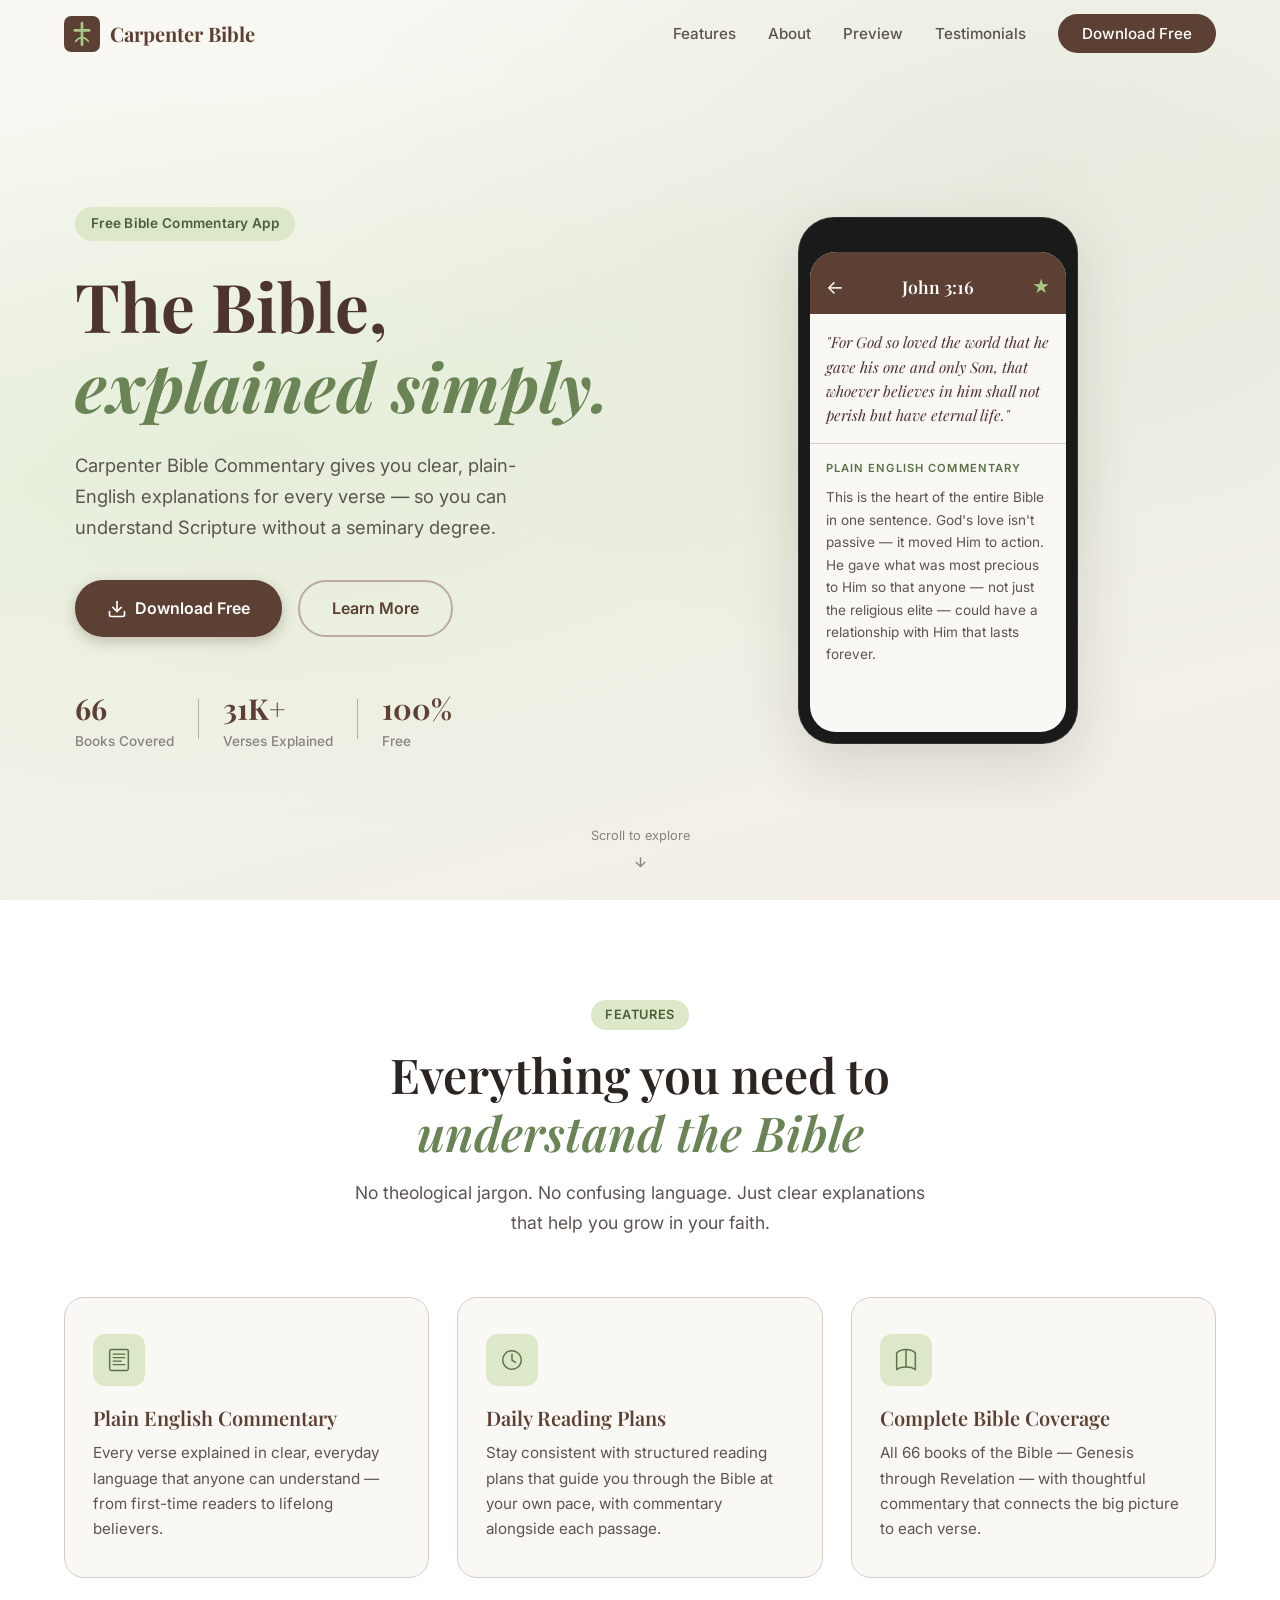
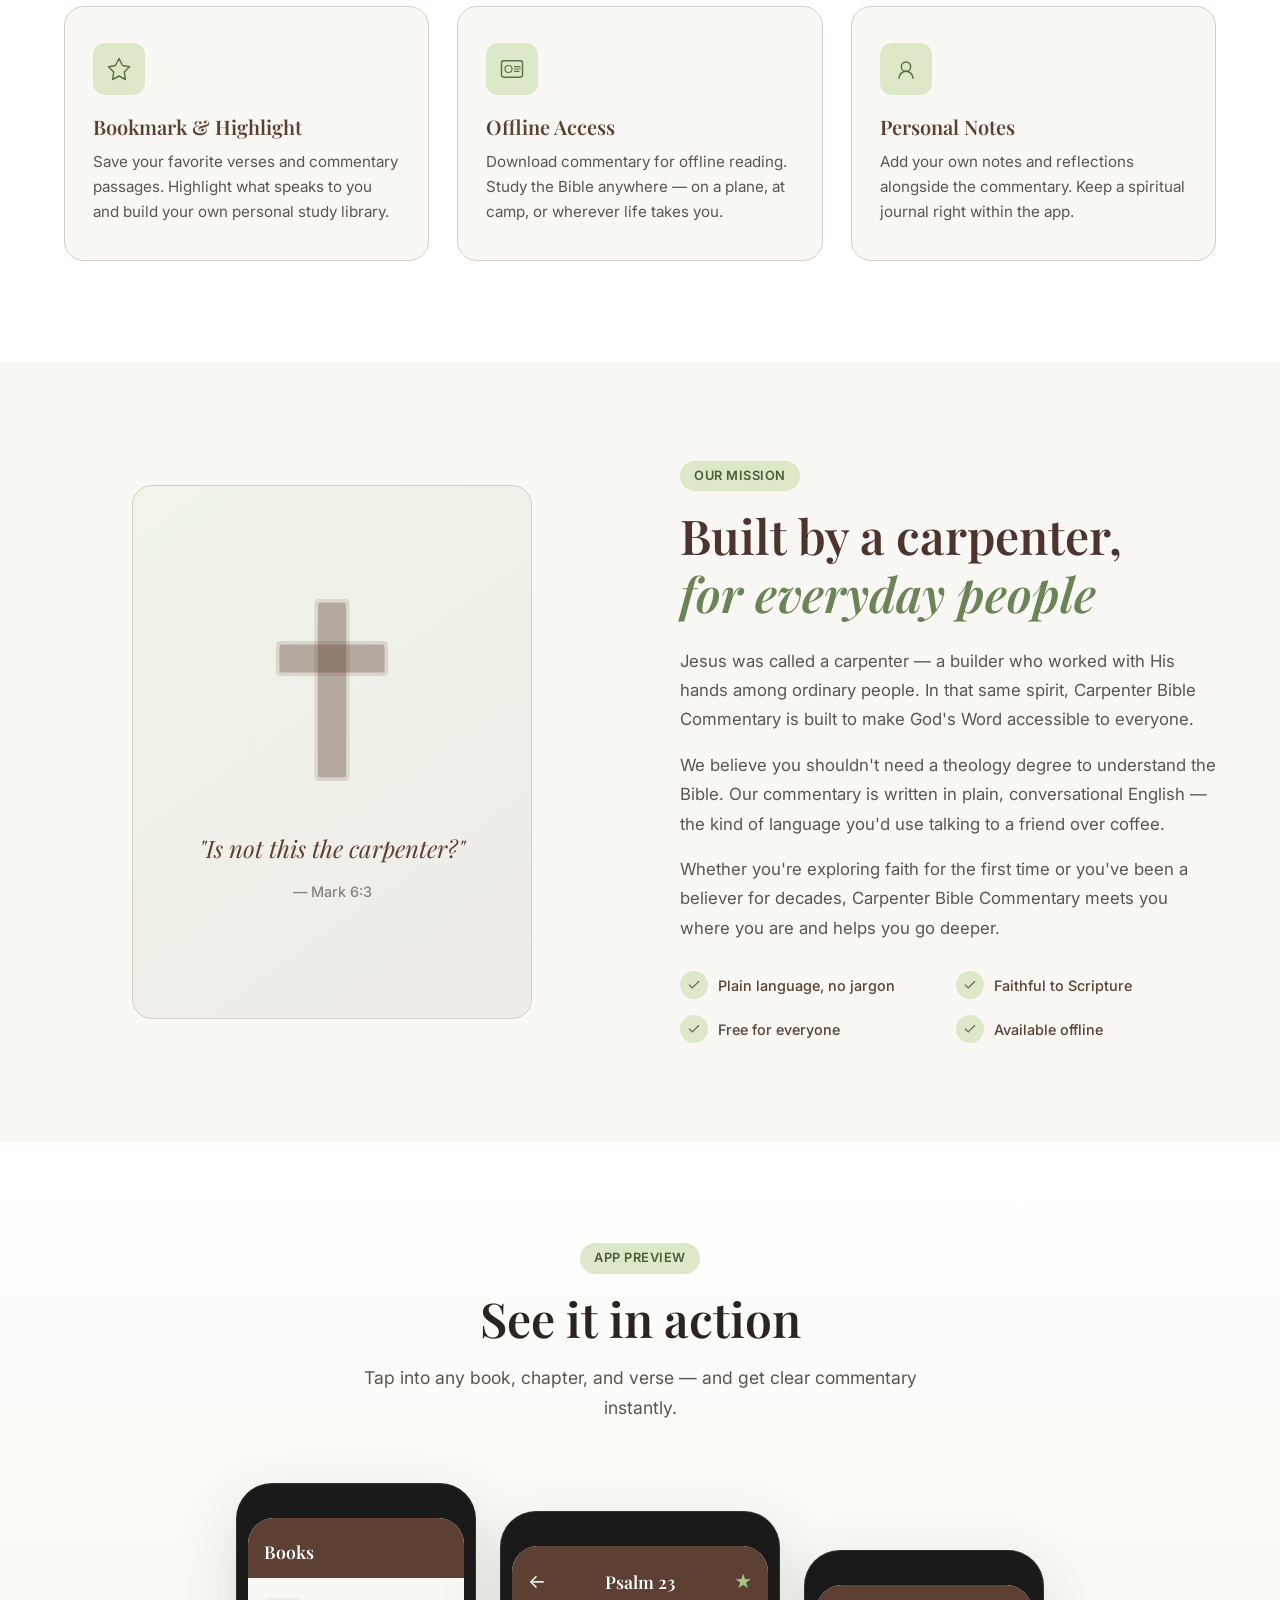
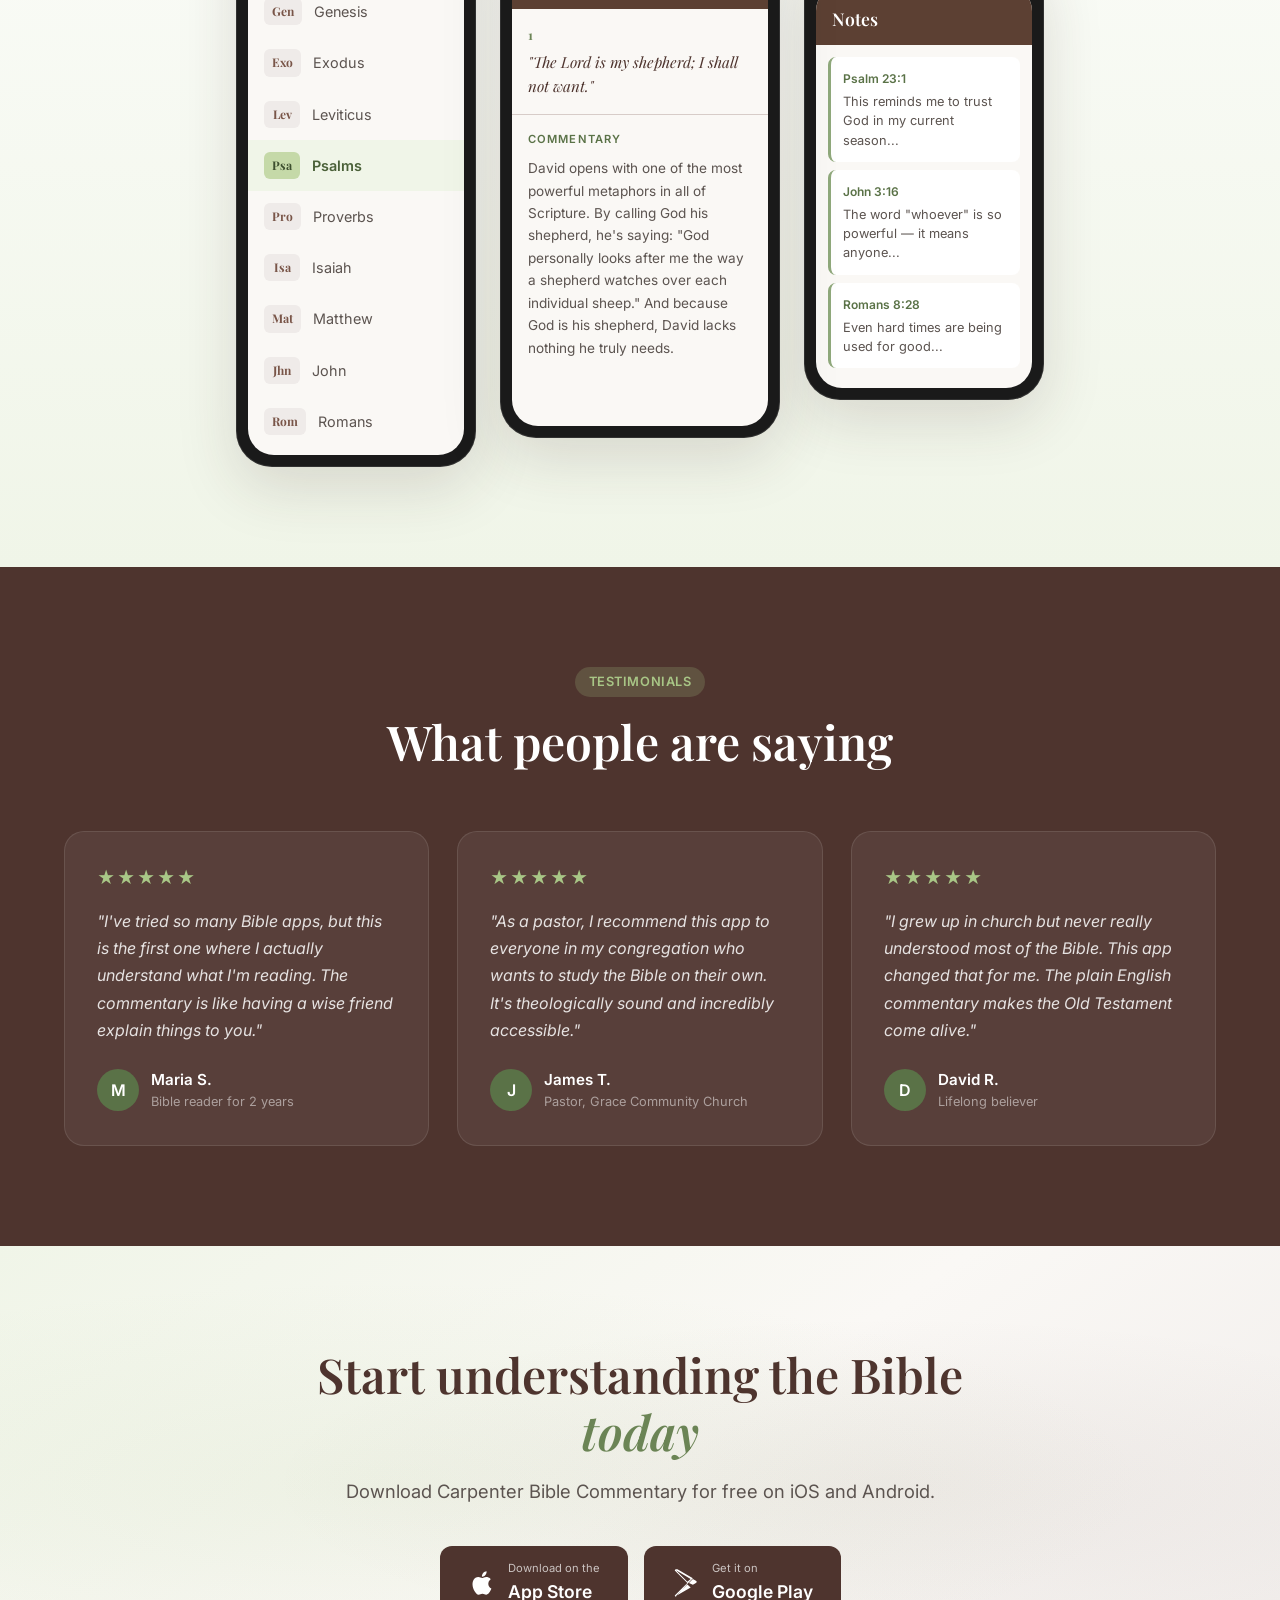
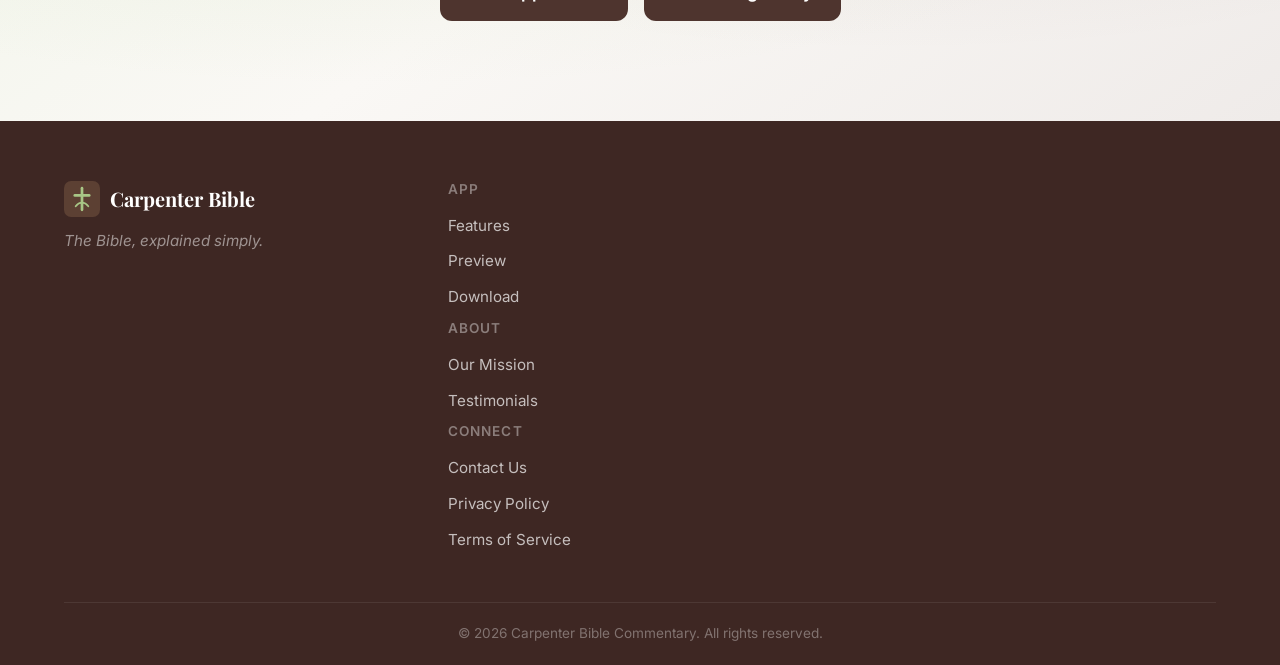
==== index.html @ ff3e16c1 "Add animated drifting clouds to the hero background Six SVG cloud shapes at varying sizes, speeds, a" ====
<!DOCTYPE html>
<html lang="en">
<head>
    <meta charset="UTF-8">
    <meta name="viewport" content="width=device-width, initial-scale=1.0">
    <title>Carpenter Bible Commentary — The Bible in Plain English</title>
    <meta name="description" content="Carpenter Bible Commentary makes the Bible accessible to everyone with verse-by-verse commentary written in plain, everyday English. Available on iOS and Android.">
    <link rel="preconnect" href="https://fonts.googleapis.com">
    <link rel="preconnect" href="https://fonts.gstatic.com" crossorigin>
    <link href="https://fonts.googleapis.com/css2?family=Playfair+Display:ital,wght@0,400;0,600;0,700;1,400&family=Inter:wght@300;400;500;600&display=swap" rel="stylesheet">
    <link rel="stylesheet" href="styles.css">
    <link rel="icon" type="image/svg+xml" href="favicon.svg">
</head>
<body>

    <!-- Navigation -->
    <nav class="navbar" id="navbar">
        <div class="container nav-container">
            <a href="#" class="nav-logo">
                <svg class="logo-icon" viewBox="0 0 40 40" fill="none" xmlns="http://www.w3.org/2000/svg">
                    <rect width="40" height="40" rx="8" fill="#5C4033"/>
                    <path d="M20 8L20 32" stroke="#A8C686" stroke-width="3" stroke-linecap="round"/>
                    <path d="M12 16L28 16" stroke="#A8C686" stroke-width="3" stroke-linecap="round"/>
                    <path d="M13 28C13 28 16 24 20 24C24 24 27 28 27 28" stroke="#A8C686" stroke-width="2" stroke-linecap="round"/>
                </svg>
                <span>Carpenter Bible</span>
            </a>
            <button class="nav-toggle" id="navToggle" aria-label="Toggle navigation">
                <span></span>
                <span></span>
                <span></span>
            </button>
            <ul class="nav-links" id="navLinks">
                <li><a href="#features">Features</a></li>
                <li><a href="#about">About</a></li>
                <li><a href="#preview">Preview</a></li>
                <li><a href="#testimonials">Testimonials</a></li>
                <li><a href="#download" class="nav-cta">Download Free</a></li>
            </ul>
        </div>
    </nav>

    <!-- Hero Section -->
    <header class="hero">
        <div class="hero-bg-pattern"></div>
        <!-- Animated Clouds -->
        <div class="clouds-container" aria-hidden="true">
            <div class="cloud cloud-1">
                <svg viewBox="0 0 300 120" fill="none" xmlns="http://www.w3.org/2000/svg">
                    <ellipse cx="180" cy="75" rx="100" ry="40" fill="currentColor"/>
                    <ellipse cx="120" cy="60" rx="80" ry="50" fill="currentColor"/>
                    <ellipse cx="200" cy="55" rx="70" ry="45" fill="currentColor"/>
                    <ellipse cx="80" cy="80" rx="60" ry="30" fill="currentColor"/>
                    <ellipse cx="150" cy="45" rx="55" ry="35" fill="currentColor"/>
                    <ellipse cx="240" cy="70" rx="50" ry="30" fill="currentColor"/>
                </svg>
            </div>
            <div class="cloud cloud-2">
                <svg viewBox="0 0 250 100" fill="none" xmlns="http://www.w3.org/2000/svg">
                    <ellipse cx="140" cy="60" rx="90" ry="35" fill="currentColor"/>
                    <ellipse cx="90" cy="50" rx="65" ry="40" fill="currentColor"/>
                    <ellipse cx="180" cy="48" rx="55" ry="38" fill="currentColor"/>
                    <ellipse cx="60" cy="65" rx="50" ry="25" fill="currentColor"/>
                    <ellipse cx="130" cy="38" rx="45" ry="30" fill="currentColor"/>
                </svg>
            </div>
            <div class="cloud cloud-3">
                <svg viewBox="0 0 350 130" fill="none" xmlns="http://www.w3.org/2000/svg">
                    <ellipse cx="200" cy="80" rx="120" ry="45" fill="currentColor"/>
                    <ellipse cx="140" cy="65" rx="90" ry="55" fill="currentColor"/>
                    <ellipse cx="250" cy="60" rx="80" ry="50" fill="currentColor"/>
                    <ellipse cx="90" cy="85" rx="70" ry="35" fill="currentColor"/>
                    <ellipse cx="180" cy="50" rx="60" ry="40" fill="currentColor"/>
                    <ellipse cx="290" cy="75" rx="55" ry="35" fill="currentColor"/>
                </svg>
            </div>
            <div class="cloud cloud-4">
                <svg viewBox="0 0 220 90" fill="none" xmlns="http://www.w3.org/2000/svg">
                    <ellipse cx="120" cy="55" rx="80" ry="30" fill="currentColor"/>
                    <ellipse cx="80" cy="45" rx="55" ry="35" fill="currentColor"/>
                    <ellipse cx="155" cy="42" rx="50" ry="32" fill="currentColor"/>
                    <ellipse cx="50" cy="58" rx="40" ry="22" fill="currentColor"/>
                </svg>
            </div>
            <div class="cloud cloud-5">
                <svg viewBox="0 0 280 110" fill="none" xmlns="http://www.w3.org/2000/svg">
                    <ellipse cx="160" cy="68" rx="95" ry="38" fill="currentColor"/>
                    <ellipse cx="100" cy="55" rx="75" ry="45" fill="currentColor"/>
                    <ellipse cx="210" cy="52" rx="60" ry="40" fill="currentColor"/>
                    <ellipse cx="70" cy="72" rx="55" ry="28" fill="currentColor"/>
                    <ellipse cx="150" cy="42" rx="50" ry="32" fill="currentColor"/>
                </svg>
            </div>
            <div class="cloud cloud-6">
                <svg viewBox="0 0 200 80" fill="none" xmlns="http://www.w3.org/2000/svg">
                    <ellipse cx="110" cy="48" rx="70" ry="28" fill="currentColor"/>
                    <ellipse cx="70" cy="40" rx="50" ry="32" fill="currentColor"/>
                    <ellipse cx="145" cy="38" rx="45" ry="30" fill="currentColor"/>
                    <ellipse cx="45" cy="52" rx="38" ry="20" fill="currentColor"/>
                </svg>
            </div>
        </div>
        <div class="container hero-container">
            <div class="hero-content">
                <div class="hero-badge">Free Bible Commentary App</div>
                <h1>The Bible,<br><em>explained simply.</em></h1>
                <p class="hero-subtitle">Carpenter Bible Commentary gives you clear, plain-English explanations for every verse — so you can understand Scripture without a seminary degree.</p>
                <div class="hero-actions">
                    <a href="#download" class="btn btn-primary">
                        <svg width="20" height="20" viewBox="0 0 24 24" fill="none" stroke="currentColor" stroke-width="2" stroke-linecap="round" stroke-linejoin="round"><path d="M21 15v4a2 2 0 0 1-2 2H5a2 2 0 0 1-2-2v-4"/><polyline points="7 10 12 15 17 10"/><line x1="12" y1="15" x2="12" y2="3"/></svg>
                        Download Free
                    </a>
                    <a href="#features" class="btn btn-secondary">Learn More</a>
                </div>
                <div class="hero-stats">
                    <div class="stat">
                        <span class="stat-number">66</span>
                        <span class="stat-label">Books Covered</span>
                    </div>
                    <div class="stat-divider"></div>
                    <div class="stat">
                        <span class="stat-number">31K+</span>
                        <span class="stat-label">Verses Explained</span>
                    </div>
                    <div class="stat-divider"></div>
                    <div class="stat">
                        <span class="stat-number">100%</span>
                        <span class="stat-label">Free</span>
                    </div>
                </div>
            </div>
            <div class="hero-visual">
                <div class="phone-mockup">
                    <div class="phone-frame">
                        <div class="phone-notch"></div>
                        <div class="phone-screen">
                            <div class="screen-header">
                                <span class="screen-back">&larr;</span>
                                <span class="screen-title">John 3:16</span>
                                <span class="screen-icon">&#9733;</span>
                            </div>
                            <div class="screen-verse">
                                <p class="verse-text">"For God so loved the world that he gave his one and only Son, that whoever believes in him shall not perish but have eternal life."</p>
                            </div>
                            <div class="screen-commentary">
                                <div class="commentary-label">Plain English Commentary</div>
                                <p class="commentary-text">This is the heart of the entire Bible in one sentence. God's love isn't passive — it moved Him to action. He gave what was most precious to Him so that anyone — not just the religious elite — could have a relationship with Him that lasts forever.</p>
                            </div>
                        </div>
                    </div>
                </div>
                <div class="hero-glow"></div>
            </div>
        </div>
        <div class="hero-scroll-indicator">
            <span>Scroll to explore</span>
            <svg width="16" height="16" viewBox="0 0 24 24" fill="none" stroke="currentColor" stroke-width="2"><path d="M12 5v14M5 12l7 7 7-7"/></svg>
        </div>
    </header>

    <!-- Features Section -->
    <section class="features" id="features">
        <div class="container">
            <div class="section-header">
                <span class="section-tag">Features</span>
                <h2>Everything you need to<br><em>understand the Bible</em></h2>
                <p>No theological jargon. No confusing language. Just clear explanations that help you grow in your faith.</p>
            </div>
            <div class="features-grid">
                <div class="feature-card">
                    <div class="feature-icon">
                        <svg viewBox="0 0 48 48" fill="none" xmlns="http://www.w3.org/2000/svg">
                            <rect x="8" y="6" width="32" height="36" rx="3" stroke="currentColor" stroke-width="2.5"/>
                            <line x1="14" y1="14" x2="34" y2="14" stroke="currentColor" stroke-width="2" stroke-linecap="round"/>
                            <line x1="14" y1="20" x2="34" y2="20" stroke="currentColor" stroke-width="2" stroke-linecap="round"/>
                            <line x1="14" y1="26" x2="28" y2="26" stroke="currentColor" stroke-width="2" stroke-linecap="round"/>
                            <line x1="14" y1="32" x2="34" y2="32" stroke="currentColor" stroke-width="2" stroke-linecap="round"/>
                        </svg>
                    </div>
                    <h3>Plain English Commentary</h3>
                    <p>Every verse explained in clear, everyday language that anyone can understand — from first-time readers to lifelong believers.</p>
                </div>
                <div class="feature-card">
                    <div class="feature-icon">
                        <svg viewBox="0 0 48 48" fill="none" xmlns="http://www.w3.org/2000/svg">
                            <circle cx="24" cy="24" r="16" stroke="currentColor" stroke-width="2.5"/>
                            <path d="M24 14V24L30 28" stroke="currentColor" stroke-width="2.5" stroke-linecap="round"/>
                        </svg>
                    </div>
                    <h3>Daily Reading Plans</h3>
                    <p>Stay consistent with structured reading plans that guide you through the Bible at your own pace, with commentary alongside each passage.</p>
                </div>
                <div class="feature-card">
                    <div class="feature-icon">
                        <svg viewBox="0 0 48 48" fill="none" xmlns="http://www.w3.org/2000/svg">
                            <path d="M8 12C8 12 14 6 24 6C34 6 40 12 40 12V40C40 40 34 36 24 36C14 36 8 40 8 40V12Z" stroke="currentColor" stroke-width="2.5"/>
                            <line x1="24" y1="6" x2="24" y2="36" stroke="currentColor" stroke-width="2.5"/>
                        </svg>
                    </div>
                    <h3>Complete Bible Coverage</h3>
                    <p>All 66 books of the Bible — Genesis through Revelation — with thoughtful commentary that connects the big picture to each verse.</p>
                </div>
                <div class="feature-card">
                    <div class="feature-icon">
                        <svg viewBox="0 0 48 48" fill="none" xmlns="http://www.w3.org/2000/svg">
                            <path d="M24 6L30 18L42 20L33 29L35 42L24 36L13 42L15 29L6 20L18 18L24 6Z" stroke="currentColor" stroke-width="2.5" stroke-linejoin="round"/>
                        </svg>
                    </div>
                    <h3>Bookmark & Highlight</h3>
                    <p>Save your favorite verses and commentary passages. Highlight what speaks to you and build your own personal study library.</p>
                </div>
                <div class="feature-card">
                    <div class="feature-icon">
                        <svg viewBox="0 0 48 48" fill="none" xmlns="http://www.w3.org/2000/svg">
                            <rect x="6" y="10" width="36" height="28" rx="4" stroke="currentColor" stroke-width="2.5"/>
                            <circle cx="18" cy="24" r="6" stroke="currentColor" stroke-width="2"/>
                            <path d="M28 20h10M28 24h10M28 28h8" stroke="currentColor" stroke-width="2" stroke-linecap="round"/>
                        </svg>
                    </div>
                    <h3>Offline Access</h3>
                    <p>Download commentary for offline reading. Study the Bible anywhere — on a plane, at camp, or wherever life takes you.</p>
                </div>
                <div class="feature-card">
                    <div class="feature-icon">
                        <svg viewBox="0 0 48 48" fill="none" xmlns="http://www.w3.org/2000/svg">
                            <circle cx="24" cy="20" r="8" stroke="currentColor" stroke-width="2.5"/>
                            <path d="M12 40C12 33.4 17.4 28 24 28C30.6 28 36 33.4 36 40" stroke="currentColor" stroke-width="2.5" stroke-linecap="round"/>
                        </svg>
                    </div>
                    <h3>Personal Notes</h3>
                    <p>Add your own notes and reflections alongside the commentary. Keep a spiritual journal right within the app.</p>
                </div>
            </div>
        </div>
    </section>

    <!-- About Section -->
    <section class="about" id="about">
        <div class="container about-container">
            <div class="about-visual">
                <div class="about-image-frame">
                    <div class="about-cross">
                        <svg viewBox="0 0 200 260" fill="none" xmlns="http://www.w3.org/2000/svg">
                            <rect x="75" y="0" width="50" height="260" rx="6" fill="#5C4033" opacity="0.15"/>
                            <rect x="20" y="60" width="160" height="50" rx="6" fill="#5C4033" opacity="0.15"/>
                            <rect x="80" y="5" width="40" height="250" rx="4" fill="#5C4033" opacity="0.3"/>
                            <rect x="25" y="65" width="150" height="40" rx="4" fill="#5C4033" opacity="0.3"/>
                        </svg>
                    </div>
                    <blockquote class="about-quote">
                        <p>"Is not this the carpenter?"</p>
                        <cite>— Mark 6:3</cite>
                    </blockquote>
                </div>
            </div>
            <div class="about-content">
                <span class="section-tag">Our Mission</span>
                <h2>Built by a carpenter,<br><em>for everyday people</em></h2>
                <p>Jesus was called a carpenter — a builder who worked with His hands among ordinary people. In that same spirit, Carpenter Bible Commentary is built to make God's Word accessible to everyone.</p>
                <p>We believe you shouldn't need a theology degree to understand the Bible. Our commentary is written in plain, conversational English — the kind of language you'd use talking to a friend over coffee.</p>
                <p>Whether you're exploring faith for the first time or you've been a believer for decades, Carpenter Bible Commentary meets you where you are and helps you go deeper.</p>
                <div class="about-values">
                    <div class="value">
                        <div class="value-icon">
                            <svg width="24" height="24" viewBox="0 0 24 24" fill="none" stroke="currentColor" stroke-width="2" stroke-linecap="round"><polyline points="20 6 9 17 4 12"/></svg>
                        </div>
                        <span>Plain language, no jargon</span>
                    </div>
                    <div class="value">
                        <div class="value-icon">
                            <svg width="24" height="24" viewBox="0 0 24 24" fill="none" stroke="currentColor" stroke-width="2" stroke-linecap="round"><polyline points="20 6 9 17 4 12"/></svg>
                        </div>
                        <span>Faithful to Scripture</span>
                    </div>
                    <div class="value">
                        <div class="value-icon">
                            <svg width="24" height="24" viewBox="0 0 24 24" fill="none" stroke="currentColor" stroke-width="2" stroke-linecap="round"><polyline points="20 6 9 17 4 12"/></svg>
                        </div>
                        <span>Free for everyone</span>
                    </div>
                    <div class="value">
                        <div class="value-icon">
                            <svg width="24" height="24" viewBox="0 0 24 24" fill="none" stroke="currentColor" stroke-width="2" stroke-linecap="round"><polyline points="20 6 9 17 4 12"/></svg>
                        </div>
                        <span>Available offline</span>
                    </div>
                </div>
            </div>
        </div>
    </section>

    <!-- App Preview Section -->
    <section class="preview" id="preview">
        <div class="container">
            <div class="section-header">
                <span class="section-tag">App Preview</span>
                <h2>See it in action</h2>
                <p>Tap into any book, chapter, and verse — and get clear commentary instantly.</p>
            </div>
            <div class="preview-phones">
                <div class="preview-phone preview-phone-left">
                    <div class="phone-frame phone-frame-small">
                        <div class="phone-notch"></div>
                        <div class="phone-screen">
                            <div class="screen-header">
                                <span class="screen-title">Books</span>
                            </div>
                            <div class="screen-list">
                                <div class="list-item"><span class="list-abbr">Gen</span> Genesis</div>
                                <div class="list-item"><span class="list-abbr">Exo</span> Exodus</div>
                                <div class="list-item"><span class="list-abbr">Lev</span> Leviticus</div>
                                <div class="list-item active"><span class="list-abbr">Psa</span> Psalms</div>
                                <div class="list-item"><span class="list-abbr">Pro</span> Proverbs</div>
                                <div class="list-item"><span class="list-abbr">Isa</span> Isaiah</div>
                                <div class="list-item"><span class="list-abbr">Mat</span> Matthew</div>
                                <div class="list-item"><span class="list-abbr">Jhn</span> John</div>
                                <div class="list-item"><span class="list-abbr">Rom</span> Romans</div>
                            </div>
                        </div>
                    </div>
                </div>
                <div class="preview-phone preview-phone-center">
                    <div class="phone-frame">
                        <div class="phone-notch"></div>
                        <div class="phone-screen">
                            <div class="screen-header">
                                <span class="screen-back">&larr;</span>
                                <span class="screen-title">Psalm 23</span>
                                <span class="screen-icon">&#9733;</span>
                            </div>
                            <div class="screen-verse">
                                <p class="verse-number">1</p>
                                <p class="verse-text">"The Lord is my shepherd; I shall not want."</p>
                            </div>
                            <div class="screen-commentary">
                                <div class="commentary-label">Commentary</div>
                                <p class="commentary-text">David opens with one of the most powerful metaphors in all of Scripture. By calling God his shepherd, he's saying: "God personally looks after me the way a shepherd watches over each individual sheep." And because God is his shepherd, David lacks nothing he truly needs.</p>
                            </div>
                        </div>
                    </div>
                </div>
                <div class="preview-phone preview-phone-right">
                    <div class="phone-frame phone-frame-small">
                        <div class="phone-notch"></div>
                        <div class="phone-screen">
                            <div class="screen-header">
                                <span class="screen-title">Notes</span>
                            </div>
                            <div class="screen-notes">
                                <div class="note-item">
                                    <span class="note-ref">Psalm 23:1</span>
                                    <p class="note-text">This reminds me to trust God in my current season...</p>
                                </div>
                                <div class="note-item">
                                    <span class="note-ref">John 3:16</span>
                                    <p class="note-text">The word "whoever" is so powerful — it means anyone...</p>
                                </div>
                                <div class="note-item">
                                    <span class="note-ref">Romans 8:28</span>
                                    <p class="note-text">Even hard times are being used for good...</p>
                                </div>
                            </div>
                        </div>
                    </div>
                </div>
            </div>
        </div>
    </section>

    <!-- Testimonials Section -->
    <section class="testimonials" id="testimonials">
        <div class="container">
            <div class="section-header">
                <span class="section-tag">Testimonials</span>
                <h2>What people are saying</h2>
            </div>
            <div class="testimonials-grid">
                <div class="testimonial-card">
                    <div class="testimonial-stars">&#9733;&#9733;&#9733;&#9733;&#9733;</div>
                    <p class="testimonial-text">"I've tried so many Bible apps, but this is the first one where I actually understand what I'm reading. The commentary is like having a wise friend explain things to you."</p>
                    <div class="testimonial-author">
                        <div class="author-avatar">M</div>
                        <div>
                            <div class="author-name">Maria S.</div>
                            <div class="author-detail">Bible reader for 2 years</div>
                        </div>
                    </div>
                </div>
                <div class="testimonial-card">
                    <div class="testimonial-stars">&#9733;&#9733;&#9733;&#9733;&#9733;</div>
                    <p class="testimonial-text">"As a pastor, I recommend this app to everyone in my congregation who wants to study the Bible on their own. It's theologically sound and incredibly accessible."</p>
                    <div class="testimonial-author">
                        <div class="author-avatar">J</div>
                        <div>
                            <div class="author-name">James T.</div>
                            <div class="author-detail">Pastor, Grace Community Church</div>
                        </div>
                    </div>
                </div>
                <div class="testimonial-card">
                    <div class="testimonial-stars">&#9733;&#9733;&#9733;&#9733;&#9733;</div>
                    <p class="testimonial-text">"I grew up in church but never really understood most of the Bible. This app changed that for me. The plain English commentary makes the Old Testament come alive."</p>
                    <div class="testimonial-author">
                        <div class="author-avatar">D</div>
                        <div>
                            <div class="author-name">David R.</div>
                            <div class="author-detail">Lifelong believer</div>
                        </div>
                    </div>
                </div>
            </div>
        </div>
    </section>

    <!-- Download / CTA Section -->
    <section class="download" id="download">
        <div class="download-bg-pattern"></div>
        <div class="container download-container">
            <h2>Start understanding the Bible<br><em>today</em></h2>
            <p>Download Carpenter Bible Commentary for free on iOS and Android.</p>
            <div class="download-buttons">
                <a href="#" class="store-badge" aria-label="Download on the App Store">
                    <svg width="28" height="28" viewBox="0 0 24 24" fill="currentColor">
                        <path d="M18.71 19.5c-.83 1.24-1.71 2.45-3.05 2.47-1.34.03-1.77-.79-3.29-.79-1.53 0-2 .77-3.27.82-1.31.05-2.3-1.32-3.14-2.53C4.25 17 2.94 12.45 4.7 9.39c.87-1.52 2.43-2.48 4.12-2.51 1.28-.02 2.5.87 3.29.87.78 0 2.26-1.07 3.8-.91.65.03 2.47.26 3.64 1.98-.09.06-2.17 1.28-2.15 3.81.03 3.02 2.65 4.03 2.68 4.04-.03.07-.42 1.44-1.38 2.83M13 3.5c.73-.83 1.94-1.46 2.94-1.5.13 1.17-.34 2.35-1.04 3.19-.69.85-1.83 1.51-2.95 1.42-.15-1.15.41-2.35 1.05-3.11z"/>
                    </svg>
                    <div>
                        <span class="store-badge-sub">Download on the</span>
                        <span class="store-badge-main">App Store</span>
                    </div>
                </a>
                <a href="#" class="store-badge" aria-label="Get it on Google Play">
                    <svg width="28" height="28" viewBox="0 0 24 24" fill="currentColor">
                        <path d="M3.18 23.73c-.37-.2-.68-.57-.82-1.04L13.2 12 2.36 1.31C2.52.87 2.82.5 3.18.3l.04-.02c.42-.23.96-.23 1.44.02l13.24 7.65-3.4 3.4L3.22 23.73h-.04zM14.5 12l3.4-3.4 2.57 1.49c.97.56.97 1.29 0 1.85l-2.57 1.49L14.5 12zm-1.3 1.35l-9.84 9.84 12.65-7.31-2.81-2.53zM3.36 1.16l9.84 9.84 2.81-2.53L3.36 1.16z"/>
                    </svg>
                    <div>
                        <span class="store-badge-sub">Get it on</span>
                        <span class="store-badge-main">Google Play</span>
                    </div>
                </a>
            </div>
        </div>
    </section>

    <!-- Footer -->
    <footer class="footer">
        <div class="container footer-container">
            <div class="footer-brand">
                <a href="#" class="nav-logo">
                    <svg class="logo-icon" viewBox="0 0 40 40" fill="none" xmlns="http://www.w3.org/2000/svg">
                        <rect width="40" height="40" rx="8" fill="#5C4033"/>
                        <path d="M20 8L20 32" stroke="#A8C686" stroke-width="3" stroke-linecap="round"/>
                        <path d="M12 16L28 16" stroke="#A8C686" stroke-width="3" stroke-linecap="round"/>
                        <path d="M13 28C13 28 16 24 20 24C24 24 27 28 27 28" stroke="#A8C686" stroke-width="2" stroke-linecap="round"/>
                    </svg>
                    <span>Carpenter Bible</span>
                </a>
                <p class="footer-tagline">The Bible, explained simply.</p>
            </div>
            <div class="footer-links">
                <div class="footer-col">
                    <h4>App</h4>
                    <ul>
                        <li><a href="#features">Features</a></li>
                        <li><a href="#preview">Preview</a></li>
                        <li><a href="#download">Download</a></li>
                    </ul>
                </div>
                <div class="footer-col">
                    <h4>About</h4>
                    <ul>
                        <li><a href="#about">Our Mission</a></li>
                        <li><a href="#testimonials">Testimonials</a></li>
                    </ul>
                </div>
                <div class="footer-col">
                    <h4>Connect</h4>
                    <ul>
                        <li><a href="#">Contact Us</a></li>
                        <li><a href="#">Privacy Policy</a></li>
                        <li><a href="#">Terms of Service</a></li>
                    </ul>
                </div>
            </div>
        </div>
        <div class="container">
            <div class="footer-bottom">
                <p>&copy; 2026 Carpenter Bible Commentary. All rights reserved.</p>
            </div>
        </div>
    </footer>

    <script src="script.js"></script>
</body>
</html>
---- styles.css ----
/* ============================================
   Carpenter Bible Commentary — Website Styles
   Color Palette: Brown & Sage Green
   ============================================ */

/* --- CSS Custom Properties --- */
:root {
    /* Browns */
    --brown-900: #3E2723;
    --brown-800: #4E342E;
    --brown-700: #5C4033;
    --brown-600: #6D4C41;
    --brown-500: #795548;
    --brown-400: #8D6E63;
    --brown-300: #A1887F;
    --brown-200: #BCAAA4;
    --brown-100: #D7CCC8;
    --brown-50:  #EFEBE9;

    /* Sage Greens */
    --sage-900: #3D4F2F;
    --sage-800: #4A6038;
    --sage-700: #5A7247;
    --sage-600: #6B8455;
    --sage-500: #7D9668;
    --sage-400: #8FA87B;
    --sage-300: #A8C686;
    --sage-200: #C5D9A8;
    --sage-100: #DCE8C8;
    --sage-50:  #F0F5E8;

    /* Neutrals */
    --cream:    #FAF8F5;
    --cream-dark: #F2EDE7;
    --text:     #2C2420;
    --text-secondary: #5C5450;
    --text-light: #8A8280;

    /* Functional */
    --radius-sm: 8px;
    --radius-md: 12px;
    --radius-lg: 20px;
    --radius-xl: 28px;
    --shadow-sm: 0 1px 3px rgba(62, 39, 35, 0.08);
    --shadow-md: 0 4px 12px rgba(62, 39, 35, 0.1);
    --shadow-lg: 0 8px 30px rgba(62, 39, 35, 0.12);
    --shadow-xl: 0 20px 60px rgba(62, 39, 35, 0.15);
    --transition: 0.3s cubic-bezier(0.4, 0, 0.2, 1);
}

/* --- Reset & Base --- */
*, *::before, *::after {
    margin: 0;
    padding: 0;
    box-sizing: border-box;
}

html {
    scroll-behavior: smooth;
    scroll-padding-top: 80px;
}

body {
    font-family: 'Inter', -apple-system, BlinkMacSystemFont, sans-serif;
    color: var(--text);
    background-color: var(--cream);
    line-height: 1.6;
    -webkit-font-smoothing: antialiased;
    overflow-x: hidden;
}

h1, h2, h3, h4 {
    font-family: 'Playfair Display', Georgia, serif;
    line-height: 1.2;
}

h1 { font-size: clamp(2.5rem, 6vw, 4.2rem); font-weight: 700; }
h2 { font-size: clamp(2rem, 4vw, 3rem); font-weight: 600; }
h3 { font-size: 1.25rem; font-weight: 600; }

em {
    font-style: italic;
    color: var(--sage-600);
}

a {
    text-decoration: none;
    color: inherit;
}

img {
    max-width: 100%;
    display: block;
}

.container {
    max-width: 1200px;
    margin: 0 auto;
    padding: 0 24px;
}


/* --- Navigation --- */
.navbar {
    position: fixed;
    top: 0;
    left: 0;
    right: 0;
    z-index: 1000;
    padding: 16px 0;
    transition: var(--transition);
    background: transparent;
}

.navbar.scrolled {
    background: rgba(250, 248, 245, 0.92);
    backdrop-filter: blur(20px);
    -webkit-backdrop-filter: blur(20px);
    box-shadow: var(--shadow-sm);
    padding: 12px 0;
}

.nav-container {
    display: flex;
    align-items: center;
    justify-content: space-between;
}

.nav-logo {
    display: flex;
    align-items: center;
    gap: 10px;
    font-family: 'Playfair Display', serif;
    font-size: 1.25rem;
    font-weight: 700;
    color: var(--brown-700);
}

.logo-icon {
    width: 36px;
    height: 36px;
}

.nav-links {
    display: flex;
    align-items: center;
    gap: 32px;
    list-style: none;
}

.nav-links a {
    font-size: 0.95rem;
    font-weight: 500;
    color: var(--text-secondary);
    transition: color var(--transition);
    position: relative;
}

.nav-links a:hover {
    color: var(--brown-700);
}

.nav-links a::after {
    content: '';
    position: absolute;
    bottom: -4px;
    left: 0;
    width: 0;
    height: 2px;
    background: var(--sage-500);
    transition: width var(--transition);
    border-radius: 1px;
}

.nav-links a:hover::after {
    width: 100%;
}

.nav-cta {
    background: var(--brown-700) !important;
    color: white !important;
    padding: 10px 24px;
    border-radius: var(--radius-xl);
    font-weight: 500 !important;
    transition: background var(--transition), transform var(--transition) !important;
}

.nav-cta::after {
    display: none !important;
}

.nav-cta:hover {
    background: var(--brown-800) !important;
    transform: translateY(-1px);
}

.nav-toggle {
    display: none;
    flex-direction: column;
    gap: 5px;
    background: none;
    border: none;
    cursor: pointer;
    padding: 4px;
}

.nav-toggle span {
    width: 24px;
    height: 2px;
    background: var(--brown-700);
    border-radius: 2px;
    transition: var(--transition);
}


/* --- Buttons --- */
.btn {
    display: inline-flex;
    align-items: center;
    gap: 8px;
    padding: 14px 32px;
    border-radius: var(--radius-xl);
    font-size: 1rem;
    font-weight: 600;
    transition: all var(--transition);
    cursor: pointer;
    border: none;
}

.btn-primary {
    background: var(--brown-700);
    color: white;
    box-shadow: 0 4px 14px rgba(92, 64, 51, 0.3);
}

.btn-primary:hover {
    background: var(--brown-800);
    transform: translateY(-2px);
    box-shadow: 0 6px 20px rgba(92, 64, 51, 0.4);
}

.btn-secondary {
    background: transparent;
    color: var(--brown-700);
    border: 2px solid var(--brown-200);
}

.btn-secondary:hover {
    border-color: var(--brown-700);
    background: var(--brown-50);
    transform: translateY(-2px);
}


/* --- Hero Section --- */
.hero {
    position: relative;
    min-height: 100vh;
    display: flex;
    flex-direction: column;
    justify-content: center;
    padding: 120px 0 60px;
    overflow: hidden;
    background: linear-gradient(165deg, var(--cream) 0%, var(--sage-50) 40%, var(--cream-dark) 100%);
}

.hero-bg-pattern {
    position: absolute;
    inset: 0;
    background-image:
        radial-gradient(ellipse at 20% 50%, rgba(168, 198, 134, 0.15) 0%, transparent 60%),
        radial-gradient(ellipse at 80% 20%, rgba(92, 64, 51, 0.06) 0%, transparent 50%);
    pointer-events: none;
}

/* Animated Clouds */
.clouds-container {
    position: absolute;
    inset: 0;
    overflow: hidden;
    pointer-events: none;
    z-index: 0;
}

.cloud {
    position: absolute;
    color: rgba(255, 255, 255, 0.45);
    will-change: transform;
    filter: blur(1px);
}

.cloud svg {
    width: 100%;
    height: 100%;
}

/* Cloud 1 — large, slow, top area */
.cloud-1 {
    width: 320px;
    top: 5%;
    left: -320px;
    color: rgba(255, 255, 255, 0.35);
    animation: drift-1 55s linear infinite;
}

/* Cloud 2 — medium, mid-speed, lower */
.cloud-2 {
    width: 240px;
    top: 25%;
    left: -240px;
    color: rgba(255, 255, 255, 0.3);
    animation: drift-2 40s linear infinite;
    animation-delay: -15s;
}

/* Cloud 3 — largest, slowest, background feel */
.cloud-3 {
    width: 400px;
    top: 12%;
    left: -400px;
    color: rgba(255, 255, 255, 0.2);
    filter: blur(2px);
    animation: drift-3 70s linear infinite;
    animation-delay: -30s;
}

/* Cloud 4 — small, quick, lower third */
.cloud-4 {
    width: 180px;
    top: 55%;
    left: -180px;
    color: rgba(255, 255, 255, 0.35);
    animation: drift-4 35s linear infinite;
    animation-delay: -8s;
}

/* Cloud 5 — medium-large, top third */
.cloud-5 {
    width: 280px;
    top: 38%;
    left: -280px;
    color: rgba(255, 255, 255, 0.25);
    filter: blur(1.5px);
    animation: drift-5 50s linear infinite;
    animation-delay: -22s;
}

/* Cloud 6 — small accent cloud, high */
.cloud-6 {
    width: 160px;
    top: 68%;
    left: -160px;
    color: rgba(255, 255, 255, 0.3);
    animation: drift-6 45s linear infinite;
    animation-delay: -5s;
}

/* Each cloud drifts from left to right across the full viewport */
@keyframes drift-1 {
    0%   { transform: translateX(0); }
    100% { transform: translateX(calc(100vw + 640px)); }
}

@keyframes drift-2 {
    0%   { transform: translateX(0) translateY(0); }
    50%  { transform: translateX(calc(50vw + 120px)) translateY(-15px); }
    100% { transform: translateX(calc(100vw + 480px)) translateY(0); }
}

@keyframes drift-3 {
    0%   { transform: translateX(0) translateY(0); }
    50%  { transform: translateX(calc(50vw + 200px)) translateY(10px); }
    100% { transform: translateX(calc(100vw + 800px)) translateY(0); }
}

@keyframes drift-4 {
    0%   { transform: translateX(0) translateY(0); }
    50%  { transform: translateX(calc(50vw + 90px)) translateY(-10px); }
    100% { transform: translateX(calc(100vw + 360px)) translateY(0); }
}

@keyframes drift-5 {
    0%   { transform: translateX(0) translateY(0); }
    50%  { transform: translateX(calc(50vw + 140px)) translateY(12px); }
    100% { transform: translateX(calc(100vw + 560px)) translateY(0); }
}

@keyframes drift-6 {
    0%   { transform: translateX(0) translateY(0); }
    50%  { transform: translateX(calc(50vw + 80px)) translateY(-8px); }
    100% { transform: translateX(calc(100vw + 320px)) translateY(0); }
}

/* Reduce motion for accessibility */
@media (prefers-reduced-motion: reduce) {
    .cloud {
        animation: none !important;
        opacity: 0.15;
    }
    .cloud-1 { left: 10%; }
    .cloud-2 { left: 50%; }
    .cloud-3 { left: 25%; }
    .cloud-4 { left: 65%; }
    .cloud-5 { left: 40%; }
    .cloud-6 { left: 75%; }
}

.hero-container {
    display: grid;
    grid-template-columns: 1fr 1fr;
    gap: 60px;
    align-items: center;
    position: relative;
    z-index: 2;
}

.hero-badge {
    display: inline-block;
    background: var(--sage-100);
    color: var(--sage-800);
    padding: 6px 16px;
    border-radius: var(--radius-xl);
    font-size: 0.85rem;
    font-weight: 600;
    margin-bottom: 24px;
    letter-spacing: 0.02em;
}

.hero-content h1 {
    margin-bottom: 24px;
    color: var(--brown-800);
}

.hero-subtitle {
    font-size: 1.15rem;
    color: var(--text-secondary);
    max-width: 500px;
    margin-bottom: 36px;
    line-height: 1.7;
}

.hero-actions {
    display: flex;
    gap: 16px;
    flex-wrap: wrap;
    margin-bottom: 48px;
}

.hero-stats {
    display: flex;
    align-items: center;
    gap: 24px;
}

.stat {
    display: flex;
    flex-direction: column;
}

.stat-number {
    font-family: 'Playfair Display', serif;
    font-size: 1.8rem;
    font-weight: 700;
    color: var(--brown-700);
}

.stat-label {
    font-size: 0.85rem;
    color: var(--text-light);
    font-weight: 500;
}

.stat-divider {
    width: 1px;
    height: 40px;
    background: var(--brown-200);
}

/* Hero Phone Mockup */
.hero-visual {
    position: relative;
    display: flex;
    justify-content: center;
}

.phone-mockup {
    position: relative;
    z-index: 2;
}

.phone-frame {
    width: 280px;
    background: #1a1a1a;
    border-radius: 36px;
    padding: 12px;
    box-shadow: var(--shadow-xl), 0 0 0 1px rgba(255,255,255,0.1) inset;
    position: relative;
}

.phone-frame-small {
    width: 240px;
}

.phone-notch {
    width: 100px;
    height: 24px;
    background: #1a1a1a;
    border-radius: 0 0 16px 16px;
    margin: 0 auto;
    position: relative;
    z-index: 2;
    margin-top: -1px;
}

.phone-screen {
    background: var(--cream);
    border-radius: 26px;
    overflow: hidden;
    min-height: 480px;
}

.phone-frame-small .phone-screen {
    min-height: 400px;
}

.screen-header {
    display: flex;
    align-items: center;
    justify-content: space-between;
    padding: 20px 16px 12px;
    background: var(--brown-700);
    color: white;
}

.screen-back {
    font-size: 1.2rem;
    cursor: default;
}

.screen-title {
    font-family: 'Playfair Display', serif;
    font-size: 1.1rem;
    font-weight: 600;
}

.screen-icon {
    color: var(--sage-300);
    font-size: 1.1rem;
}

.screen-verse {
    padding: 16px;
    border-bottom: 1px solid var(--brown-100);
}

.verse-number {
    font-family: 'Playfair Display', serif;
    font-size: 0.8rem;
    font-weight: 700;
    color: var(--sage-600);
    margin-bottom: 4px;
}

.verse-text {
    font-family: 'Playfair Display', serif;
    font-size: 0.95rem;
    color: var(--brown-800);
    line-height: 1.6;
    font-style: italic;
}

.screen-commentary {
    padding: 16px;
}

.commentary-label {
    font-size: 0.7rem;
    font-weight: 600;
    text-transform: uppercase;
    letter-spacing: 0.1em;
    color: var(--sage-700);
    margin-bottom: 8px;
}

.commentary-text {
    font-size: 0.85rem;
    color: var(--text-secondary);
    line-height: 1.65;
}

.screen-list {
    padding: 8px 0;
}

.list-item {
    padding: 12px 16px;
    font-size: 0.9rem;
    color: var(--text-secondary);
    display: flex;
    align-items: center;
    gap: 12px;
    transition: background var(--transition);
}

.list-item.active {
    background: var(--sage-50);
    color: var(--sage-800);
    font-weight: 600;
}

.list-abbr {
    font-family: 'Playfair Display', serif;
    font-size: 0.75rem;
    font-weight: 700;
    color: var(--brown-500);
    background: var(--brown-50);
    padding: 4px 8px;
    border-radius: 6px;
    min-width: 36px;
    text-align: center;
}

.list-item.active .list-abbr {
    background: var(--sage-200);
    color: var(--sage-900);
}

.screen-notes {
    padding: 12px;
}

.note-item {
    padding: 12px;
    background: white;
    border-radius: var(--radius-sm);
    margin-bottom: 8px;
    border-left: 3px solid var(--sage-400);
}

.note-ref {
    font-size: 0.75rem;
    font-weight: 600;
    color: var(--sage-700);
    display: block;
    margin-bottom: 4px;
}

.note-text {
    font-size: 0.8rem;
    color: var(--text-secondary);
    line-height: 1.5;
}

.hero-glow {
    position: absolute;
    width: 350px;
    height: 350px;
    background: radial-gradient(circle, rgba(168, 198, 134, 0.25) 0%, transparent 70%);
    border-radius: 50%;
    top: 50%;
    left: 50%;
    transform: translate(-50%, -50%);
    z-index: 1;
    pointer-events: none;
}

.hero-scroll-indicator {
    position: absolute;
    bottom: 30px;
    left: 50%;
    transform: translateX(-50%);
    display: flex;
    flex-direction: column;
    align-items: center;
    gap: 8px;
    color: var(--text-light);
    font-size: 0.8rem;
    animation: bounce 2s ease-in-out infinite;
    z-index: 3;
}

@keyframes bounce {
    0%, 100% { transform: translateX(-50%) translateY(0); }
    50% { transform: translateX(-50%) translateY(8px); }
}


/* --- Section Shared Styles --- */
.section-header {
    text-align: center;
    max-width: 600px;
    margin: 0 auto 60px;
}

.section-tag {
    display: inline-block;
    background: var(--sage-100);
    color: var(--sage-800);
    padding: 5px 14px;
    border-radius: var(--radius-xl);
    font-size: 0.8rem;
    font-weight: 600;
    letter-spacing: 0.04em;
    text-transform: uppercase;
    margin-bottom: 16px;
}

.section-header p {
    font-size: 1.1rem;
    color: var(--text-secondary);
    margin-top: 16px;
    line-height: 1.7;
}


/* --- Features Section --- */
.features {
    padding: 100px 0;
    background: white;
}

.features-grid {
    display: grid;
    grid-template-columns: repeat(3, 1fr);
    gap: 28px;
}

.feature-card {
    padding: 36px 28px;
    border-radius: var(--radius-lg);
    background: var(--cream);
    border: 1px solid var(--brown-100);
    transition: all var(--transition);
}

.feature-card:hover {
    transform: translateY(-4px);
    box-shadow: var(--shadow-lg);
    border-color: var(--sage-200);
}

.feature-icon {
    width: 52px;
    height: 52px;
    background: var(--sage-100);
    border-radius: var(--radius-md);
    display: flex;
    align-items: center;
    justify-content: center;
    margin-bottom: 20px;
    color: var(--sage-700);
}

.feature-icon svg {
    width: 28px;
    height: 28px;
}

.feature-card h3 {
    color: var(--brown-700);
    margin-bottom: 10px;
}

.feature-card p {
    font-size: 0.95rem;
    color: var(--text-secondary);
    line-height: 1.65;
}


/* --- About Section --- */
.about {
    padding: 100px 0;
    background: var(--cream);
}

.about-container {
    display: grid;
    grid-template-columns: 1fr 1fr;
    gap: 80px;
    align-items: center;
}

.about-visual {
    display: flex;
    justify-content: center;
}

.about-image-frame {
    position: relative;
    width: 100%;
    max-width: 400px;
    aspect-ratio: 3/4;
    background: linear-gradient(145deg, var(--sage-50), var(--brown-50));
    border-radius: var(--radius-lg);
    display: flex;
    flex-direction: column;
    align-items: center;
    justify-content: center;
    overflow: hidden;
    border: 1px solid var(--brown-100);
}

.about-cross {
    margin-bottom: 40px;
}

.about-cross svg {
    width: 140px;
    height: auto;
}

.about-quote {
    text-align: center;
    padding: 0 32px;
}

.about-quote p {
    font-family: 'Playfair Display', serif;
    font-size: 1.5rem;
    font-style: italic;
    color: var(--brown-700);
    margin-bottom: 12px;
}

.about-quote cite {
    font-style: normal;
    font-size: 0.9rem;
    color: var(--text-light);
    font-weight: 500;
}

.about-content .section-tag {
    margin-bottom: 16px;
}

.about-content h2 {
    margin-bottom: 24px;
    color: var(--brown-800);
}

.about-content p {
    font-size: 1.05rem;
    color: var(--text-secondary);
    line-height: 1.75;
    margin-bottom: 16px;
}

.about-values {
    display: grid;
    grid-template-columns: 1fr 1fr;
    gap: 16px;
    margin-top: 28px;
}

.value {
    display: flex;
    align-items: center;
    gap: 10px;
}

.value-icon {
    width: 28px;
    height: 28px;
    background: var(--sage-100);
    border-radius: 50%;
    display: flex;
    align-items: center;
    justify-content: center;
    flex-shrink: 0;
    color: var(--sage-700);
}

.value-icon svg {
    width: 14px;
    height: 14px;
}

.value span {
    font-size: 0.9rem;
    font-weight: 500;
    color: var(--brown-700);
}


/* --- Preview Section --- */
.preview {
    padding: 100px 0;
    background: linear-gradient(180deg, white 0%, var(--sage-50) 100%);
}

.preview-phones {
    display: flex;
    align-items: center;
    justify-content: center;
    gap: 24px;
    perspective: 1000px;
}

.preview-phone {
    transition: transform var(--transition);
}

.preview-phone-left {
    transform: rotateY(8deg) scale(0.9);
    opacity: 0.85;
}

.preview-phone-right {
    transform: rotateY(-8deg) scale(0.9);
    opacity: 0.85;
}

.preview-phone-center {
    transform: scale(1.05);
    z-index: 2;
}

.preview-phone:hover {
    transform: scale(1.02);
    opacity: 1;
}

.preview-phone-center:hover {
    transform: scale(1.08);
}


/* --- Testimonials Section --- */
.testimonials {
    padding: 100px 0;
    background: var(--brown-800);
    color: white;
}

.testimonials .section-tag {
    background: rgba(168, 198, 134, 0.2);
    color: var(--sage-300);
}

.testimonials h2 {
    color: white;
}

.testimonials-grid {
    display: grid;
    grid-template-columns: repeat(3, 1fr);
    gap: 28px;
}

.testimonial-card {
    background: rgba(255, 255, 255, 0.06);
    border: 1px solid rgba(255, 255, 255, 0.1);
    border-radius: var(--radius-lg);
    padding: 32px;
    transition: all var(--transition);
}

.testimonial-card:hover {
    background: rgba(255, 255, 255, 0.1);
    transform: translateY(-4px);
}

.testimonial-stars {
    color: var(--sage-300);
    font-size: 1.1rem;
    margin-bottom: 16px;
    letter-spacing: 2px;
}

.testimonial-text {
    font-size: 1rem;
    line-height: 1.7;
    color: rgba(255, 255, 255, 0.85);
    margin-bottom: 24px;
    font-style: italic;
}

.testimonial-author {
    display: flex;
    align-items: center;
    gap: 12px;
}

.author-avatar {
    width: 42px;
    height: 42px;
    border-radius: 50%;
    background: var(--sage-700);
    color: white;
    display: flex;
    align-items: center;
    justify-content: center;
    font-weight: 600;
    font-size: 1rem;
}

.author-name {
    font-weight: 600;
    font-size: 0.95rem;
}

.author-detail {
    font-size: 0.8rem;
    color: rgba(255, 255, 255, 0.5);
}


/* --- Download / CTA Section --- */
.download {
    position: relative;
    padding: 100px 0;
    background: linear-gradient(145deg, var(--sage-50) 0%, var(--cream) 50%, var(--brown-50) 100%);
    text-align: center;
    overflow: hidden;
}

.download-bg-pattern {
    position: absolute;
    inset: 0;
    background-image:
        radial-gradient(ellipse at 30% 50%, rgba(168, 198, 134, 0.12) 0%, transparent 60%),
        radial-gradient(ellipse at 70% 50%, rgba(92, 64, 51, 0.06) 0%, transparent 50%);
    pointer-events: none;
}

.download-container {
    position: relative;
    z-index: 1;
}

.download h2 {
    color: var(--brown-800);
    margin-bottom: 16px;
}

.download p {
    font-size: 1.15rem;
    color: var(--text-secondary);
    margin-bottom: 40px;
}

.download-buttons {
    display: flex;
    gap: 16px;
    justify-content: center;
    flex-wrap: wrap;
}

.store-badge {
    display: inline-flex;
    align-items: center;
    gap: 12px;
    background: var(--brown-800);
    color: white;
    padding: 14px 28px;
    border-radius: var(--radius-md);
    transition: all var(--transition);
}

.store-badge:hover {
    background: var(--brown-900);
    transform: translateY(-2px);
    box-shadow: var(--shadow-lg);
}

.store-badge-sub {
    display: block;
    font-size: 0.7rem;
    opacity: 0.7;
    text-align: left;
}

.store-badge-main {
    display: block;
    font-size: 1.1rem;
    font-weight: 600;
    text-align: left;
}


/* --- Footer --- */
.footer {
    background: var(--brown-900);
    color: rgba(255, 255, 255, 0.7);
    padding: 60px 0 0;
}

.footer-container {
    display: grid;
    grid-template-columns: 1.5fr 1fr 1fr 1fr;
    gap: 40px;
    padding-bottom: 40px;
}

.footer .nav-logo {
    color: white;
    margin-bottom: 12px;
}

.footer-tagline {
    font-size: 0.95rem;
    color: rgba(255, 255, 255, 0.5);
    font-style: italic;
}

.footer-col h4 {
    font-family: 'Inter', sans-serif;
    font-size: 0.85rem;
    font-weight: 600;
    text-transform: uppercase;
    letter-spacing: 0.08em;
    color: rgba(255, 255, 255, 0.4);
    margin-bottom: 16px;
}

.footer-col ul {
    list-style: none;
}

.footer-col li {
    margin-bottom: 10px;
}

.footer-col a {
    font-size: 0.95rem;
    color: rgba(255, 255, 255, 0.7);
    transition: color var(--transition);
}

.footer-col a:hover {
    color: var(--sage-300);
}

.footer-bottom {
    border-top: 1px solid rgba(255, 255, 255, 0.08);
    padding: 20px 0;
    text-align: center;
    font-size: 0.85rem;
    color: rgba(255, 255, 255, 0.35);
}


/* --- Animations (scroll reveal) --- */
.fade-in {
    opacity: 0;
    transform: translateY(30px);
    transition: opacity 0.6s ease, transform 0.6s ease;
}

.fade-in.visible {
    opacity: 1;
    transform: translateY(0);
}


/* --- Responsive --- */
@media (max-width: 1024px) {
    .hero-container {
        grid-template-columns: 1fr;
        text-align: center;
        gap: 48px;
    }

    .hero-subtitle {
        margin: 0 auto 36px;
    }

    .hero-actions {
        justify-content: center;
    }

    .hero-stats {
        justify-content: center;
    }

    .features-grid {
        grid-template-columns: repeat(2, 1fr);
    }

    .about-container {
        grid-template-columns: 1fr;
        gap: 48px;
    }

    .about-visual {
        order: -1;
    }

    .about-image-frame {
        max-width: 300px;
        margin: 0 auto;
    }

    .testimonials-grid {
        grid-template-columns: 1fr;
        max-width: 500px;
        margin: 0 auto;
    }

    .footer-container {
        grid-template-columns: 1fr 1fr;
        gap: 32px;
    }

    .preview-phone-left,
    .preview-phone-right {
        display: none;
    }

    .preview-phone-center {
        transform: scale(1);
    }
}

@media (max-width: 768px) {
    .nav-links {
        display: none;
        position: absolute;
        top: 100%;
        left: 0;
        right: 0;
        background: rgba(250, 248, 245, 0.98);
        backdrop-filter: blur(20px);
        flex-direction: column;
        padding: 20px 24px;
        gap: 16px;
        box-shadow: var(--shadow-md);
        border-top: 1px solid var(--brown-100);
    }

    .nav-links.active {
        display: flex;
    }

    .nav-toggle {
        display: flex;
    }

    .nav-toggle.active span:nth-child(1) {
        transform: rotate(45deg) translate(5px, 5px);
    }

    .nav-toggle.active span:nth-child(2) {
        opacity: 0;
    }

    .nav-toggle.active span:nth-child(3) {
        transform: rotate(-45deg) translate(5px, -5px);
    }

    .hero {
        padding: 100px 0 60px;
        min-height: auto;
    }

    .hero-scroll-indicator {
        display: none;
    }

    .phone-frame {
        width: 260px;
    }

    .features-grid {
        grid-template-columns: 1fr;
    }

    .about-values {
        grid-template-columns: 1fr;
    }

    .footer-container {
        grid-template-columns: 1fr;
    }

    .footer-brand {
        text-align: center;
    }

    .footer .nav-logo {
        justify-content: center;
    }

    .download-buttons {
        flex-direction: column;
        align-items: center;
    }
}

@media (max-width: 480px) {
    .hero-stats {
        flex-direction: column;
        gap: 16px;
    }

    .stat-divider {
        width: 40px;
        height: 1px;
    }

    .hero-actions {
        flex-direction: column;
        align-items: center;
    }

    .btn {
        width: 100%;
        justify-content: center;
    }
}
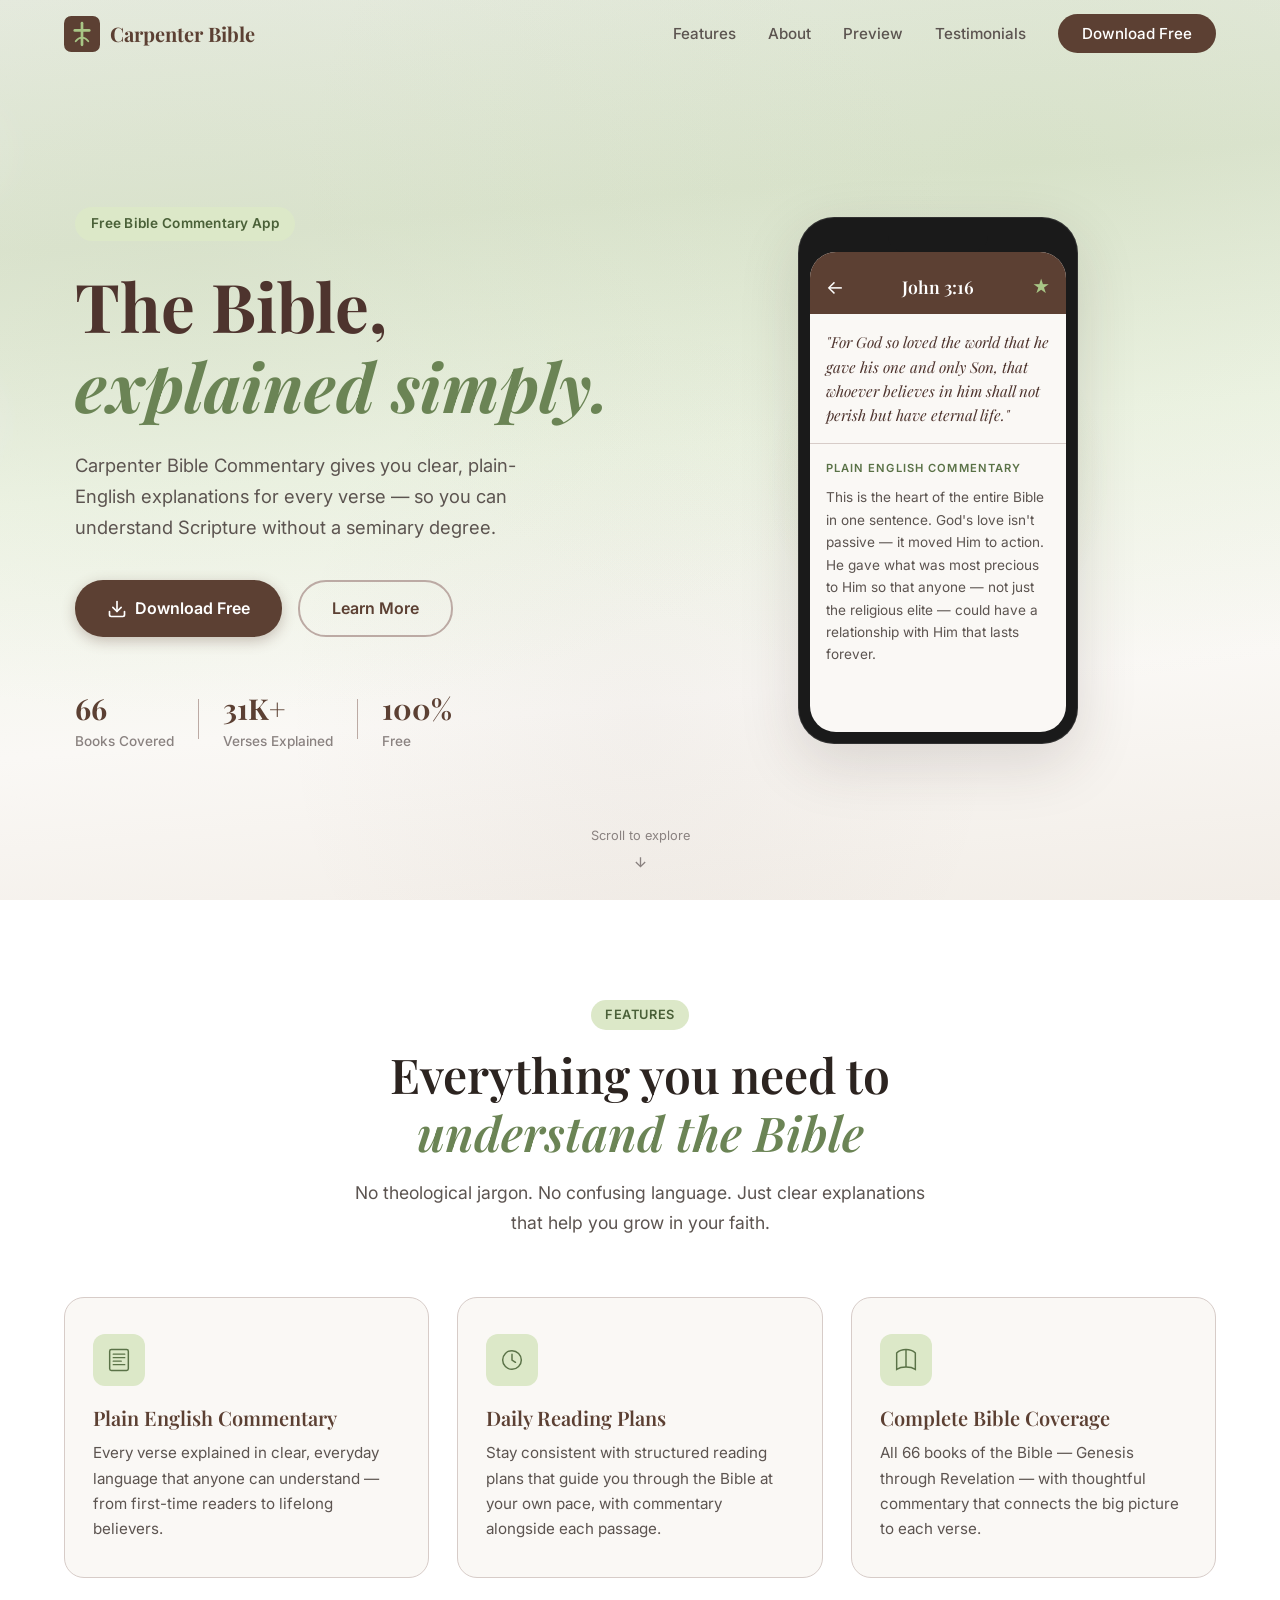
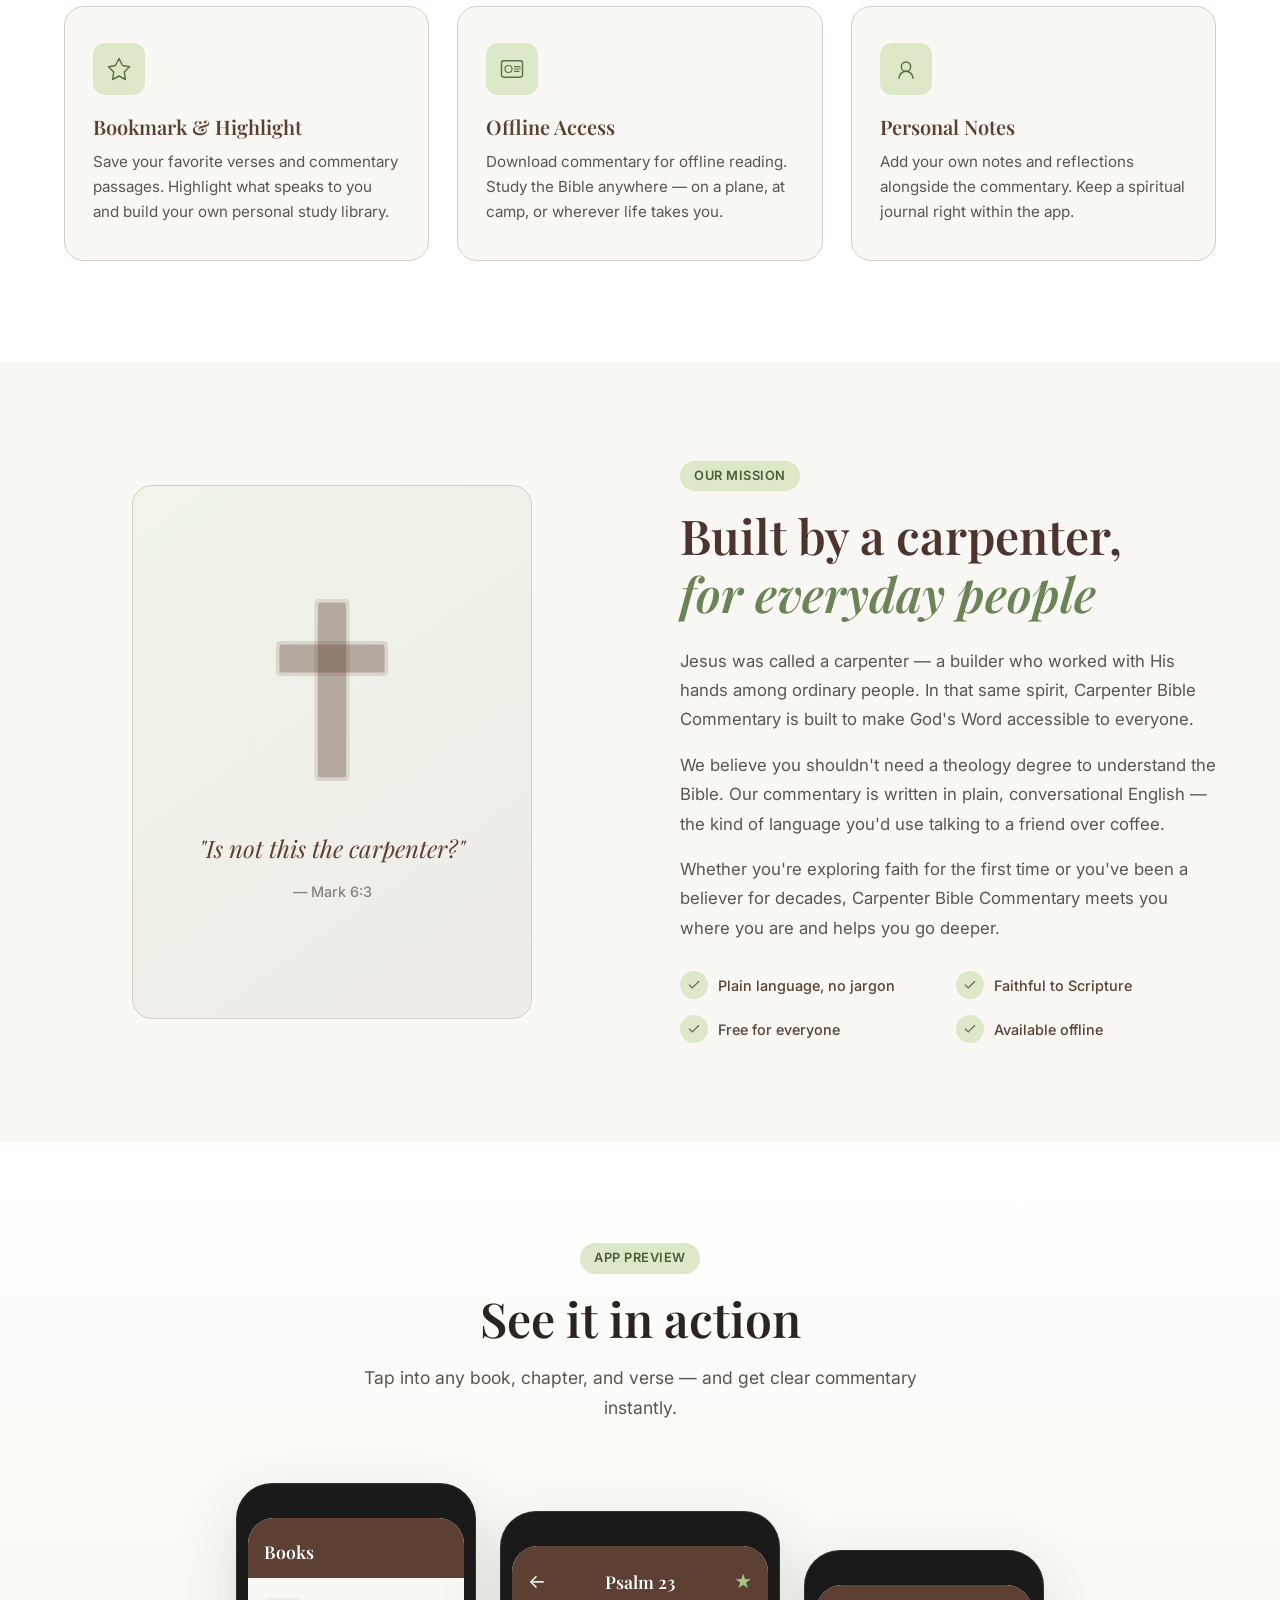
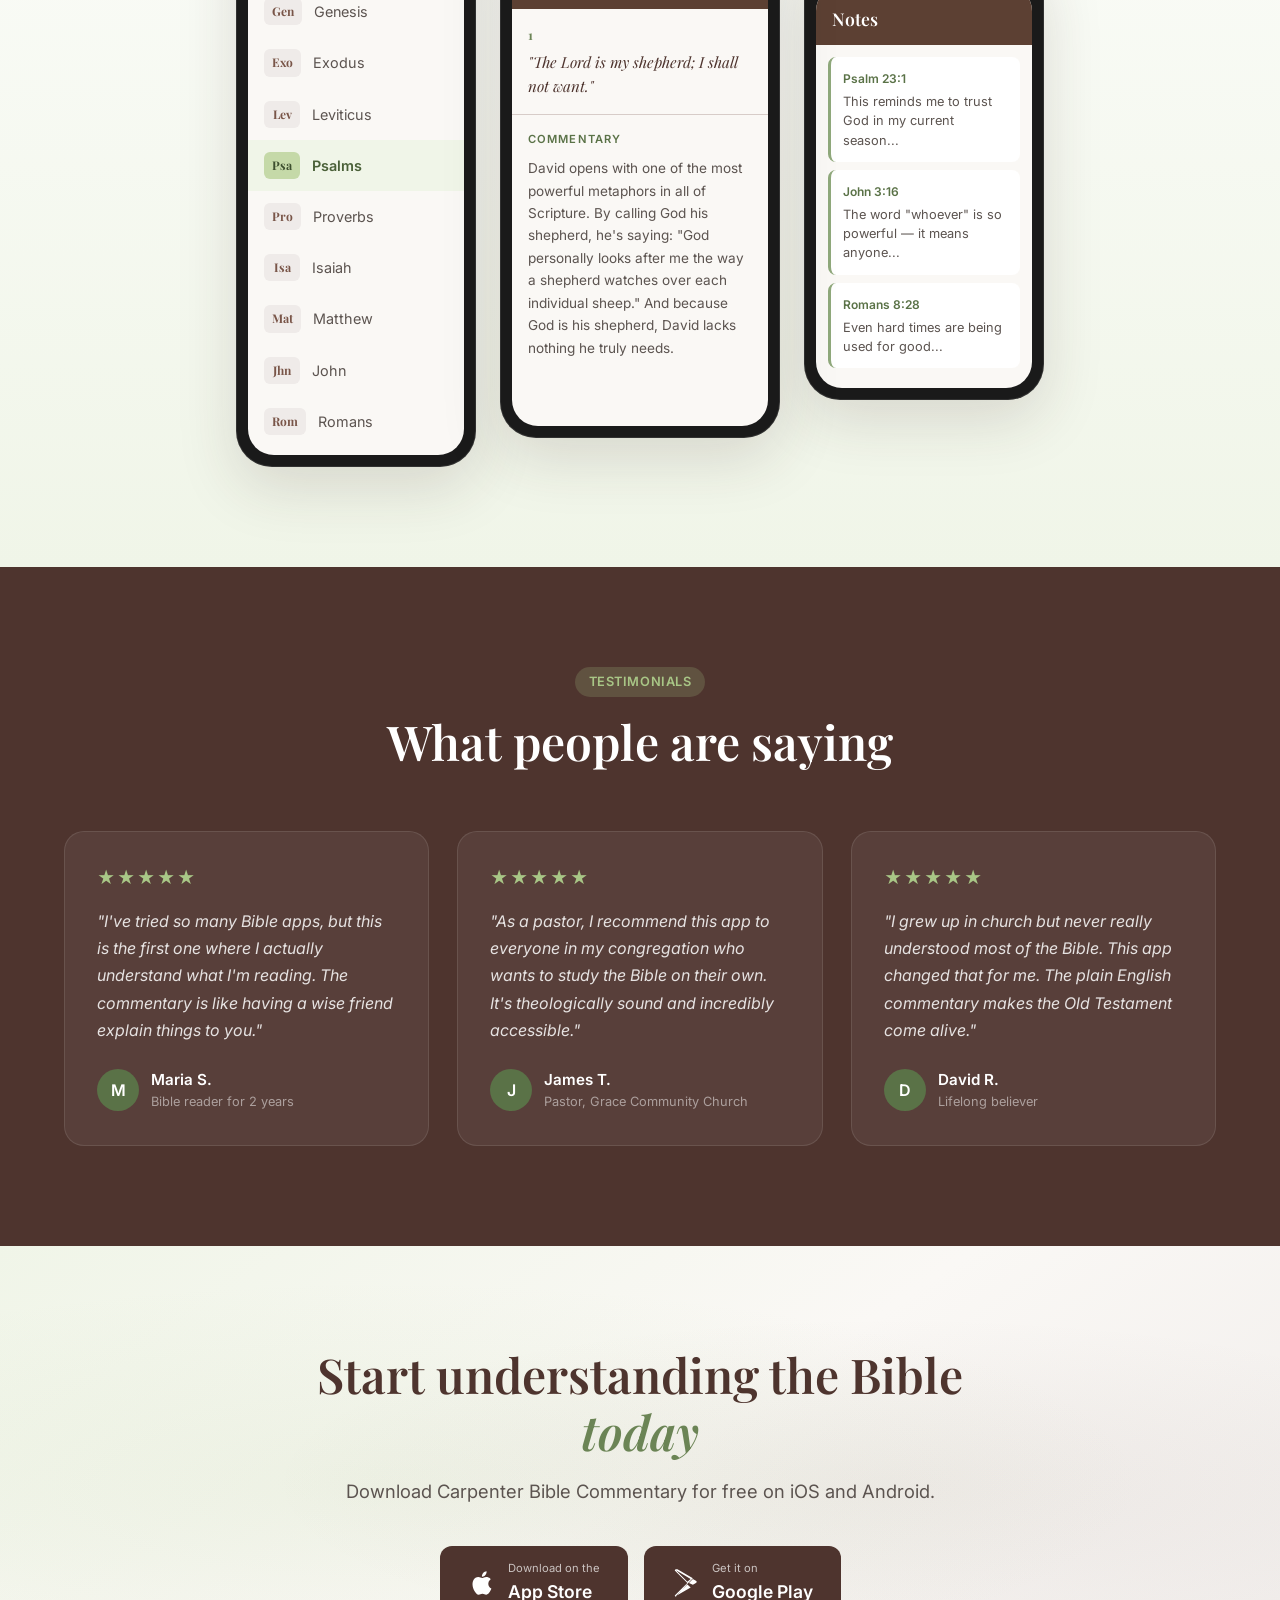
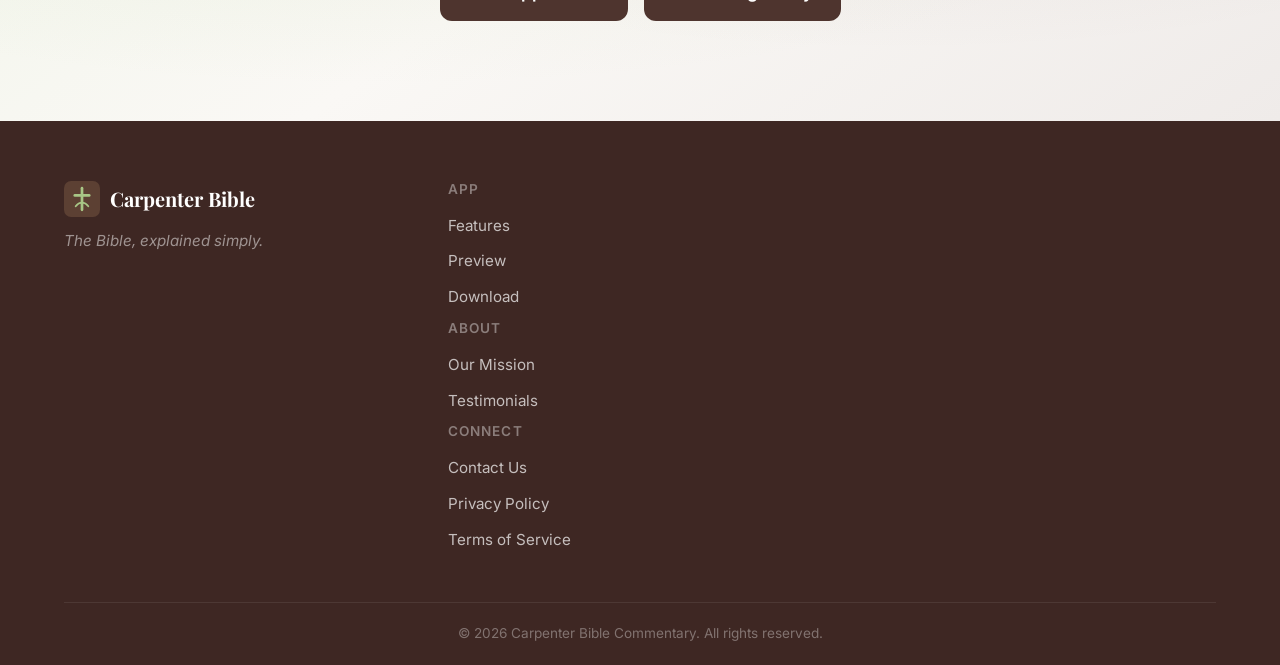
==== commit 0f363ec9: "Replace cartoon SVG clouds with realistic atmospheric cloud system Complete rewrite using 4 parallax" ====
--- a/index.html
+++ b/index.html
@@ -43,61 +43,33 @@
     <!-- Hero Section -->
     <header class="hero">
         <div class="hero-bg-pattern"></div>
-        <!-- Animated Clouds -->
-        <div class="clouds-container" aria-hidden="true">
-            <div class="cloud cloud-1">
-                <svg viewBox="0 0 300 120" fill="none" xmlns="http://www.w3.org/2000/svg">
-                    <ellipse cx="180" cy="75" rx="100" ry="40" fill="currentColor"/>
-                    <ellipse cx="120" cy="60" rx="80" ry="50" fill="currentColor"/>
-                    <ellipse cx="200" cy="55" rx="70" ry="45" fill="currentColor"/>
-                    <ellipse cx="80" cy="80" rx="60" ry="30" fill="currentColor"/>
-                    <ellipse cx="150" cy="45" rx="55" ry="35" fill="currentColor"/>
-                    <ellipse cx="240" cy="70" rx="50" ry="30" fill="currentColor"/>
-                </svg>
-            </div>
-            <div class="cloud cloud-2">
-                <svg viewBox="0 0 250 100" fill="none" xmlns="http://www.w3.org/2000/svg">
-                    <ellipse cx="140" cy="60" rx="90" ry="35" fill="currentColor"/>
-                    <ellipse cx="90" cy="50" rx="65" ry="40" fill="currentColor"/>
-                    <ellipse cx="180" cy="48" rx="55" ry="38" fill="currentColor"/>
-                    <ellipse cx="60" cy="65" rx="50" ry="25" fill="currentColor"/>
-                    <ellipse cx="130" cy="38" rx="45" ry="30" fill="currentColor"/>
-                </svg>
-            </div>
-            <div class="cloud cloud-3">
-                <svg viewBox="0 0 350 130" fill="none" xmlns="http://www.w3.org/2000/svg">
-                    <ellipse cx="200" cy="80" rx="120" ry="45" fill="currentColor"/>
-                    <ellipse cx="140" cy="65" rx="90" ry="55" fill="currentColor"/>
-                    <ellipse cx="250" cy="60" rx="80" ry="50" fill="currentColor"/>
-                    <ellipse cx="90" cy="85" rx="70" ry="35" fill="currentColor"/>
-                    <ellipse cx="180" cy="50" rx="60" ry="40" fill="currentColor"/>
-                    <ellipse cx="290" cy="75" rx="55" ry="35" fill="currentColor"/>
-                </svg>
-            </div>
-            <div class="cloud cloud-4">
-                <svg viewBox="0 0 220 90" fill="none" xmlns="http://www.w3.org/2000/svg">
-                    <ellipse cx="120" cy="55" rx="80" ry="30" fill="currentColor"/>
-                    <ellipse cx="80" cy="45" rx="55" ry="35" fill="currentColor"/>
-                    <ellipse cx="155" cy="42" rx="50" ry="32" fill="currentColor"/>
-                    <ellipse cx="50" cy="58" rx="40" ry="22" fill="currentColor"/>
-                </svg>
-            </div>
-            <div class="cloud cloud-5">
-                <svg viewBox="0 0 280 110" fill="none" xmlns="http://www.w3.org/2000/svg">
-                    <ellipse cx="160" cy="68" rx="95" ry="38" fill="currentColor"/>
-                    <ellipse cx="100" cy="55" rx="75" ry="45" fill="currentColor"/>
-                    <ellipse cx="210" cy="52" rx="60" ry="40" fill="currentColor"/>
-                    <ellipse cx="70" cy="72" rx="55" ry="28" fill="currentColor"/>
-                    <ellipse cx="150" cy="42" rx="50" ry="32" fill="currentColor"/>
-                </svg>
-            </div>
-            <div class="cloud cloud-6">
-                <svg viewBox="0 0 200 80" fill="none" xmlns="http://www.w3.org/2000/svg">
-                    <ellipse cx="110" cy="48" rx="70" ry="28" fill="currentColor"/>
-                    <ellipse cx="70" cy="40" rx="50" ry="32" fill="currentColor"/>
-                    <ellipse cx="145" cy="38" rx="45" ry="30" fill="currentColor"/>
-                    <ellipse cx="45" cy="52" rx="38" ry="20" fill="currentColor"/>
-                </svg>
+        <!-- Atmospheric Cloud Layers -->
+        <div class="sky-layer" aria-hidden="true">
+            <!-- Far background layer — huge, very blurred, slow -->
+            <div class="cloud-layer cloud-layer-far">
+                <div class="cloud cloud-far-1"></div>
+                <div class="cloud cloud-far-2"></div>
+                <div class="cloud cloud-far-3"></div>
+            </div>
+            <!-- Mid layer — medium blur, medium speed -->
+            <div class="cloud-layer cloud-layer-mid">
+                <div class="cloud cloud-mid-1"></div>
+                <div class="cloud cloud-mid-2"></div>
+                <div class="cloud cloud-mid-3"></div>
+                <div class="cloud cloud-mid-4"></div>
+            </div>
+            <!-- Near foreground layer — lighter blur, faster -->
+            <div class="cloud-layer cloud-layer-near">
+                <div class="cloud cloud-near-1"></div>
+                <div class="cloud cloud-near-2"></div>
+                <div class="cloud cloud-near-3"></div>
+            </div>
+            <!-- Wispy highlights — thin streaks for realism -->
+            <div class="cloud-layer cloud-layer-wisps">
+                <div class="cloud cloud-wisp-1"></div>
+                <div class="cloud cloud-wisp-2"></div>
+                <div class="cloud cloud-wisp-3"></div>
+                <div class="cloud cloud-wisp-4"></div>
             </div>
         </div>
         <div class="container hero-container">
--- a/styles.css
+++ b/styles.css
@@ -261,20 +261,25 @@
     justify-content: center;
     padding: 120px 0 60px;
     overflow: hidden;
-    background: linear-gradient(165deg, var(--cream) 0%, var(--sage-50) 40%, var(--cream-dark) 100%);
+    background: linear-gradient(175deg, #e8ece2 0%, #dfe6d4 25%, var(--sage-50) 50%, var(--cream) 75%, var(--cream-dark) 100%);
 }
 
 .hero-bg-pattern {
     position: absolute;
     inset: 0;
     background-image:
-        radial-gradient(ellipse at 20% 50%, rgba(168, 198, 134, 0.15) 0%, transparent 60%),
-        radial-gradient(ellipse at 80% 20%, rgba(92, 64, 51, 0.06) 0%, transparent 50%);
+        radial-gradient(ellipse at 15% 30%, rgba(200, 215, 180, 0.3) 0%, transparent 50%),
+        radial-gradient(ellipse at 80% 20%, rgba(168, 198, 134, 0.15) 0%, transparent 50%),
+        radial-gradient(ellipse at 50% 80%, rgba(92, 64, 51, 0.04) 0%, transparent 40%);
     pointer-events: none;
 }
 
-/* Animated Clouds */
-.clouds-container {
+/* ===========================================
+   Realistic Atmospheric Cloud System
+   4 parallax layers: far, mid, near, wisps
+   =========================================== */
+
+.sky-layer {
     position: absolute;
     inset: 0;
     overflow: hidden;
@@ -282,127 +287,329 @@
     z-index: 0;
 }
 
+.cloud-layer {
+    position: absolute;
+    inset: 0;
+}
+
 .cloud {
     position: absolute;
-    color: rgba(255, 255, 255, 0.45);
+    border-radius: 50%;
     will-change: transform;
-    filter: blur(1px);
-}
-
-.cloud svg {
-    width: 100%;
-    height: 100%;
-}
-
-/* Cloud 1 — large, slow, top area */
-.cloud-1 {
-    width: 320px;
+}
+
+/* --- FAR LAYER: huge, very blurred, slow — atmosphere depth --- */
+.cloud-layer-far .cloud {
+    filter: blur(50px);
+    opacity: 0.35;
+}
+
+.cloud-far-1 {
+    width: 900px;
+    height: 280px;
+    top: -5%;
+    left: -900px;
+    background: radial-gradient(ellipse at 30% 50%, rgba(255,255,255,0.8) 0%, rgba(255,255,255,0.3) 40%, transparent 70%);
+    border-radius: 60% 40% 50% 45% / 50% 60% 40% 50%;
+    animation: drift-far-1 90s linear infinite;
+}
+
+.cloud-far-2 {
+    width: 1100px;
+    height: 350px;
+    top: 30%;
+    left: -1100px;
+    background: radial-gradient(ellipse at 60% 40%, rgba(255,255,255,0.7) 0%, rgba(255,255,255,0.25) 45%, transparent 70%);
+    border-radius: 45% 55% 60% 40% / 55% 45% 50% 50%;
+    animation: drift-far-2 110s linear infinite;
+    animation-delay: -40s;
+}
+
+.cloud-far-3 {
+    width: 800px;
+    height: 250px;
+    top: 60%;
+    left: -800px;
+    background: radial-gradient(ellipse at 50% 50%, rgba(255,255,255,0.6) 0%, rgba(255,255,255,0.2) 40%, transparent 65%);
+    border-radius: 50% 50% 45% 55% / 45% 55% 50% 50%;
+    animation: drift-far-3 100s linear infinite;
+    animation-delay: -70s;
+}
+
+/* --- MID LAYER: medium blur, medium speed — the main clouds --- */
+.cloud-layer-mid .cloud {
+    filter: blur(30px);
+    opacity: 0.4;
+}
+
+.cloud-mid-1 {
+    width: 600px;
+    height: 200px;
     top: 5%;
-    left: -320px;
-    color: rgba(255, 255, 255, 0.35);
-    animation: drift-1 55s linear infinite;
-}
-
-/* Cloud 2 — medium, mid-speed, lower */
-.cloud-2 {
-    width: 240px;
-    top: 25%;
-    left: -240px;
-    color: rgba(255, 255, 255, 0.3);
-    animation: drift-2 40s linear infinite;
-    animation-delay: -15s;
-}
-
-/* Cloud 3 — largest, slowest, background feel */
-.cloud-3 {
+    left: -600px;
+    background:
+        radial-gradient(ellipse at 25% 60%, rgba(255,255,255,0.9) 0%, transparent 55%),
+        radial-gradient(ellipse at 55% 40%, rgba(255,255,255,0.85) 0%, transparent 50%),
+        radial-gradient(ellipse at 80% 55%, rgba(255,255,255,0.7) 0%, transparent 50%);
+    border-radius: 55% 45% 50% 50% / 50% 55% 45% 50%;
+    animation: drift-mid-1 60s linear infinite;
+    animation-delay: -10s;
+}
+
+.cloud-mid-2 {
+    width: 700px;
+    height: 220px;
+    top: 35%;
+    left: -700px;
+    background:
+        radial-gradient(ellipse at 30% 55%, rgba(255,255,255,0.85) 0%, transparent 50%),
+        radial-gradient(ellipse at 65% 45%, rgba(255,255,255,0.9) 0%, transparent 55%),
+        radial-gradient(ellipse at 50% 60%, rgba(255,255,255,0.6) 0%, transparent 45%);
+    border-radius: 50% 55% 45% 50% / 55% 45% 55% 45%;
+    animation: drift-mid-2 75s linear infinite;
+    animation-delay: -35s;
+}
+
+.cloud-mid-3 {
+    width: 500px;
+    height: 170px;
+    top: 55%;
+    left: -500px;
+    background:
+        radial-gradient(ellipse at 35% 50%, rgba(255,255,255,0.85) 0%, transparent 50%),
+        radial-gradient(ellipse at 70% 50%, rgba(255,255,255,0.7) 0%, transparent 50%);
+    border-radius: 45% 55% 55% 45% / 50% 50% 50% 50%;
+    animation: drift-mid-3 55s linear infinite;
+    animation-delay: -20s;
+}
+
+.cloud-mid-4 {
+    width: 550px;
+    height: 180px;
+    top: 75%;
+    left: -550px;
+    background:
+        radial-gradient(ellipse at 40% 45%, rgba(255,255,255,0.8) 0%, transparent 50%),
+        radial-gradient(ellipse at 70% 55%, rgba(255,255,255,0.75) 0%, transparent 50%);
+    border-radius: 50% 50% 40% 60% / 55% 45% 55% 45%;
+    animation: drift-mid-4 65s linear infinite;
+    animation-delay: -50s;
+}
+
+/* --- NEAR LAYER: lighter blur, faster — passing close by --- */
+.cloud-layer-near .cloud {
+    filter: blur(18px);
+    opacity: 0.3;
+}
+
+.cloud-near-1 {
+    width: 450px;
+    height: 150px;
+    top: 0%;
+    left: -450px;
+    background:
+        radial-gradient(ellipse at 30% 50%, rgba(255,255,255,0.95) 0%, transparent 45%),
+        radial-gradient(ellipse at 65% 50%, rgba(255,255,255,0.8) 0%, transparent 45%);
+    border-radius: 50% 50% 45% 55% / 50% 55% 45% 50%;
+    animation: drift-near-1 40s linear infinite;
+    animation-delay: -5s;
+}
+
+.cloud-near-2 {
+    width: 380px;
+    height: 130px;
+    top: 40%;
+    left: -380px;
+    background:
+        radial-gradient(ellipse at 40% 50%, rgba(255,255,255,0.9) 0%, transparent 45%),
+        radial-gradient(ellipse at 75% 50%, rgba(255,255,255,0.7) 0%, transparent 40%);
+    border-radius: 45% 55% 50% 50% / 55% 45% 50% 50%;
+    animation: drift-near-2 35s linear infinite;
+    animation-delay: -18s;
+}
+
+.cloud-near-3 {
+    width: 520px;
+    height: 160px;
+    top: 70%;
+    left: -520px;
+    background:
+        radial-gradient(ellipse at 25% 55%, rgba(255,255,255,0.9) 0%, transparent 45%),
+        radial-gradient(ellipse at 55% 45%, rgba(255,255,255,0.85) 0%, transparent 50%),
+        radial-gradient(ellipse at 80% 50%, rgba(255,255,255,0.65) 0%, transparent 40%);
+    border-radius: 55% 45% 50% 50% / 45% 55% 50% 50%;
+    animation: drift-near-3 45s linear infinite;
+    animation-delay: -28s;
+}
+
+/* --- WISPS: thin streaky clouds for realism --- */
+.cloud-layer-wisps .cloud {
+    filter: blur(12px);
+    opacity: 0.2;
+}
+
+.cloud-wisp-1 {
+    width: 700px;
+    height: 30px;
+    top: 15%;
+    left: -700px;
+    background: linear-gradient(90deg, transparent 0%, rgba(255,255,255,0.7) 20%, rgba(255,255,255,0.9) 50%, rgba(255,255,255,0.7) 80%, transparent 100%);
+    border-radius: 50%;
+    animation: drift-wisp-1 50s linear infinite;
+    animation-delay: -12s;
+}
+
+.cloud-wisp-2 {
+    width: 500px;
+    height: 20px;
+    top: 28%;
+    left: -500px;
+    background: linear-gradient(90deg, transparent 0%, rgba(255,255,255,0.6) 25%, rgba(255,255,255,0.85) 50%, rgba(255,255,255,0.6) 75%, transparent 100%);
+    border-radius: 50%;
+    animation: drift-wisp-2 42s linear infinite;
+    animation-delay: -30s;
+}
+
+.cloud-wisp-3 {
+    width: 600px;
+    height: 25px;
+    top: 50%;
+    left: -600px;
+    background: linear-gradient(90deg, transparent 0%, rgba(255,255,255,0.5) 15%, rgba(255,255,255,0.8) 45%, rgba(255,255,255,0.5) 75%, transparent 100%);
+    border-radius: 50%;
+    transform: rotate(-2deg);
+    animation: drift-wisp-3 55s linear infinite;
+    animation-delay: -8s;
+}
+
+.cloud-wisp-4 {
     width: 400px;
-    top: 12%;
+    height: 18px;
+    top: 82%;
     left: -400px;
-    color: rgba(255, 255, 255, 0.2);
-    filter: blur(2px);
-    animation: drift-3 70s linear infinite;
-    animation-delay: -30s;
-}
-
-/* Cloud 4 — small, quick, lower third */
-.cloud-4 {
-    width: 180px;
-    top: 55%;
-    left: -180px;
-    color: rgba(255, 255, 255, 0.35);
-    animation: drift-4 35s linear infinite;
-    animation-delay: -8s;
-}
-
-/* Cloud 5 — medium-large, top third */
-.cloud-5 {
-    width: 280px;
-    top: 38%;
-    left: -280px;
-    color: rgba(255, 255, 255, 0.25);
-    filter: blur(1.5px);
-    animation: drift-5 50s linear infinite;
+    background: linear-gradient(90deg, transparent 0%, rgba(255,255,255,0.6) 20%, rgba(255,255,255,0.8) 50%, rgba(255,255,255,0.6) 80%, transparent 100%);
+    border-radius: 50%;
+    transform: rotate(1deg);
+    animation: drift-wisp-4 38s linear infinite;
     animation-delay: -22s;
 }
 
-/* Cloud 6 — small accent cloud, high */
-.cloud-6 {
-    width: 160px;
-    top: 68%;
-    left: -160px;
-    color: rgba(255, 255, 255, 0.3);
-    animation: drift-6 45s linear infinite;
-    animation-delay: -5s;
-}
-
-/* Each cloud drifts from left to right across the full viewport */
-@keyframes drift-1 {
-    0%   { transform: translateX(0); }
-    100% { transform: translateX(calc(100vw + 640px)); }
-}
-
-@keyframes drift-2 {
+/* --- Drift Keyframes: Far layer (slowest) --- */
+@keyframes drift-far-1 {
     0%   { transform: translateX(0) translateY(0); }
-    50%  { transform: translateX(calc(50vw + 120px)) translateY(-15px); }
-    100% { transform: translateX(calc(100vw + 480px)) translateY(0); }
-}
-
-@keyframes drift-3 {
+    25%  { transform: translateX(calc(25vw + 225px)) translateY(8px); }
+    50%  { transform: translateX(calc(50vw + 450px)) translateY(-5px); }
+    75%  { transform: translateX(calc(75vw + 675px)) translateY(10px); }
+    100% { transform: translateX(calc(100vw + 900px)) translateY(0); }
+}
+
+@keyframes drift-far-2 {
     0%   { transform: translateX(0) translateY(0); }
-    50%  { transform: translateX(calc(50vw + 200px)) translateY(10px); }
+    33%  { transform: translateX(calc(33vw + 367px)) translateY(-12px); }
+    66%  { transform: translateX(calc(66vw + 733px)) translateY(8px); }
+    100% { transform: translateX(calc(100vw + 1100px)) translateY(0); }
+}
+
+@keyframes drift-far-3 {
+    0%   { transform: translateX(0) translateY(0); }
+    50%  { transform: translateX(calc(50vw + 400px)) translateY(15px); }
     100% { transform: translateX(calc(100vw + 800px)) translateY(0); }
 }
 
-@keyframes drift-4 {
+/* --- Drift Keyframes: Mid layer --- */
+@keyframes drift-mid-1 {
+    0%   { transform: translateX(0) translateY(0) scale(1); }
+    25%  { transform: translateX(calc(25vw + 150px)) translateY(-10px) scale(1.02); }
+    50%  { transform: translateX(calc(50vw + 300px)) translateY(5px) scale(0.98); }
+    75%  { transform: translateX(calc(75vw + 450px)) translateY(-8px) scale(1.01); }
+    100% { transform: translateX(calc(100vw + 600px)) translateY(0) scale(1); }
+}
+
+@keyframes drift-mid-2 {
     0%   { transform: translateX(0) translateY(0); }
-    50%  { transform: translateX(calc(50vw + 90px)) translateY(-10px); }
-    100% { transform: translateX(calc(100vw + 360px)) translateY(0); }
-}
-
-@keyframes drift-5 {
+    30%  { transform: translateX(calc(30vw + 210px)) translateY(12px); }
+    60%  { transform: translateX(calc(60vw + 420px)) translateY(-6px); }
+    100% { transform: translateX(calc(100vw + 700px)) translateY(0); }
+}
+
+@keyframes drift-mid-3 {
+    0%   { transform: translateX(0) translateY(0) scale(1); }
+    50%  { transform: translateX(calc(50vw + 250px)) translateY(-15px) scale(1.03); }
+    100% { transform: translateX(calc(100vw + 500px)) translateY(0) scale(1); }
+}
+
+@keyframes drift-mid-4 {
     0%   { transform: translateX(0) translateY(0); }
-    50%  { transform: translateX(calc(50vw + 140px)) translateY(12px); }
-    100% { transform: translateX(calc(100vw + 560px)) translateY(0); }
-}
-
-@keyframes drift-6 {
+    40%  { transform: translateX(calc(40vw + 220px)) translateY(8px); }
+    70%  { transform: translateX(calc(70vw + 385px)) translateY(-10px); }
+    100% { transform: translateX(calc(100vw + 550px)) translateY(0); }
+}
+
+/* --- Drift Keyframes: Near layer (fastest) --- */
+@keyframes drift-near-1 {
+    0%   { transform: translateX(0) translateY(0) scale(1); }
+    30%  { transform: translateX(calc(30vw + 135px)) translateY(-12px) scale(1.04); }
+    60%  { transform: translateX(calc(60vw + 270px)) translateY(6px) scale(0.97); }
+    100% { transform: translateX(calc(100vw + 450px)) translateY(0) scale(1); }
+}
+
+@keyframes drift-near-2 {
     0%   { transform: translateX(0) translateY(0); }
-    50%  { transform: translateX(calc(50vw + 80px)) translateY(-8px); }
-    100% { transform: translateX(calc(100vw + 320px)) translateY(0); }
+    50%  { transform: translateX(calc(50vw + 190px)) translateY(10px); }
+    100% { transform: translateX(calc(100vw + 380px)) translateY(0); }
+}
+
+@keyframes drift-near-3 {
+    0%   { transform: translateX(0) translateY(0) scale(1); }
+    40%  { transform: translateX(calc(40vw + 208px)) translateY(-8px) scale(1.02); }
+    80%  { transform: translateX(calc(80vw + 416px)) translateY(12px) scale(0.98); }
+    100% { transform: translateX(calc(100vw + 520px)) translateY(0) scale(1); }
+}
+
+/* --- Drift Keyframes: Wisps --- */
+@keyframes drift-wisp-1 {
+    0%   { transform: translateX(0) scaleX(1); }
+    50%  { transform: translateX(calc(50vw + 350px)) scaleX(1.1); }
+    100% { transform: translateX(calc(100vw + 700px)) scaleX(1); }
+}
+
+@keyframes drift-wisp-2 {
+    0%   { transform: translateX(0) scaleX(1) rotate(-1deg); }
+    50%  { transform: translateX(calc(50vw + 250px)) scaleX(1.15) rotate(0deg); }
+    100% { transform: translateX(calc(100vw + 500px)) scaleX(1) rotate(-1deg); }
+}
+
+@keyframes drift-wisp-3 {
+    0%   { transform: translateX(0) rotate(-2deg) scaleX(1); }
+    50%  { transform: translateX(calc(50vw + 300px)) rotate(-1deg) scaleX(1.08); }
+    100% { transform: translateX(calc(100vw + 600px)) rotate(-2deg) scaleX(1); }
+}
+
+@keyframes drift-wisp-4 {
+    0%   { transform: translateX(0) rotate(1deg); }
+    50%  { transform: translateX(calc(50vw + 200px)) rotate(0deg); }
+    100% { transform: translateX(calc(100vw + 400px)) rotate(1deg); }
 }
 
 /* Reduce motion for accessibility */
 @media (prefers-reduced-motion: reduce) {
     .cloud {
         animation: none !important;
-        opacity: 0.15;
-    }
-    .cloud-1 { left: 10%; }
-    .cloud-2 { left: 50%; }
-    .cloud-3 { left: 25%; }
-    .cloud-4 { left: 65%; }
-    .cloud-5 { left: 40%; }
-    .cloud-6 { left: 75%; }
+    }
+    .cloud-far-1  { left: -5%; }
+    .cloud-far-2  { left: 20%; }
+    .cloud-far-3  { left: 50%; }
+    .cloud-mid-1  { left: 5%; }
+    .cloud-mid-2  { left: 30%; }
+    .cloud-mid-3  { left: 55%; }
+    .cloud-mid-4  { left: 10%; }
+    .cloud-near-1 { left: 15%; }
+    .cloud-near-2 { left: 45%; }
+    .cloud-near-3 { left: 25%; }
+    .cloud-wisp-1 { left: 5%; }
+    .cloud-wisp-2 { left: 30%; }
+    .cloud-wisp-3 { left: 10%; }
+    .cloud-wisp-4 { left: 50%; }
 }
 
 .hero-container {
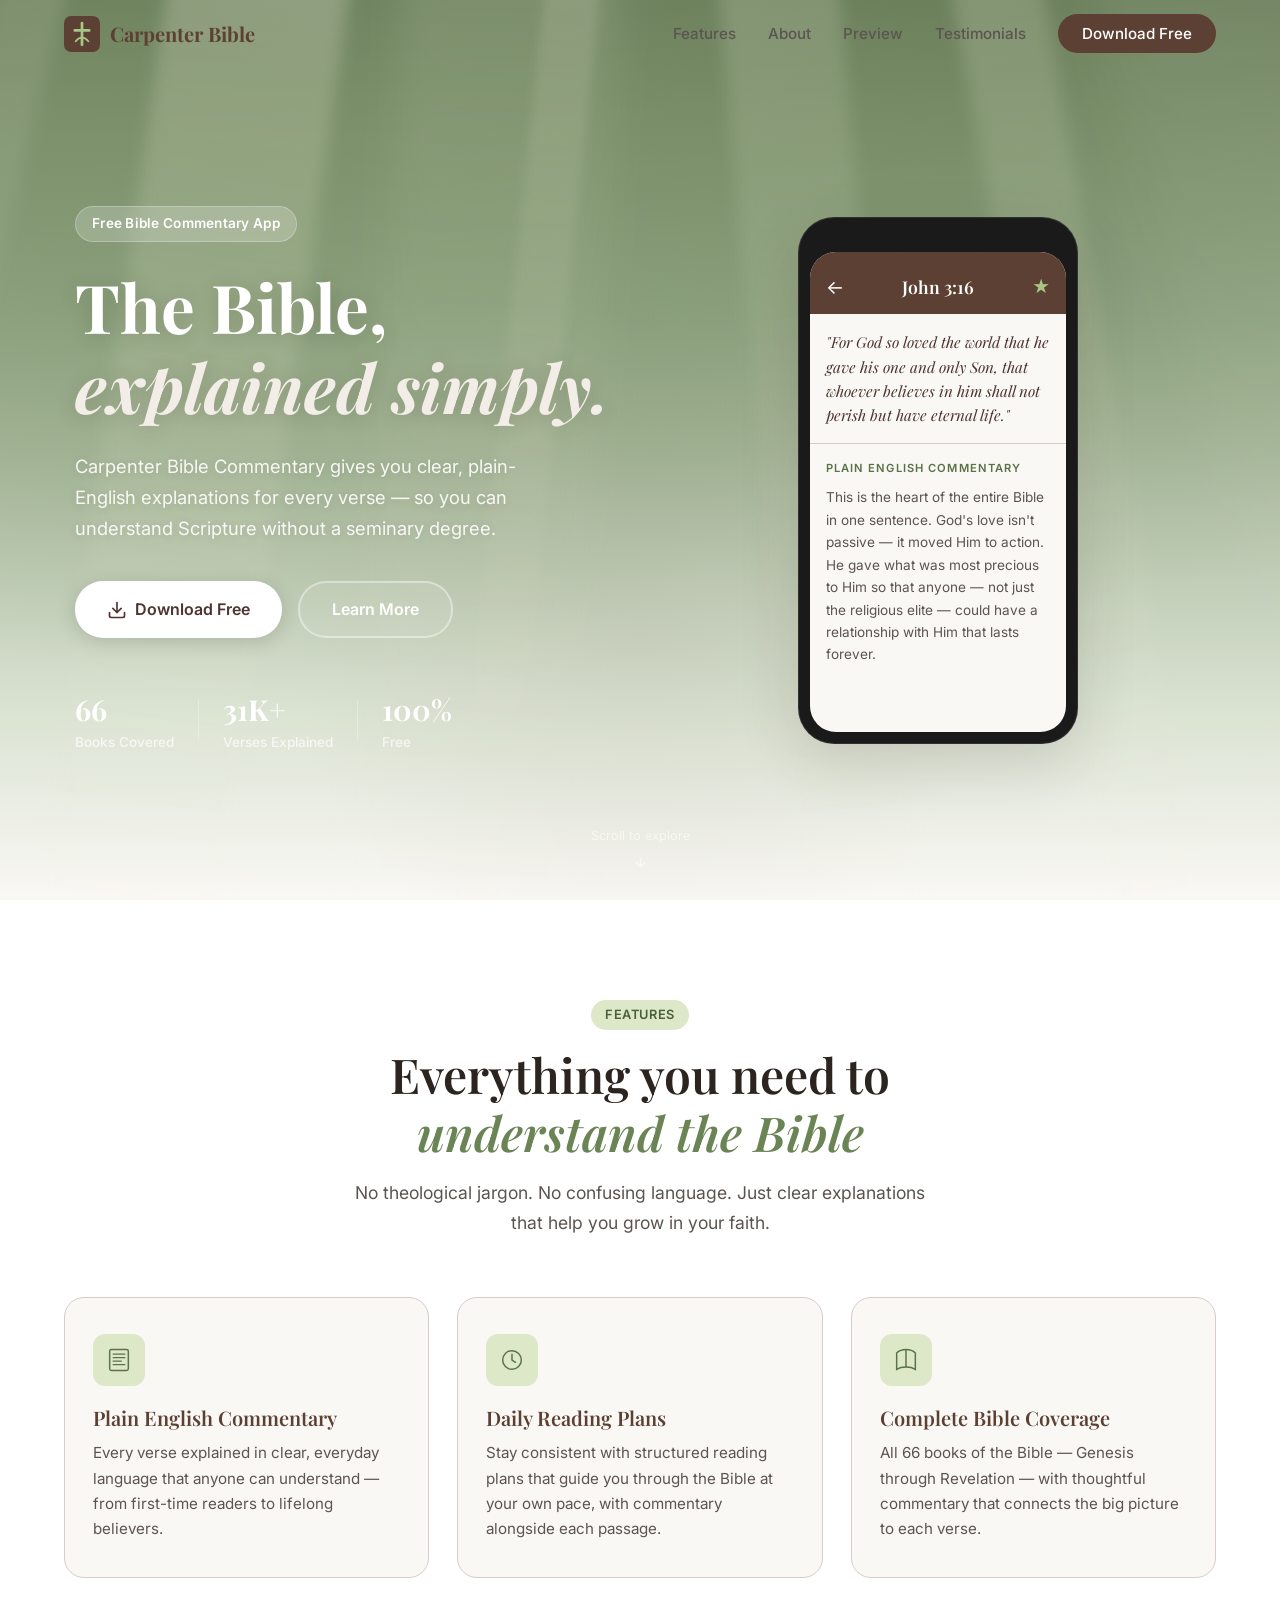
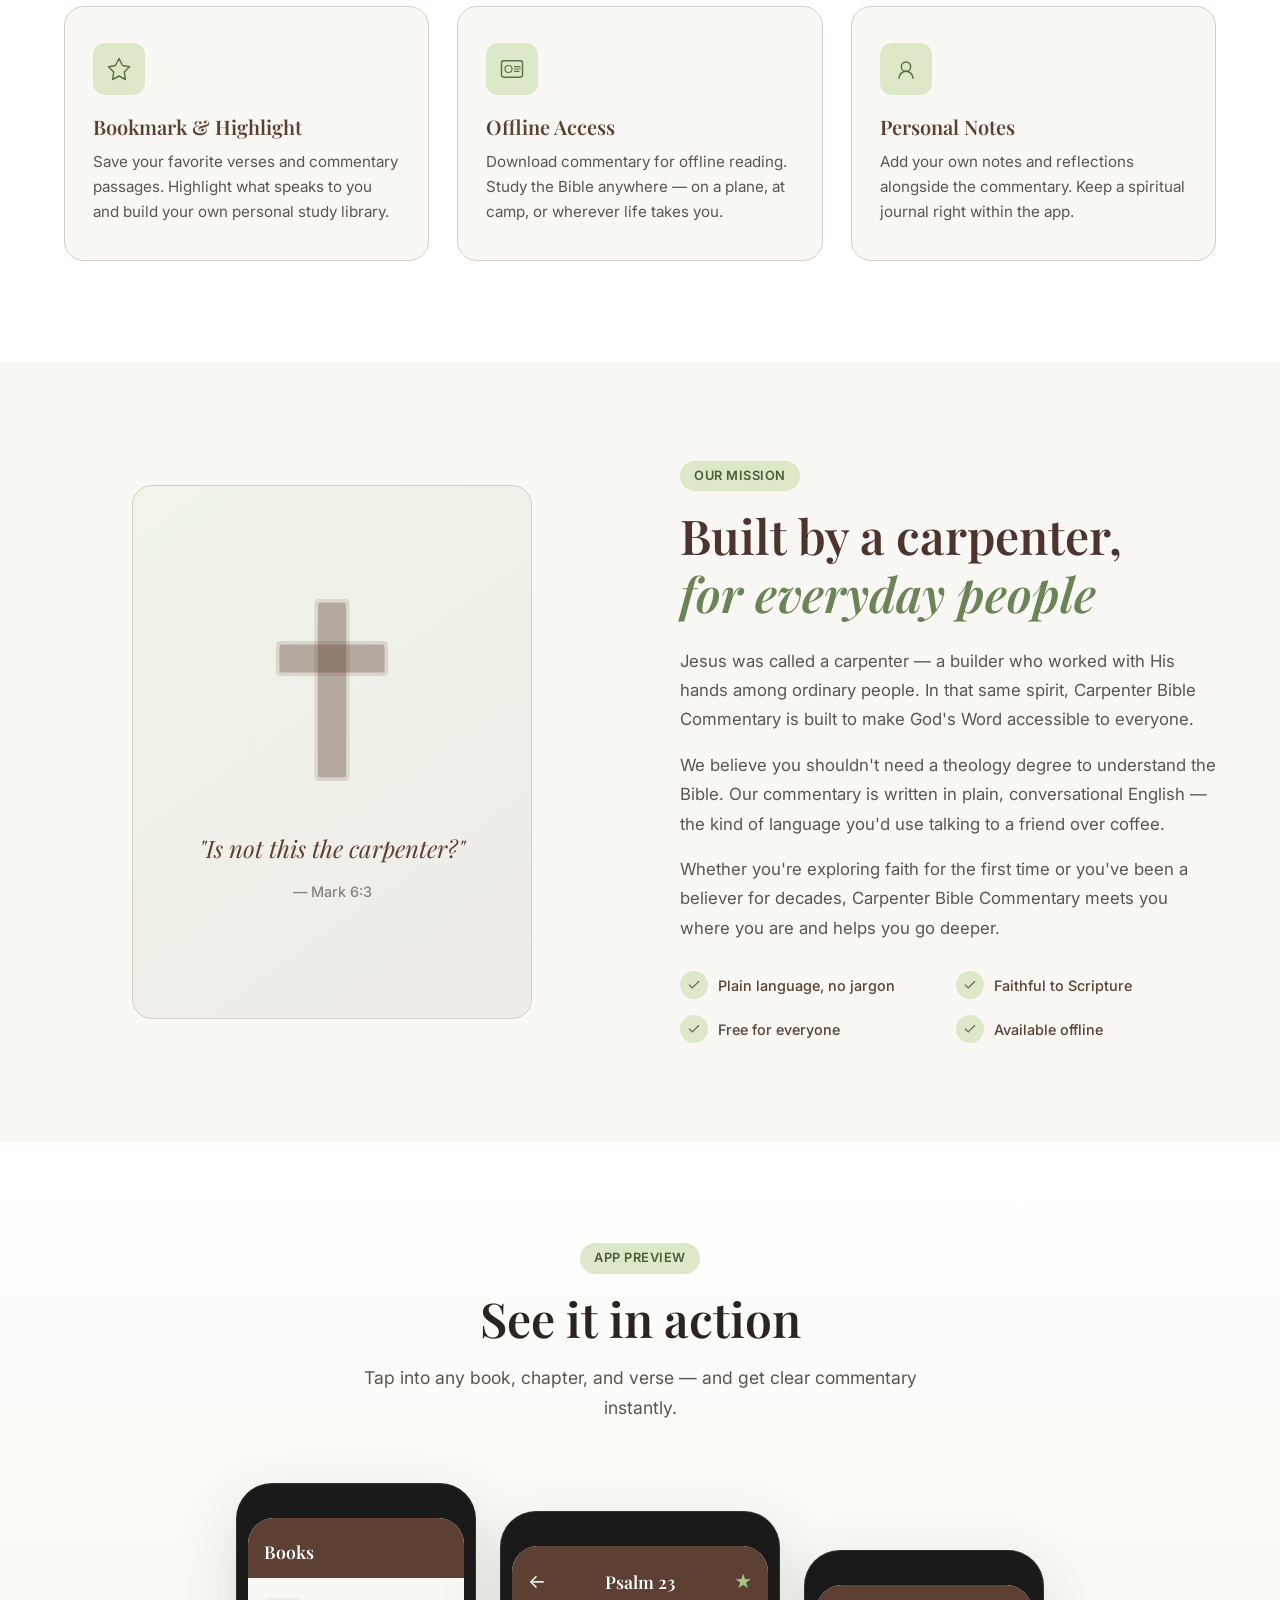
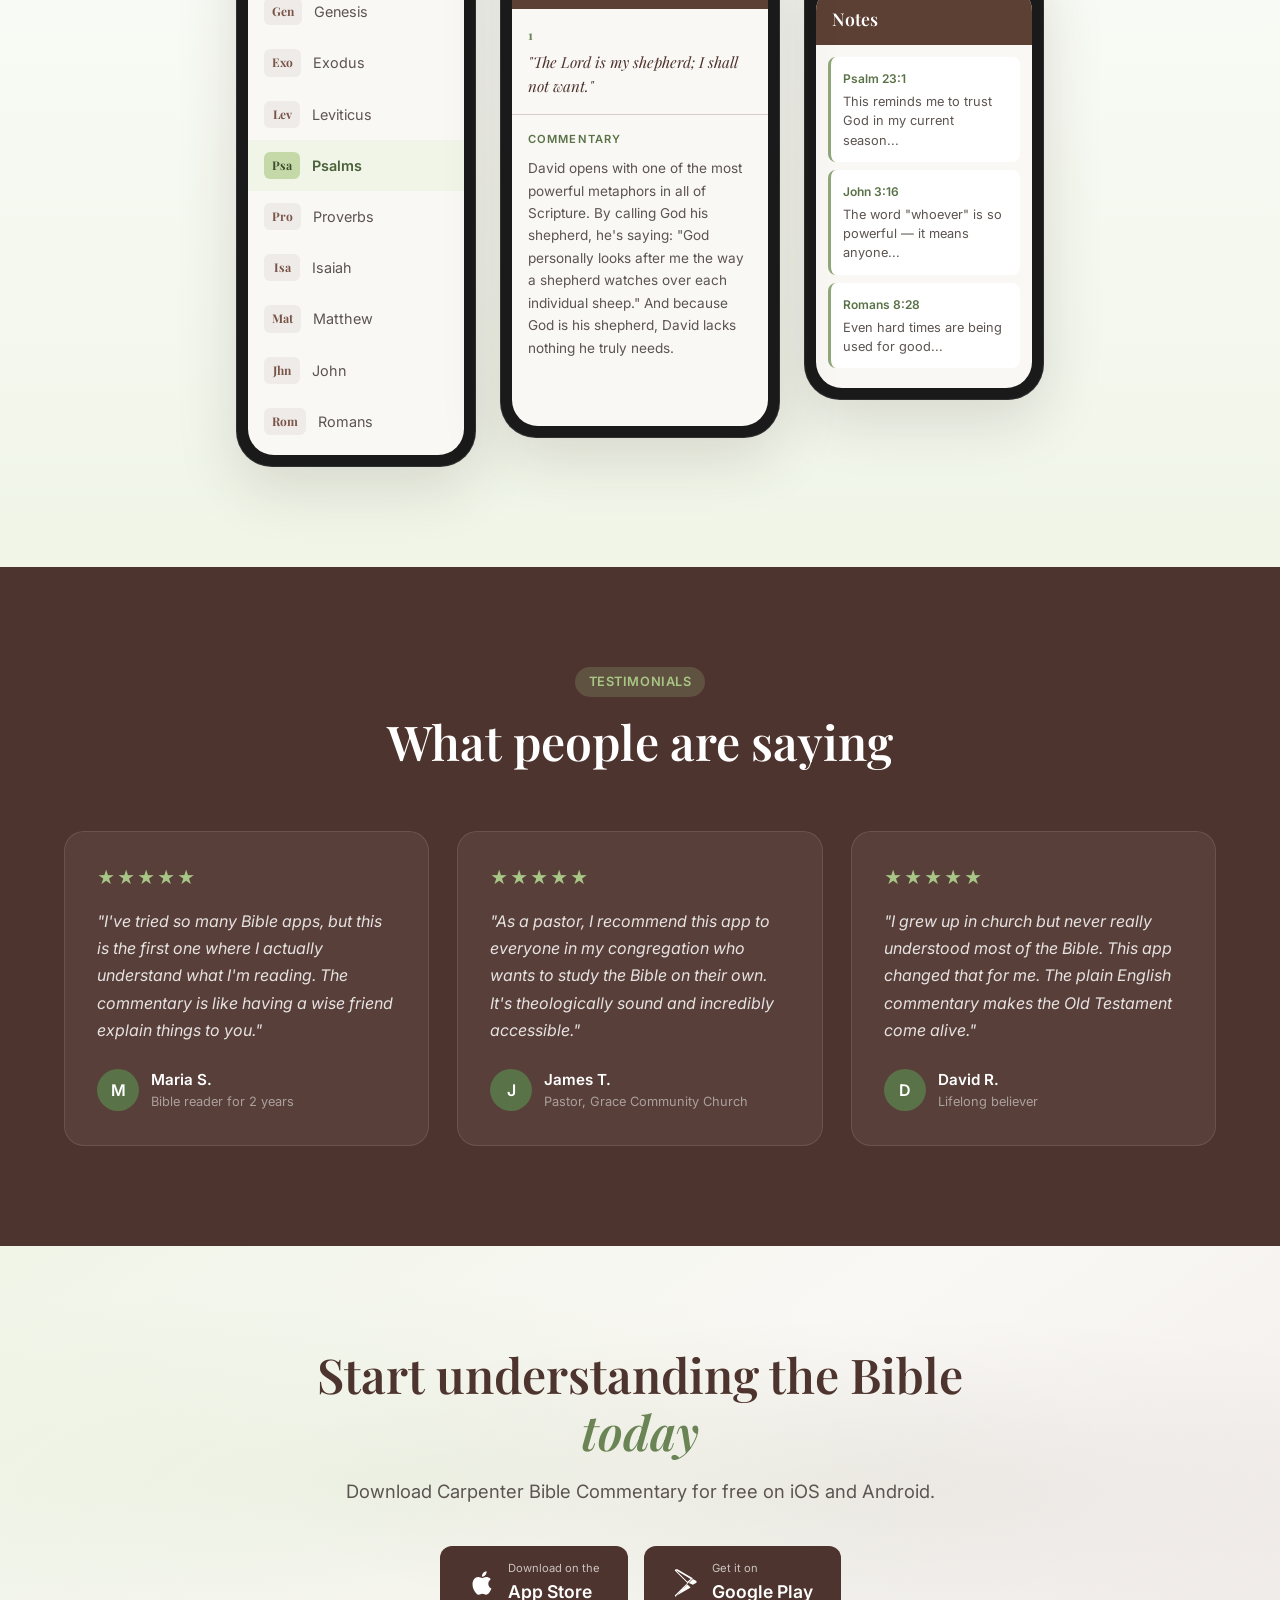
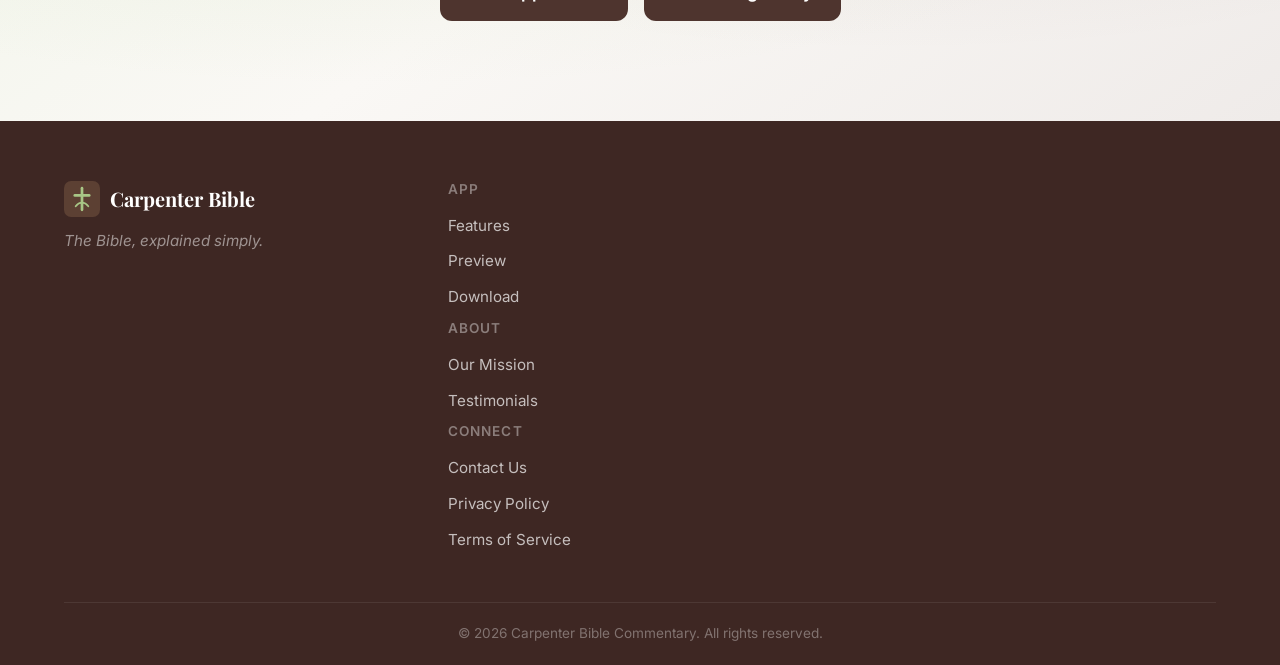
==== commit b6bc467a: "Replace clouds with heavenly light rays streaming from the sky Removed the entire 4-layer parallax c" ====
--- a/index.html
+++ b/index.html
@@ -43,34 +43,15 @@
     <!-- Hero Section -->
     <header class="hero">
         <div class="hero-bg-pattern"></div>
-        <!-- Atmospheric Cloud Layers -->
-        <div class="sky-layer" aria-hidden="true">
-            <!-- Far background layer — huge, very blurred, slow -->
-            <div class="cloud-layer cloud-layer-far">
-                <div class="cloud cloud-far-1"></div>
-                <div class="cloud cloud-far-2"></div>
-                <div class="cloud cloud-far-3"></div>
-            </div>
-            <!-- Mid layer — medium blur, medium speed -->
-            <div class="cloud-layer cloud-layer-mid">
-                <div class="cloud cloud-mid-1"></div>
-                <div class="cloud cloud-mid-2"></div>
-                <div class="cloud cloud-mid-3"></div>
-                <div class="cloud cloud-mid-4"></div>
-            </div>
-            <!-- Near foreground layer — lighter blur, faster -->
-            <div class="cloud-layer cloud-layer-near">
-                <div class="cloud cloud-near-1"></div>
-                <div class="cloud cloud-near-2"></div>
-                <div class="cloud cloud-near-3"></div>
-            </div>
-            <!-- Wispy highlights — thin streaks for realism -->
-            <div class="cloud-layer cloud-layer-wisps">
-                <div class="cloud cloud-wisp-1"></div>
-                <div class="cloud cloud-wisp-2"></div>
-                <div class="cloud cloud-wisp-3"></div>
-                <div class="cloud cloud-wisp-4"></div>
-            </div>
+        <!-- Heavenly Light Rays -->
+        <div class="light-rays" aria-hidden="true">
+            <div class="ray ray-1"></div>
+            <div class="ray ray-2"></div>
+            <div class="ray ray-3"></div>
+            <div class="ray ray-4"></div>
+            <div class="ray ray-5"></div>
+            <div class="ray ray-6"></div>
+            <div class="ray ray-7"></div>
         </div>
         <div class="container hero-container">
             <div class="hero-content">
--- a/styles.css
+++ b/styles.css
@@ -261,25 +261,34 @@
     justify-content: center;
     padding: 120px 0 60px;
     overflow: hidden;
-    background: linear-gradient(175deg, #e8ece2 0%, #dfe6d4 25%, var(--sage-50) 50%, var(--cream) 75%, var(--cream-dark) 100%);
+    background: linear-gradient(180deg,
+        #6d7f5e 0%,
+        #7f9170 15%,
+        #92a585 35%,
+        #a8b89c 50%,
+        #c2ceb8 65%,
+        #dce4d4 80%,
+        var(--cream) 100%
+    );
 }
 
 .hero-bg-pattern {
     position: absolute;
     inset: 0;
     background-image:
-        radial-gradient(ellipse at 15% 30%, rgba(200, 215, 180, 0.3) 0%, transparent 50%),
-        radial-gradient(ellipse at 80% 20%, rgba(168, 198, 134, 0.15) 0%, transparent 50%),
-        radial-gradient(ellipse at 50% 80%, rgba(92, 64, 51, 0.04) 0%, transparent 40%);
+        radial-gradient(ellipse at 20% 20%, rgba(120, 145, 100, 0.4) 0%, transparent 50%),
+        radial-gradient(ellipse at 75% 15%, rgba(100, 130, 80, 0.25) 0%, transparent 45%),
+        radial-gradient(ellipse at 50% 70%, rgba(92, 64, 51, 0.06) 0%, transparent 40%);
     pointer-events: none;
 }
 
 /* ===========================================
-   Realistic Atmospheric Cloud System
-   4 parallax layers: far, mid, near, wisps
+   Heavenly Light Rays
+   Realistic crepuscular rays streaming down
+   from the sky with gentle shimmer animation
    =========================================== */
 
-.sky-layer {
+.light-rays {
     position: absolute;
     inset: 0;
     overflow: hidden;
@@ -287,329 +296,146 @@
     z-index: 0;
 }
 
-.cloud-layer {
+.ray {
     position: absolute;
-    inset: 0;
-}
-
-.cloud {
-    position: absolute;
-    border-radius: 50%;
-    will-change: transform;
-}
-
-/* --- FAR LAYER: huge, very blurred, slow — atmosphere depth --- */
-.cloud-layer-far .cloud {
-    filter: blur(50px);
+    top: -20%;
+    height: 140%;
+    background: linear-gradient(
+        180deg,
+        rgba(255, 255, 240, 0.45) 0%,
+        rgba(255, 255, 230, 0.25) 20%,
+        rgba(255, 248, 220, 0.12) 50%,
+        rgba(255, 245, 210, 0.04) 75%,
+        transparent 100%
+    );
+    filter: blur(8px);
+    transform-origin: top center;
+    will-change: opacity;
+}
+
+/* --- Individual rays: varying widths, positions, angles, opacities --- */
+
+/* Primary ray — wide, bright, center-left */
+.ray-1 {
+    left: 15%;
+    width: 180px;
+    transform: rotate(8deg);
+    opacity: 0.7;
+    animation: ray-shimmer-1 8s ease-in-out infinite;
+}
+
+/* Secondary ray — narrower, right side */
+.ray-2 {
+    left: 55%;
+    width: 120px;
+    transform: rotate(-5deg);
+    opacity: 0.5;
+    animation: ray-shimmer-2 10s ease-in-out infinite;
+    animation-delay: -3s;
+}
+
+/* Accent ray — thin, far left */
+.ray-3 {
+    left: 3%;
+    width: 70px;
+    transform: rotate(14deg);
     opacity: 0.35;
-}
-
-.cloud-far-1 {
-    width: 900px;
-    height: 280px;
-    top: -5%;
-    left: -900px;
-    background: radial-gradient(ellipse at 30% 50%, rgba(255,255,255,0.8) 0%, rgba(255,255,255,0.3) 40%, transparent 70%);
-    border-radius: 60% 40% 50% 45% / 50% 60% 40% 50%;
-    animation: drift-far-1 90s linear infinite;
-}
-
-.cloud-far-2 {
-    width: 1100px;
-    height: 350px;
-    top: 30%;
-    left: -1100px;
-    background: radial-gradient(ellipse at 60% 40%, rgba(255,255,255,0.7) 0%, rgba(255,255,255,0.25) 45%, transparent 70%);
-    border-radius: 45% 55% 60% 40% / 55% 45% 50% 50%;
-    animation: drift-far-2 110s linear infinite;
-    animation-delay: -40s;
-}
-
-.cloud-far-3 {
-    width: 800px;
-    height: 250px;
-    top: 60%;
-    left: -800px;
-    background: radial-gradient(ellipse at 50% 50%, rgba(255,255,255,0.6) 0%, rgba(255,255,255,0.2) 40%, transparent 65%);
-    border-radius: 50% 50% 45% 55% / 45% 55% 50% 50%;
-    animation: drift-far-3 100s linear infinite;
-    animation-delay: -70s;
-}
-
-/* --- MID LAYER: medium blur, medium speed — the main clouds --- */
-.cloud-layer-mid .cloud {
-    filter: blur(30px);
+    animation: ray-shimmer-3 12s ease-in-out infinite;
+    animation-delay: -7s;
+}
+
+/* Wide diffuse ray — center */
+.ray-4 {
+    left: 32%;
+    width: 220px;
+    transform: rotate(3deg);
+    opacity: 0.3;
+    filter: blur(18px);
+    animation: ray-shimmer-4 14s ease-in-out infinite;
+    animation-delay: -2s;
+}
+
+/* Narrow bright ray — right-center */
+.ray-5 {
+    left: 72%;
+    width: 90px;
+    transform: rotate(-10deg);
+    opacity: 0.55;
+    animation: ray-shimmer-5 9s ease-in-out infinite;
+    animation-delay: -5s;
+}
+
+/* Very wide atmospheric glow — far right */
+.ray-6 {
+    left: 82%;
+    width: 250px;
+    transform: rotate(-15deg);
+    opacity: 0.2;
+    filter: blur(25px);
+    animation: ray-shimmer-6 16s ease-in-out infinite;
+    animation-delay: -9s;
+}
+
+/* Subtle thin ray — between primary rays */
+.ray-7 {
+    left: 44%;
+    width: 55px;
+    transform: rotate(6deg);
     opacity: 0.4;
-}
-
-.cloud-mid-1 {
-    width: 600px;
-    height: 200px;
-    top: 5%;
-    left: -600px;
-    background:
-        radial-gradient(ellipse at 25% 60%, rgba(255,255,255,0.9) 0%, transparent 55%),
-        radial-gradient(ellipse at 55% 40%, rgba(255,255,255,0.85) 0%, transparent 50%),
-        radial-gradient(ellipse at 80% 55%, rgba(255,255,255,0.7) 0%, transparent 50%);
-    border-radius: 55% 45% 50% 50% / 50% 55% 45% 50%;
-    animation: drift-mid-1 60s linear infinite;
-    animation-delay: -10s;
-}
-
-.cloud-mid-2 {
-    width: 700px;
-    height: 220px;
-    top: 35%;
-    left: -700px;
-    background:
-        radial-gradient(ellipse at 30% 55%, rgba(255,255,255,0.85) 0%, transparent 50%),
-        radial-gradient(ellipse at 65% 45%, rgba(255,255,255,0.9) 0%, transparent 55%),
-        radial-gradient(ellipse at 50% 60%, rgba(255,255,255,0.6) 0%, transparent 45%);
-    border-radius: 50% 55% 45% 50% / 55% 45% 55% 45%;
-    animation: drift-mid-2 75s linear infinite;
-    animation-delay: -35s;
-}
-
-.cloud-mid-3 {
-    width: 500px;
-    height: 170px;
-    top: 55%;
-    left: -500px;
-    background:
-        radial-gradient(ellipse at 35% 50%, rgba(255,255,255,0.85) 0%, transparent 50%),
-        radial-gradient(ellipse at 70% 50%, rgba(255,255,255,0.7) 0%, transparent 50%);
-    border-radius: 45% 55% 55% 45% / 50% 50% 50% 50%;
-    animation: drift-mid-3 55s linear infinite;
-    animation-delay: -20s;
-}
-
-.cloud-mid-4 {
-    width: 550px;
-    height: 180px;
-    top: 75%;
-    left: -550px;
-    background:
-        radial-gradient(ellipse at 40% 45%, rgba(255,255,255,0.8) 0%, transparent 50%),
-        radial-gradient(ellipse at 70% 55%, rgba(255,255,255,0.75) 0%, transparent 50%);
-    border-radius: 50% 50% 40% 60% / 55% 45% 55% 45%;
-    animation: drift-mid-4 65s linear infinite;
-    animation-delay: -50s;
-}
-
-/* --- NEAR LAYER: lighter blur, faster — passing close by --- */
-.cloud-layer-near .cloud {
-    filter: blur(18px);
-    opacity: 0.3;
-}
-
-.cloud-near-1 {
-    width: 450px;
-    height: 150px;
-    top: 0%;
-    left: -450px;
-    background:
-        radial-gradient(ellipse at 30% 50%, rgba(255,255,255,0.95) 0%, transparent 45%),
-        radial-gradient(ellipse at 65% 50%, rgba(255,255,255,0.8) 0%, transparent 45%);
-    border-radius: 50% 50% 45% 55% / 50% 55% 45% 50%;
-    animation: drift-near-1 40s linear infinite;
-    animation-delay: -5s;
-}
-
-.cloud-near-2 {
-    width: 380px;
-    height: 130px;
-    top: 40%;
-    left: -380px;
-    background:
-        radial-gradient(ellipse at 40% 50%, rgba(255,255,255,0.9) 0%, transparent 45%),
-        radial-gradient(ellipse at 75% 50%, rgba(255,255,255,0.7) 0%, transparent 40%);
-    border-radius: 45% 55% 50% 50% / 55% 45% 50% 50%;
-    animation: drift-near-2 35s linear infinite;
-    animation-delay: -18s;
-}
-
-.cloud-near-3 {
-    width: 520px;
-    height: 160px;
-    top: 70%;
-    left: -520px;
-    background:
-        radial-gradient(ellipse at 25% 55%, rgba(255,255,255,0.9) 0%, transparent 45%),
-        radial-gradient(ellipse at 55% 45%, rgba(255,255,255,0.85) 0%, transparent 50%),
-        radial-gradient(ellipse at 80% 50%, rgba(255,255,255,0.65) 0%, transparent 40%);
-    border-radius: 55% 45% 50% 50% / 45% 55% 50% 50%;
-    animation: drift-near-3 45s linear infinite;
-    animation-delay: -28s;
-}
-
-/* --- WISPS: thin streaky clouds for realism --- */
-.cloud-layer-wisps .cloud {
-    filter: blur(12px);
-    opacity: 0.2;
-}
-
-.cloud-wisp-1 {
-    width: 700px;
-    height: 30px;
-    top: 15%;
-    left: -700px;
-    background: linear-gradient(90deg, transparent 0%, rgba(255,255,255,0.7) 20%, rgba(255,255,255,0.9) 50%, rgba(255,255,255,0.7) 80%, transparent 100%);
-    border-radius: 50%;
-    animation: drift-wisp-1 50s linear infinite;
-    animation-delay: -12s;
-}
-
-.cloud-wisp-2 {
-    width: 500px;
-    height: 20px;
-    top: 28%;
-    left: -500px;
-    background: linear-gradient(90deg, transparent 0%, rgba(255,255,255,0.6) 25%, rgba(255,255,255,0.85) 50%, rgba(255,255,255,0.6) 75%, transparent 100%);
-    border-radius: 50%;
-    animation: drift-wisp-2 42s linear infinite;
-    animation-delay: -30s;
-}
-
-.cloud-wisp-3 {
-    width: 600px;
-    height: 25px;
-    top: 50%;
-    left: -600px;
-    background: linear-gradient(90deg, transparent 0%, rgba(255,255,255,0.5) 15%, rgba(255,255,255,0.8) 45%, rgba(255,255,255,0.5) 75%, transparent 100%);
-    border-radius: 50%;
-    transform: rotate(-2deg);
-    animation: drift-wisp-3 55s linear infinite;
-    animation-delay: -8s;
-}
-
-.cloud-wisp-4 {
-    width: 400px;
-    height: 18px;
-    top: 82%;
-    left: -400px;
-    background: linear-gradient(90deg, transparent 0%, rgba(255,255,255,0.6) 20%, rgba(255,255,255,0.8) 50%, rgba(255,255,255,0.6) 80%, transparent 100%);
-    border-radius: 50%;
-    transform: rotate(1deg);
-    animation: drift-wisp-4 38s linear infinite;
-    animation-delay: -22s;
-}
-
-/* --- Drift Keyframes: Far layer (slowest) --- */
-@keyframes drift-far-1 {
-    0%   { transform: translateX(0) translateY(0); }
-    25%  { transform: translateX(calc(25vw + 225px)) translateY(8px); }
-    50%  { transform: translateX(calc(50vw + 450px)) translateY(-5px); }
-    75%  { transform: translateX(calc(75vw + 675px)) translateY(10px); }
-    100% { transform: translateX(calc(100vw + 900px)) translateY(0); }
-}
-
-@keyframes drift-far-2 {
-    0%   { transform: translateX(0) translateY(0); }
-    33%  { transform: translateX(calc(33vw + 367px)) translateY(-12px); }
-    66%  { transform: translateX(calc(66vw + 733px)) translateY(8px); }
-    100% { transform: translateX(calc(100vw + 1100px)) translateY(0); }
-}
-
-@keyframes drift-far-3 {
-    0%   { transform: translateX(0) translateY(0); }
-    50%  { transform: translateX(calc(50vw + 400px)) translateY(15px); }
-    100% { transform: translateX(calc(100vw + 800px)) translateY(0); }
-}
-
-/* --- Drift Keyframes: Mid layer --- */
-@keyframes drift-mid-1 {
-    0%   { transform: translateX(0) translateY(0) scale(1); }
-    25%  { transform: translateX(calc(25vw + 150px)) translateY(-10px) scale(1.02); }
-    50%  { transform: translateX(calc(50vw + 300px)) translateY(5px) scale(0.98); }
-    75%  { transform: translateX(calc(75vw + 450px)) translateY(-8px) scale(1.01); }
-    100% { transform: translateX(calc(100vw + 600px)) translateY(0) scale(1); }
-}
-
-@keyframes drift-mid-2 {
-    0%   { transform: translateX(0) translateY(0); }
-    30%  { transform: translateX(calc(30vw + 210px)) translateY(12px); }
-    60%  { transform: translateX(calc(60vw + 420px)) translateY(-6px); }
-    100% { transform: translateX(calc(100vw + 700px)) translateY(0); }
-}
-
-@keyframes drift-mid-3 {
-    0%   { transform: translateX(0) translateY(0) scale(1); }
-    50%  { transform: translateX(calc(50vw + 250px)) translateY(-15px) scale(1.03); }
-    100% { transform: translateX(calc(100vw + 500px)) translateY(0) scale(1); }
-}
-
-@keyframes drift-mid-4 {
-    0%   { transform: translateX(0) translateY(0); }
-    40%  { transform: translateX(calc(40vw + 220px)) translateY(8px); }
-    70%  { transform: translateX(calc(70vw + 385px)) translateY(-10px); }
-    100% { transform: translateX(calc(100vw + 550px)) translateY(0); }
-}
-
-/* --- Drift Keyframes: Near layer (fastest) --- */
-@keyframes drift-near-1 {
-    0%   { transform: translateX(0) translateY(0) scale(1); }
-    30%  { transform: translateX(calc(30vw + 135px)) translateY(-12px) scale(1.04); }
-    60%  { transform: translateX(calc(60vw + 270px)) translateY(6px) scale(0.97); }
-    100% { transform: translateX(calc(100vw + 450px)) translateY(0) scale(1); }
-}
-
-@keyframes drift-near-2 {
-    0%   { transform: translateX(0) translateY(0); }
-    50%  { transform: translateX(calc(50vw + 190px)) translateY(10px); }
-    100% { transform: translateX(calc(100vw + 380px)) translateY(0); }
-}
-
-@keyframes drift-near-3 {
-    0%   { transform: translateX(0) translateY(0) scale(1); }
-    40%  { transform: translateX(calc(40vw + 208px)) translateY(-8px) scale(1.02); }
-    80%  { transform: translateX(calc(80vw + 416px)) translateY(12px) scale(0.98); }
-    100% { transform: translateX(calc(100vw + 520px)) translateY(0) scale(1); }
-}
-
-/* --- Drift Keyframes: Wisps --- */
-@keyframes drift-wisp-1 {
-    0%   { transform: translateX(0) scaleX(1); }
-    50%  { transform: translateX(calc(50vw + 350px)) scaleX(1.1); }
-    100% { transform: translateX(calc(100vw + 700px)) scaleX(1); }
-}
-
-@keyframes drift-wisp-2 {
-    0%   { transform: translateX(0) scaleX(1) rotate(-1deg); }
-    50%  { transform: translateX(calc(50vw + 250px)) scaleX(1.15) rotate(0deg); }
-    100% { transform: translateX(calc(100vw + 500px)) scaleX(1) rotate(-1deg); }
-}
-
-@keyframes drift-wisp-3 {
-    0%   { transform: translateX(0) rotate(-2deg) scaleX(1); }
-    50%  { transform: translateX(calc(50vw + 300px)) rotate(-1deg) scaleX(1.08); }
-    100% { transform: translateX(calc(100vw + 600px)) rotate(-2deg) scaleX(1); }
-}
-
-@keyframes drift-wisp-4 {
-    0%   { transform: translateX(0) rotate(1deg); }
-    50%  { transform: translateX(calc(50vw + 200px)) rotate(0deg); }
-    100% { transform: translateX(calc(100vw + 400px)) rotate(1deg); }
+    filter: blur(5px);
+    animation: ray-shimmer-7 11s ease-in-out infinite;
+    animation-delay: -4s;
+}
+
+/* --- Shimmer Keyframes: gentle opacity pulsing at different rates --- */
+
+@keyframes ray-shimmer-1 {
+    0%, 100% { opacity: 0.7; }
+    40%      { opacity: 0.45; }
+    70%      { opacity: 0.75; }
+}
+
+@keyframes ray-shimmer-2 {
+    0%, 100% { opacity: 0.5; }
+    35%      { opacity: 0.65; }
+    65%      { opacity: 0.35; }
+}
+
+@keyframes ray-shimmer-3 {
+    0%, 100% { opacity: 0.35; }
+    50%      { opacity: 0.2; }
+    80%      { opacity: 0.45; }
+}
+
+@keyframes ray-shimmer-4 {
+    0%, 100% { opacity: 0.3; }
+    30%      { opacity: 0.15; }
+    60%      { opacity: 0.38; }
+}
+
+@keyframes ray-shimmer-5 {
+    0%, 100% { opacity: 0.55; }
+    45%      { opacity: 0.35; }
+    75%      { opacity: 0.6; }
+}
+
+@keyframes ray-shimmer-6 {
+    0%, 100% { opacity: 0.2; }
+    50%      { opacity: 0.12; }
+    85%      { opacity: 0.28; }
+}
+
+@keyframes ray-shimmer-7 {
+    0%, 100% { opacity: 0.4; }
+    40%      { opacity: 0.25; }
+    70%      { opacity: 0.5; }
 }
 
 /* Reduce motion for accessibility */
 @media (prefers-reduced-motion: reduce) {
-    .cloud {
+    .ray {
         animation: none !important;
     }
-    .cloud-far-1  { left: -5%; }
-    .cloud-far-2  { left: 20%; }
-    .cloud-far-3  { left: 50%; }
-    .cloud-mid-1  { left: 5%; }
-    .cloud-mid-2  { left: 30%; }
-    .cloud-mid-3  { left: 55%; }
-    .cloud-mid-4  { left: 10%; }
-    .cloud-near-1 { left: 15%; }
-    .cloud-near-2 { left: 45%; }
-    .cloud-near-3 { left: 25%; }
-    .cloud-wisp-1 { left: 5%; }
-    .cloud-wisp-2 { left: 30%; }
-    .cloud-wisp-3 { left: 10%; }
-    .cloud-wisp-4 { left: 50%; }
 }
 
 .hero-container {
@@ -623,27 +449,36 @@
 
 .hero-badge {
     display: inline-block;
-    background: var(--sage-100);
-    color: var(--sage-800);
+    background: rgba(255, 255, 255, 0.2);
+    backdrop-filter: blur(8px);
+    -webkit-backdrop-filter: blur(8px);
+    color: white;
     padding: 6px 16px;
     border-radius: var(--radius-xl);
     font-size: 0.85rem;
     font-weight: 600;
     margin-bottom: 24px;
     letter-spacing: 0.02em;
+    border: 1px solid rgba(255, 255, 255, 0.25);
 }
 
 .hero-content h1 {
     margin-bottom: 24px;
-    color: var(--brown-800);
+    color: white;
+    text-shadow: 0 2px 20px rgba(60, 50, 30, 0.2);
+}
+
+.hero-content h1 em {
+    color: var(--cream-dark);
 }
 
 .hero-subtitle {
     font-size: 1.15rem;
-    color: var(--text-secondary);
+    color: rgba(255, 255, 255, 0.9);
     max-width: 500px;
     margin-bottom: 36px;
     line-height: 1.7;
+    text-shadow: 0 1px 8px rgba(60, 50, 30, 0.15);
 }
 
 .hero-actions {
@@ -651,6 +486,28 @@
     gap: 16px;
     flex-wrap: wrap;
     margin-bottom: 48px;
+}
+
+.hero-actions .btn-primary {
+    background: white;
+    color: var(--brown-800);
+    box-shadow: 0 4px 20px rgba(0, 0, 0, 0.15);
+}
+
+.hero-actions .btn-primary:hover {
+    background: var(--cream);
+    box-shadow: 0 6px 28px rgba(0, 0, 0, 0.2);
+}
+
+.hero-actions .btn-secondary {
+    color: white;
+    border-color: rgba(255, 255, 255, 0.4);
+    background: rgba(255, 255, 255, 0.08);
+}
+
+.hero-actions .btn-secondary:hover {
+    border-color: white;
+    background: rgba(255, 255, 255, 0.15);
 }
 
 .hero-stats {
@@ -668,19 +525,19 @@
     font-family: 'Playfair Display', serif;
     font-size: 1.8rem;
     font-weight: 700;
-    color: var(--brown-700);
+    color: white;
 }
 
 .stat-label {
     font-size: 0.85rem;
-    color: var(--text-light);
+    color: rgba(255, 255, 255, 0.7);
     font-weight: 500;
 }
 
 .stat-divider {
     width: 1px;
     height: 40px;
-    background: var(--brown-200);
+    background: rgba(255, 255, 255, 0.3);
 }
 
 /* Hero Phone Mockup */
@@ -862,7 +719,7 @@
     position: absolute;
     width: 350px;
     height: 350px;
-    background: radial-gradient(circle, rgba(168, 198, 134, 0.25) 0%, transparent 70%);
+    background: radial-gradient(circle, rgba(255, 255, 255, 0.2) 0%, transparent 70%);
     border-radius: 50%;
     top: 50%;
     left: 50%;
@@ -880,7 +737,7 @@
     flex-direction: column;
     align-items: center;
     gap: 8px;
-    color: var(--text-light);
+    color: rgba(255, 255, 255, 0.6);
     font-size: 0.8rem;
     animation: bounce 2s ease-in-out infinite;
     z-index: 3;
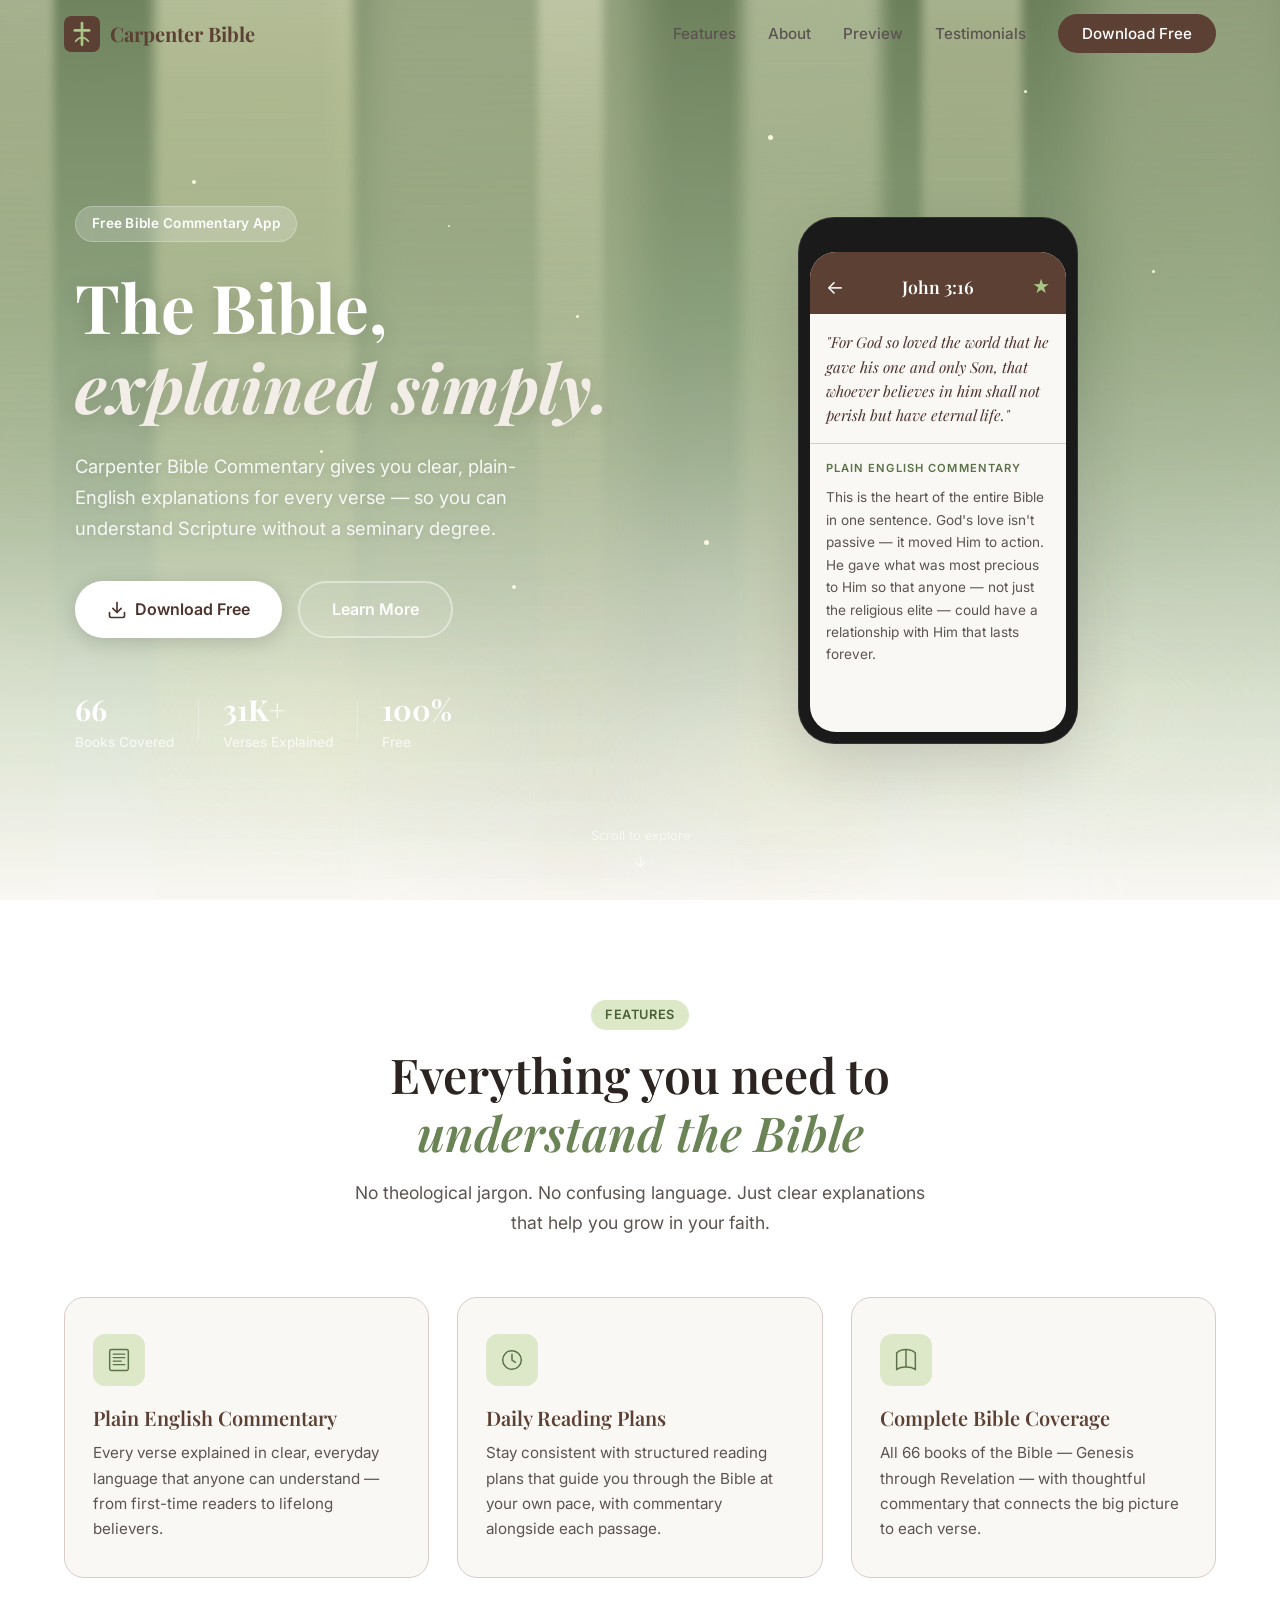
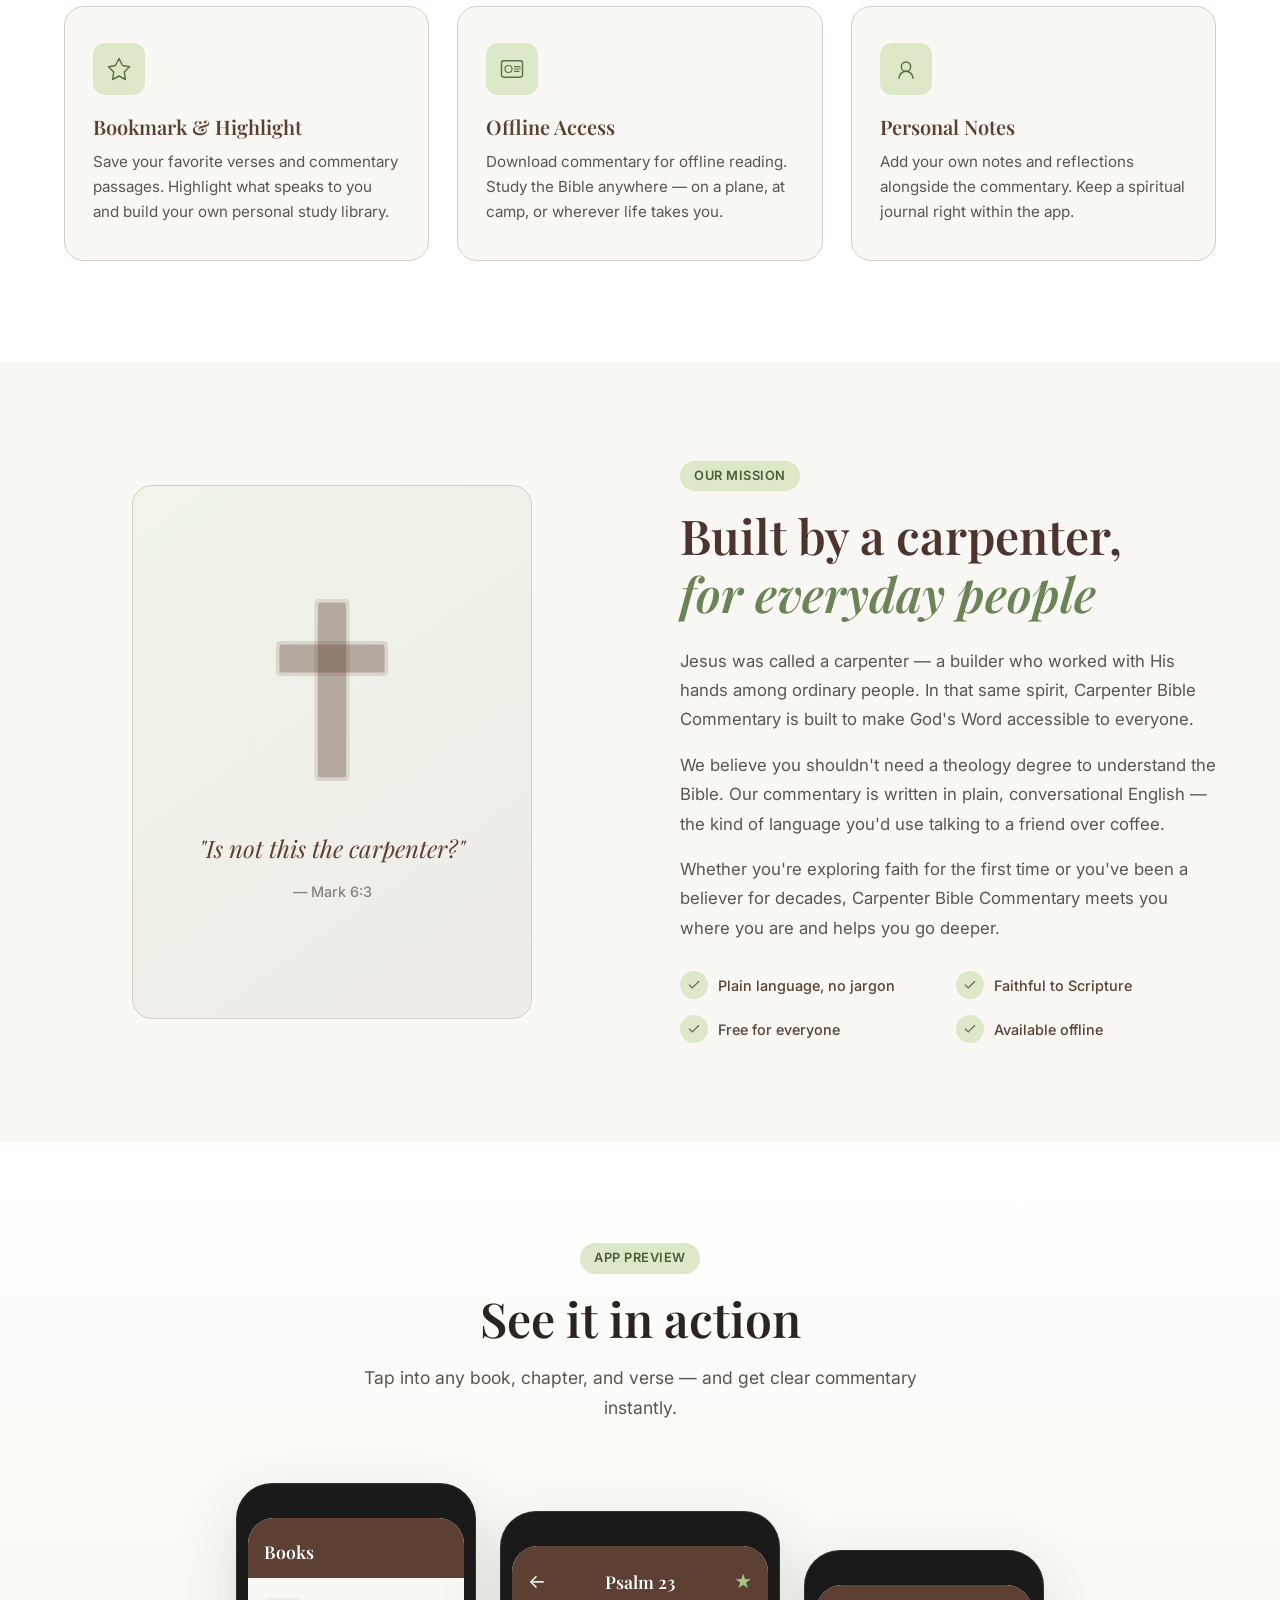
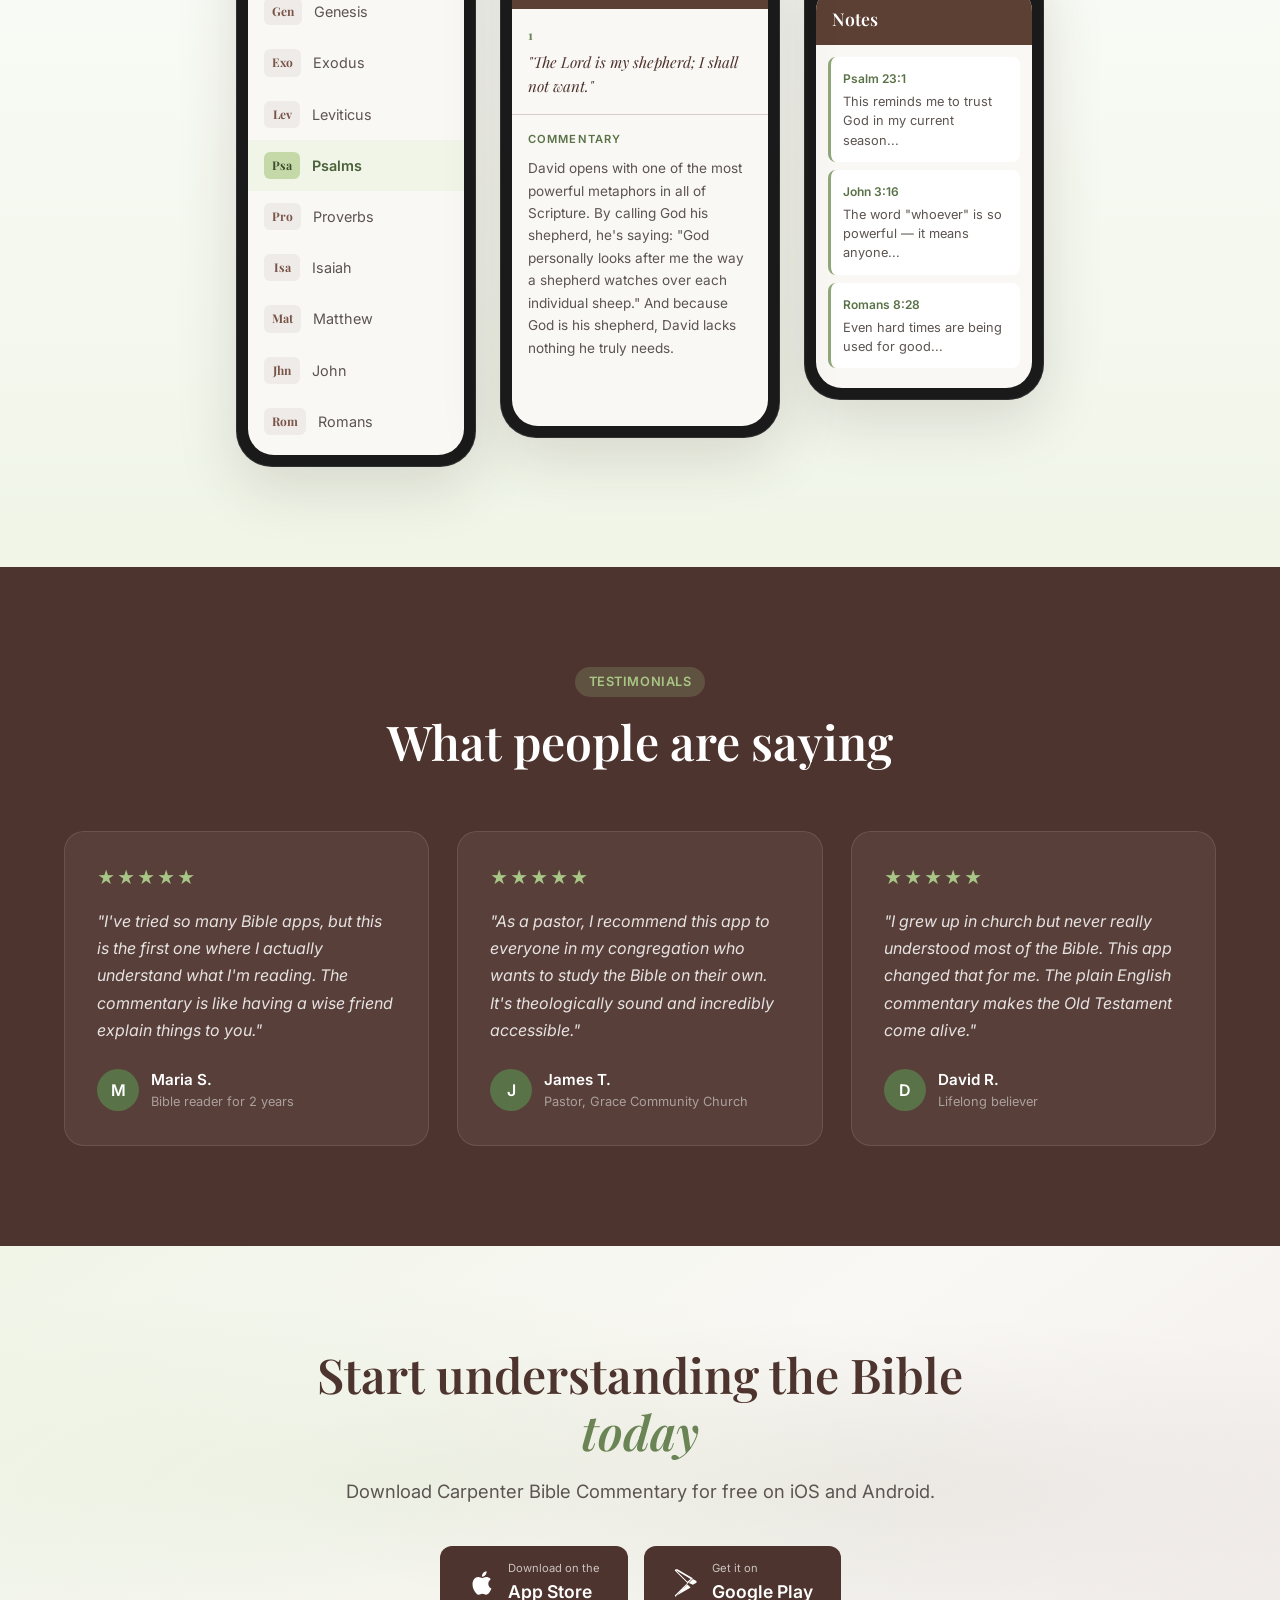
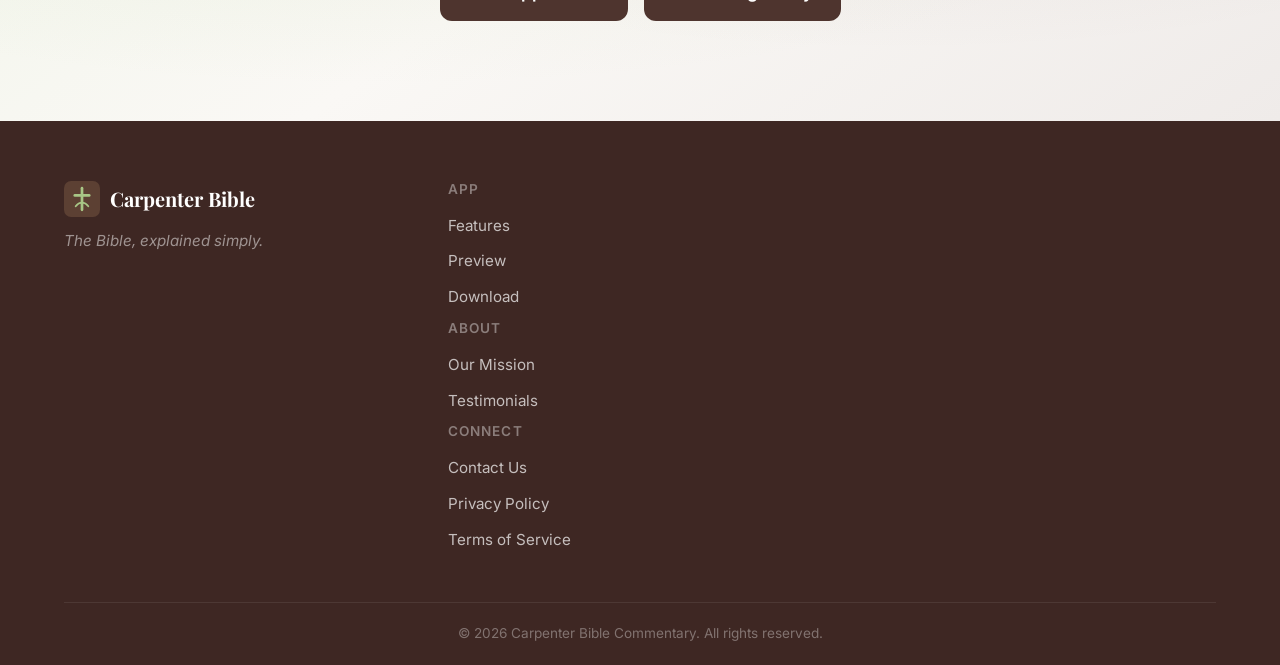
==== commit 6c779204: "Dramatically animate light rays with sweep, bloom, and dust motes The light rays were static with ba" ====
--- a/index.html
+++ b/index.html
@@ -45,6 +45,7 @@
         <div class="hero-bg-pattern"></div>
         <!-- Heavenly Light Rays -->
         <div class="light-rays" aria-hidden="true">
+            <!-- Main beams -->
             <div class="ray ray-1"></div>
             <div class="ray ray-2"></div>
             <div class="ray ray-3"></div>
@@ -52,6 +53,25 @@
             <div class="ray ray-5"></div>
             <div class="ray ray-6"></div>
             <div class="ray ray-7"></div>
+            <!-- Bloom / ground glow -->
+            <div class="ray-bloom bloom-1"></div>
+            <div class="ray-bloom bloom-2"></div>
+            <div class="ray-bloom bloom-3"></div>
+            <!-- Floating dust motes -->
+            <div class="dust-field">
+                <div class="dust dust-1"></div>
+                <div class="dust dust-2"></div>
+                <div class="dust dust-3"></div>
+                <div class="dust dust-4"></div>
+                <div class="dust dust-5"></div>
+                <div class="dust dust-6"></div>
+                <div class="dust dust-7"></div>
+                <div class="dust dust-8"></div>
+                <div class="dust dust-9"></div>
+                <div class="dust dust-10"></div>
+                <div class="dust dust-11"></div>
+                <div class="dust dust-12"></div>
+            </div>
         </div>
         <div class="container hero-container">
             <div class="hero-content">
--- a/styles.css
+++ b/styles.css
@@ -283,9 +283,8 @@
 }
 
 /* ===========================================
-   Heavenly Light Rays
-   Realistic crepuscular rays streaming down
-   from the sky with gentle shimmer animation
+   Heavenly Light Rays — Jaw-Dropping Edition
+   Sweeping beams, bloom glows, floating dust motes
    =========================================== */
 
 .light-rays {
@@ -296,146 +295,445 @@
     z-index: 0;
 }
 
+/* --- BASE RAY STYLE --- */
 .ray {
     position: absolute;
-    top: -20%;
-    height: 140%;
+    top: -30%;
+    height: 160%;
+    transform-origin: 50% 0%;
+    will-change: transform, opacity;
+}
+
+/* --- INDIVIDUAL RAYS with sweep + bloom + fade animations --- */
+
+/* Ray 1 — Hero beam, center-left, wide & bright */
+.ray-1 {
+    left: 12%;
+    width: 200px;
     background: linear-gradient(
         180deg,
-        rgba(255, 255, 240, 0.45) 0%,
-        rgba(255, 255, 230, 0.25) 20%,
-        rgba(255, 248, 220, 0.12) 50%,
-        rgba(255, 245, 210, 0.04) 75%,
+        rgba(255, 255, 230, 0.0) 0%,
+        rgba(255, 255, 220, 0.6) 8%,
+        rgba(255, 250, 205, 0.4) 25%,
+        rgba(255, 248, 200, 0.15) 55%,
+        rgba(255, 245, 195, 0.03) 80%,
+        transparent 100%
+    );
+    filter: blur(6px);
+    animation: sweep-1 18s ease-in-out infinite, bloom-1 8s ease-in-out infinite;
+}
+
+/* Ray 2 — Right side, medium width */
+.ray-2 {
+    left: 58%;
+    width: 140px;
+    background: linear-gradient(
+        180deg,
+        rgba(255, 255, 235, 0.0) 0%,
+        rgba(255, 255, 225, 0.5) 10%,
+        rgba(255, 252, 215, 0.3) 30%,
+        rgba(255, 248, 200, 0.1) 60%,
         transparent 100%
     );
     filter: blur(8px);
-    transform-origin: top center;
-    will-change: opacity;
-}
-
-/* --- Individual rays: varying widths, positions, angles, opacities --- */
-
-/* Primary ray — wide, bright, center-left */
-.ray-1 {
-    left: 15%;
-    width: 180px;
-    transform: rotate(8deg);
-    opacity: 0.7;
-    animation: ray-shimmer-1 8s ease-in-out infinite;
-}
-
-/* Secondary ray — narrower, right side */
-.ray-2 {
-    left: 55%;
-    width: 120px;
-    transform: rotate(-5deg);
-    opacity: 0.5;
-    animation: ray-shimmer-2 10s ease-in-out infinite;
-    animation-delay: -3s;
-}
-
-/* Accent ray — thin, far left */
+    animation: sweep-2 22s ease-in-out infinite, bloom-2 10s ease-in-out infinite;
+    animation-delay: -4s, -2s;
+}
+
+/* Ray 3 — Far left accent, thin & sharp */
 .ray-3 {
-    left: 3%;
-    width: 70px;
-    transform: rotate(14deg);
-    opacity: 0.35;
-    animation: ray-shimmer-3 12s ease-in-out infinite;
-    animation-delay: -7s;
-}
-
-/* Wide diffuse ray — center */
+    left: -2%;
+    width: 80px;
+    background: linear-gradient(
+        180deg,
+        rgba(255, 255, 240, 0.0) 0%,
+        rgba(255, 255, 230, 0.55) 6%,
+        rgba(255, 250, 210, 0.3) 25%,
+        rgba(255, 245, 190, 0.08) 55%,
+        transparent 100%
+    );
+    filter: blur(4px);
+    animation: sweep-3 25s ease-in-out infinite, bloom-3 12s ease-in-out infinite;
+    animation-delay: -8s, -6s;
+}
+
+/* Ray 4 — Wide atmospheric wash, center */
 .ray-4 {
-    left: 32%;
-    width: 220px;
-    transform: rotate(3deg);
-    opacity: 0.3;
-    filter: blur(18px);
-    animation: ray-shimmer-4 14s ease-in-out infinite;
-    animation-delay: -2s;
-}
-
-/* Narrow bright ray — right-center */
+    left: 28%;
+    width: 280px;
+    background: linear-gradient(
+        180deg,
+        rgba(255, 255, 230, 0.0) 0%,
+        rgba(255, 252, 220, 0.35) 10%,
+        rgba(255, 248, 205, 0.18) 35%,
+        rgba(255, 245, 195, 0.05) 65%,
+        transparent 100%
+    );
+    filter: blur(22px);
+    animation: sweep-4 28s ease-in-out infinite, bloom-4 14s ease-in-out infinite;
+    animation-delay: -3s, -7s;
+}
+
+/* Ray 5 — Bright narrow beam, right-center */
 .ray-5 {
     left: 72%;
-    width: 90px;
-    transform: rotate(-10deg);
-    opacity: 0.55;
-    animation: ray-shimmer-5 9s ease-in-out infinite;
-    animation-delay: -5s;
-}
-
-/* Very wide atmospheric glow — far right */
+    width: 100px;
+    background: linear-gradient(
+        180deg,
+        rgba(255, 255, 235, 0.0) 0%,
+        rgba(255, 255, 225, 0.6) 7%,
+        rgba(255, 250, 210, 0.35) 22%,
+        rgba(255, 245, 195, 0.1) 50%,
+        transparent 100%
+    );
+    filter: blur(5px);
+    animation: sweep-5 20s ease-in-out infinite, bloom-5 9s ease-in-out infinite;
+    animation-delay: -12s, -4s;
+}
+
+/* Ray 6 — Far right, wide & soft */
 .ray-6 {
-    left: 82%;
-    width: 250px;
-    transform: rotate(-15deg);
-    opacity: 0.2;
-    filter: blur(25px);
-    animation: ray-shimmer-6 16s ease-in-out infinite;
-    animation-delay: -9s;
-}
-
-/* Subtle thin ray — between primary rays */
+    left: 85%;
+    width: 220px;
+    background: linear-gradient(
+        180deg,
+        rgba(255, 255, 230, 0.0) 0%,
+        rgba(255, 252, 220, 0.3) 12%,
+        rgba(255, 248, 205, 0.15) 35%,
+        rgba(255, 245, 195, 0.04) 60%,
+        transparent 100%
+    );
+    filter: blur(28px);
+    animation: sweep-6 32s ease-in-out infinite, bloom-6 16s ease-in-out infinite;
+    animation-delay: -15s, -9s;
+}
+
+/* Ray 7 — Thin beam, left-center gap filler */
 .ray-7 {
-    left: 44%;
-    width: 55px;
-    transform: rotate(6deg);
-    opacity: 0.4;
-    filter: blur(5px);
-    animation: ray-shimmer-7 11s ease-in-out infinite;
-    animation-delay: -4s;
-}
-
-/* --- Shimmer Keyframes: gentle opacity pulsing at different rates --- */
-
-@keyframes ray-shimmer-1 {
-    0%, 100% { opacity: 0.7; }
-    40%      { opacity: 0.45; }
-    70%      { opacity: 0.75; }
-}
-
-@keyframes ray-shimmer-2 {
-    0%, 100% { opacity: 0.5; }
-    35%      { opacity: 0.65; }
-    65%      { opacity: 0.35; }
-}
-
-@keyframes ray-shimmer-3 {
+    left: 42%;
+    width: 65px;
+    background: linear-gradient(
+        180deg,
+        rgba(255, 255, 240, 0.0) 0%,
+        rgba(255, 255, 230, 0.5) 8%,
+        rgba(255, 250, 215, 0.25) 28%,
+        rgba(255, 245, 200, 0.06) 55%,
+        transparent 100%
+    );
+    filter: blur(4px);
+    animation: sweep-7 15s ease-in-out infinite, bloom-7 11s ease-in-out infinite;
+    animation-delay: -6s, -3s;
+}
+
+/* --- SWEEP KEYFRAMES: rays slowly sway left/right from their origin point --- */
+
+@keyframes sweep-1 {
+    0%, 100% { transform: rotate(6deg)  scaleX(1); }
+    30%      { transform: rotate(12deg) scaleX(1.15); }
+    60%      { transform: rotate(2deg)  scaleX(0.9); }
+    80%      { transform: rotate(9deg)  scaleX(1.05); }
+}
+
+@keyframes sweep-2 {
+    0%, 100% { transform: rotate(-4deg)  scaleX(1); }
+    25%      { transform: rotate(-10deg) scaleX(0.85); }
+    55%      { transform: rotate(2deg)   scaleX(1.2); }
+    75%      { transform: rotate(-7deg)  scaleX(1); }
+}
+
+@keyframes sweep-3 {
+    0%, 100% { transform: rotate(16deg) scaleX(1); }
+    35%      { transform: rotate(8deg)  scaleX(1.3); }
+    65%      { transform: rotate(20deg) scaleX(0.8); }
+    85%      { transform: rotate(12deg) scaleX(1.1); }
+}
+
+@keyframes sweep-4 {
+    0%, 100% { transform: rotate(2deg)  scaleX(1); }
+    40%      { transform: rotate(-3deg) scaleX(1.1); }
+    70%      { transform: rotate(5deg)  scaleX(0.95); }
+}
+
+@keyframes sweep-5 {
+    0%, 100% { transform: rotate(-8deg)  scaleX(1); }
+    20%      { transform: rotate(-3deg)  scaleX(1.2); }
+    50%      { transform: rotate(-14deg) scaleX(0.85); }
+    80%      { transform: rotate(-6deg)  scaleX(1.1); }
+}
+
+@keyframes sweep-6 {
+    0%, 100% { transform: rotate(-12deg) scaleX(1); }
+    30%      { transform: rotate(-18deg) scaleX(1.15); }
+    60%      { transform: rotate(-8deg)  scaleX(0.9); }
+}
+
+@keyframes sweep-7 {
+    0%, 100% { transform: rotate(5deg)  scaleX(1); }
+    25%      { transform: rotate(10deg) scaleX(1.25); }
+    55%      { transform: rotate(0deg)  scaleX(0.85); }
+    80%      { transform: rotate(8deg)  scaleX(1.1); }
+}
+
+/* --- BLOOM KEYFRAMES: dramatic opacity breathing --- */
+
+@keyframes bloom-1 {
+    0%, 100% { opacity: 0.75; }
+    30%      { opacity: 0.4; }
+    60%      { opacity: 0.85; }
+    80%      { opacity: 0.55; }
+}
+
+@keyframes bloom-2 {
+    0%, 100% { opacity: 0.55; }
+    40%      { opacity: 0.25; }
+    70%      { opacity: 0.7; }
+}
+
+@keyframes bloom-3 {
+    0%, 100% { opacity: 0.4; }
+    25%      { opacity: 0.65; }
+    50%      { opacity: 0.15; }
+    75%      { opacity: 0.5; }
+}
+
+@keyframes bloom-4 {
     0%, 100% { opacity: 0.35; }
+    35%      { opacity: 0.12; }
+    65%      { opacity: 0.45; }
+    85%      { opacity: 0.2; }
+}
+
+@keyframes bloom-5 {
+    0%, 100% { opacity: 0.6; }
+    30%      { opacity: 0.3; }
+    55%      { opacity: 0.75; }
+    80%      { opacity: 0.45; }
+}
+
+@keyframes bloom-6 {
+    0%, 100% { opacity: 0.25; }
+    50%      { opacity: 0.1; }
+    80%      { opacity: 0.35; }
+}
+
+@keyframes bloom-7 {
+    0%, 100% { opacity: 0.45; }
+    20%      { opacity: 0.7; }
     50%      { opacity: 0.2; }
-    80%      { opacity: 0.45; }
-}
-
-@keyframes ray-shimmer-4 {
-    0%, 100% { opacity: 0.3; }
-    30%      { opacity: 0.15; }
-    60%      { opacity: 0.38; }
-}
-
-@keyframes ray-shimmer-5 {
-    0%, 100% { opacity: 0.55; }
-    45%      { opacity: 0.35; }
-    75%      { opacity: 0.6; }
-}
-
-@keyframes ray-shimmer-6 {
-    0%, 100% { opacity: 0.2; }
-    50%      { opacity: 0.12; }
-    85%      { opacity: 0.28; }
-}
-
-@keyframes ray-shimmer-7 {
-    0%, 100% { opacity: 0.4; }
-    40%      { opacity: 0.25; }
-    70%      { opacity: 0.5; }
+    75%      { opacity: 0.55; }
+}
+
+/* --- GROUND BLOOM: warm glow pools where rays hit --- */
+
+.ray-bloom {
+    position: absolute;
+    border-radius: 50%;
+    pointer-events: none;
+    will-change: transform, opacity;
+}
+
+.bloom-1 {
+    bottom: 8%;
+    left: 10%;
+    width: 450px;
+    height: 200px;
+    background: radial-gradient(ellipse, rgba(255, 248, 200, 0.25) 0%, rgba(255, 245, 190, 0.08) 40%, transparent 70%);
+    filter: blur(40px);
+    animation: ground-bloom-1 18s ease-in-out infinite;
+}
+
+.bloom-2 {
+    bottom: 5%;
+    left: 45%;
+    width: 350px;
+    height: 160px;
+    background: radial-gradient(ellipse, rgba(255, 250, 210, 0.2) 0%, rgba(255, 245, 195, 0.06) 45%, transparent 70%);
+    filter: blur(35px);
+    animation: ground-bloom-2 22s ease-in-out infinite;
+    animation-delay: -8s;
+}
+
+.bloom-3 {
+    bottom: 10%;
+    left: 70%;
+    width: 380px;
+    height: 180px;
+    background: radial-gradient(ellipse, rgba(255, 252, 220, 0.18) 0%, rgba(255, 248, 200, 0.05) 40%, transparent 70%);
+    filter: blur(45px);
+    animation: ground-bloom-3 26s ease-in-out infinite;
+    animation-delay: -14s;
+}
+
+@keyframes ground-bloom-1 {
+    0%, 100% { opacity: 0.7; transform: scale(1) translateX(0); }
+    30%      { opacity: 0.35; transform: scale(1.15) translateX(30px); }
+    60%      { opacity: 0.8; transform: scale(0.9) translateX(-20px); }
+}
+
+@keyframes ground-bloom-2 {
+    0%, 100% { opacity: 0.5; transform: scale(1) translateX(0); }
+    40%      { opacity: 0.2; transform: scale(1.2) translateX(-25px); }
+    75%      { opacity: 0.6; transform: scale(0.95) translateX(15px); }
+}
+
+@keyframes ground-bloom-3 {
+    0%, 100% { opacity: 0.45; transform: scale(1); }
+    35%      { opacity: 0.65; transform: scale(1.1); }
+    65%      { opacity: 0.2; transform: scale(0.85); }
+}
+
+/* --- FLOATING DUST MOTES: tiny particles drifting in the light --- */
+
+.dust-field {
+    position: absolute;
+    inset: 0;
+    overflow: hidden;
+}
+
+.dust {
+    position: absolute;
+    border-radius: 50%;
+    background: rgba(255, 255, 230, 0.9);
+    will-change: transform, opacity;
+}
+
+.dust-1 {
+    width: 4px; height: 4px;
+    top: 20%; left: 15%;
+    animation: float-1 12s ease-in-out infinite, twinkle 4s ease-in-out infinite;
+}
+.dust-2 {
+    width: 3px; height: 3px;
+    top: 35%; left: 45%;
+    animation: float-2 16s ease-in-out infinite, twinkle 5s ease-in-out infinite;
+    animation-delay: -3s, -1s;
+}
+.dust-3 {
+    width: 5px; height: 5px;
+    top: 15%; left: 60%;
+    animation: float-3 14s ease-in-out infinite, twinkle 3.5s ease-in-out infinite;
+    animation-delay: -7s, -2s;
+}
+.dust-4 {
+    width: 3px; height: 3px;
+    top: 50%; left: 25%;
+    animation: float-4 18s ease-in-out infinite, twinkle 6s ease-in-out infinite;
+    animation-delay: -5s, -3s;
+}
+.dust-5 {
+    width: 4px; height: 4px;
+    top: 40%; left: 75%;
+    animation: float-5 13s ease-in-out infinite, twinkle 4.5s ease-in-out infinite;
+    animation-delay: -9s, -1.5s;
+}
+.dust-6 {
+    width: 2px; height: 2px;
+    top: 25%; left: 35%;
+    animation: float-6 20s ease-in-out infinite, twinkle 5.5s ease-in-out infinite;
+    animation-delay: -11s, -2.5s;
+}
+.dust-7 {
+    width: 5px; height: 5px;
+    top: 60%; left: 55%;
+    animation: float-1 15s ease-in-out infinite, twinkle 3s ease-in-out infinite;
+    animation-delay: -4s, -1s;
+}
+.dust-8 {
+    width: 3px; height: 3px;
+    top: 10%; left: 80%;
+    animation: float-3 17s ease-in-out infinite, twinkle 6.5s ease-in-out infinite;
+    animation-delay: -13s, -4s;
+}
+.dust-9 {
+    width: 4px; height: 4px;
+    top: 45%; left: 10%;
+    animation: float-5 11s ease-in-out infinite, twinkle 4s ease-in-out infinite;
+    animation-delay: -2s, -2s;
+}
+.dust-10 {
+    width: 2px; height: 2px;
+    top: 55%; left: 68%;
+    animation: float-2 19s ease-in-out infinite, twinkle 5s ease-in-out infinite;
+    animation-delay: -8s, -3s;
+}
+.dust-11 {
+    width: 3px; height: 3px;
+    top: 30%; left: 90%;
+    animation: float-4 14s ease-in-out infinite, twinkle 3.5s ease-in-out infinite;
+    animation-delay: -6s, -1s;
+}
+.dust-12 {
+    width: 4px; height: 4px;
+    top: 65%; left: 40%;
+    animation: float-6 16s ease-in-out infinite, twinkle 4.5s ease-in-out infinite;
+    animation-delay: -10s, -2s;
+}
+
+/* Dust float paths — gentle wandering arcs */
+@keyframes float-1 {
+    0%, 100% { transform: translate(0, 0); }
+    25%      { transform: translate(40px, -60px); }
+    50%      { transform: translate(-20px, -120px); }
+    75%      { transform: translate(30px, -70px); }
+}
+
+@keyframes float-2 {
+    0%, 100% { transform: translate(0, 0); }
+    30%      { transform: translate(-50px, -45px); }
+    60%      { transform: translate(25px, -100px); }
+    80%      { transform: translate(-15px, -55px); }
+}
+
+@keyframes float-3 {
+    0%, 100% { transform: translate(0, 0); }
+    20%      { transform: translate(30px, -80px); }
+    50%      { transform: translate(-40px, -40px); }
+    75%      { transform: translate(20px, -110px); }
+}
+
+@keyframes float-4 {
+    0%, 100% { transform: translate(0, 0); }
+    35%      { transform: translate(-35px, -70px); }
+    65%      { transform: translate(45px, -30px); }
+    85%      { transform: translate(-10px, -90px); }
+}
+
+@keyframes float-5 {
+    0%, 100% { transform: translate(0, 0); }
+    25%      { transform: translate(25px, -50px); }
+    50%      { transform: translate(-30px, -95px); }
+    75%      { transform: translate(15px, -60px); }
+}
+
+@keyframes float-6 {
+    0%, 100% { transform: translate(0, 0); }
+    30%      { transform: translate(-20px, -85px); }
+    55%      { transform: translate(35px, -45px); }
+    80%      { transform: translate(-25px, -105px); }
+}
+
+/* Dust twinkle — appears and disappears */
+@keyframes twinkle {
+    0%, 100% { opacity: 0; }
+    15%      { opacity: 0.9; }
+    50%      { opacity: 0.3; }
+    75%      { opacity: 0.8; }
+    90%      { opacity: 0.1; }
 }
 
 /* Reduce motion for accessibility */
 @media (prefers-reduced-motion: reduce) {
-    .ray {
+    .ray, .ray-bloom, .dust {
         animation: none !important;
     }
+    .ray-1 { opacity: 0.7; transform: rotate(8deg); }
+    .ray-2 { opacity: 0.5; transform: rotate(-5deg); }
+    .ray-3 { opacity: 0.4; transform: rotate(14deg); }
+    .ray-4 { opacity: 0.3; transform: rotate(3deg); }
+    .ray-5 { opacity: 0.55; transform: rotate(-8deg); }
+    .ray-6 { opacity: 0.2; transform: rotate(-12deg); }
+    .ray-7 { opacity: 0.4; transform: rotate(5deg); }
+    .dust { opacity: 0.5; }
 }
 
 .hero-container {
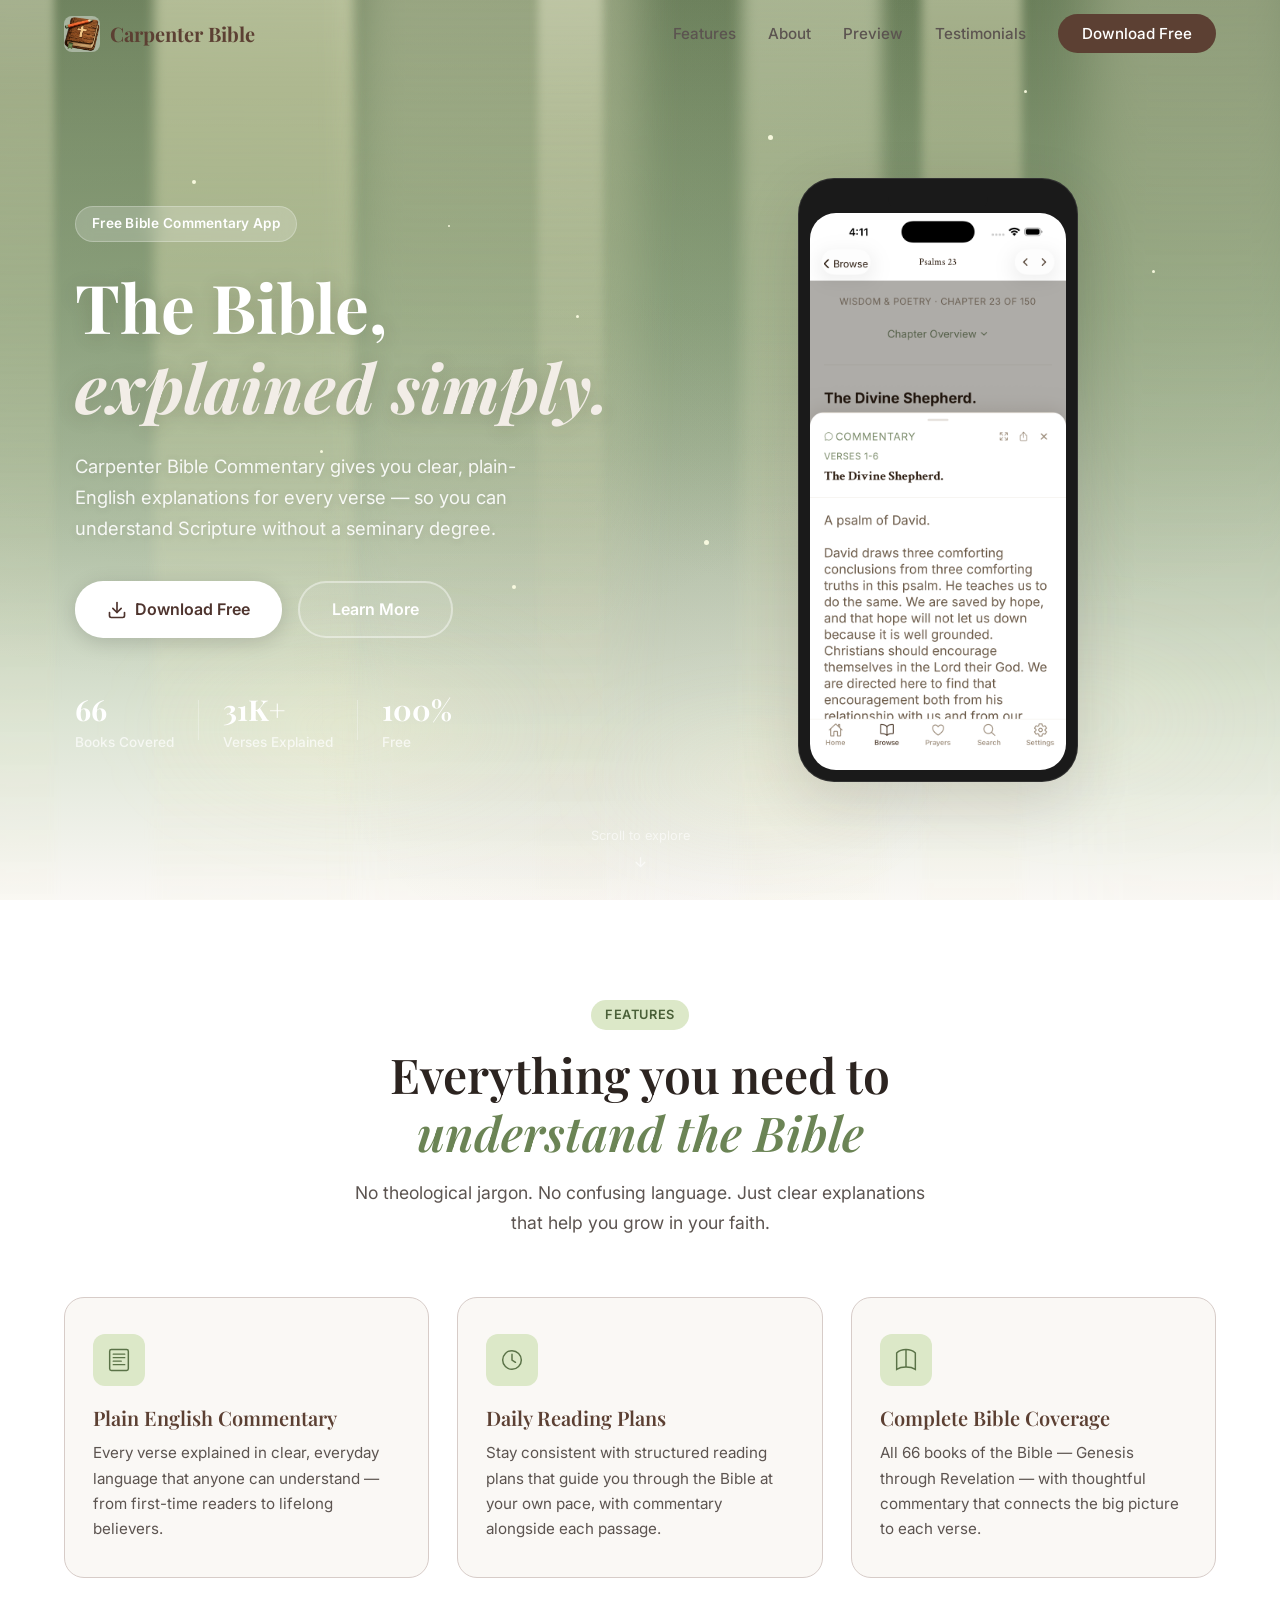
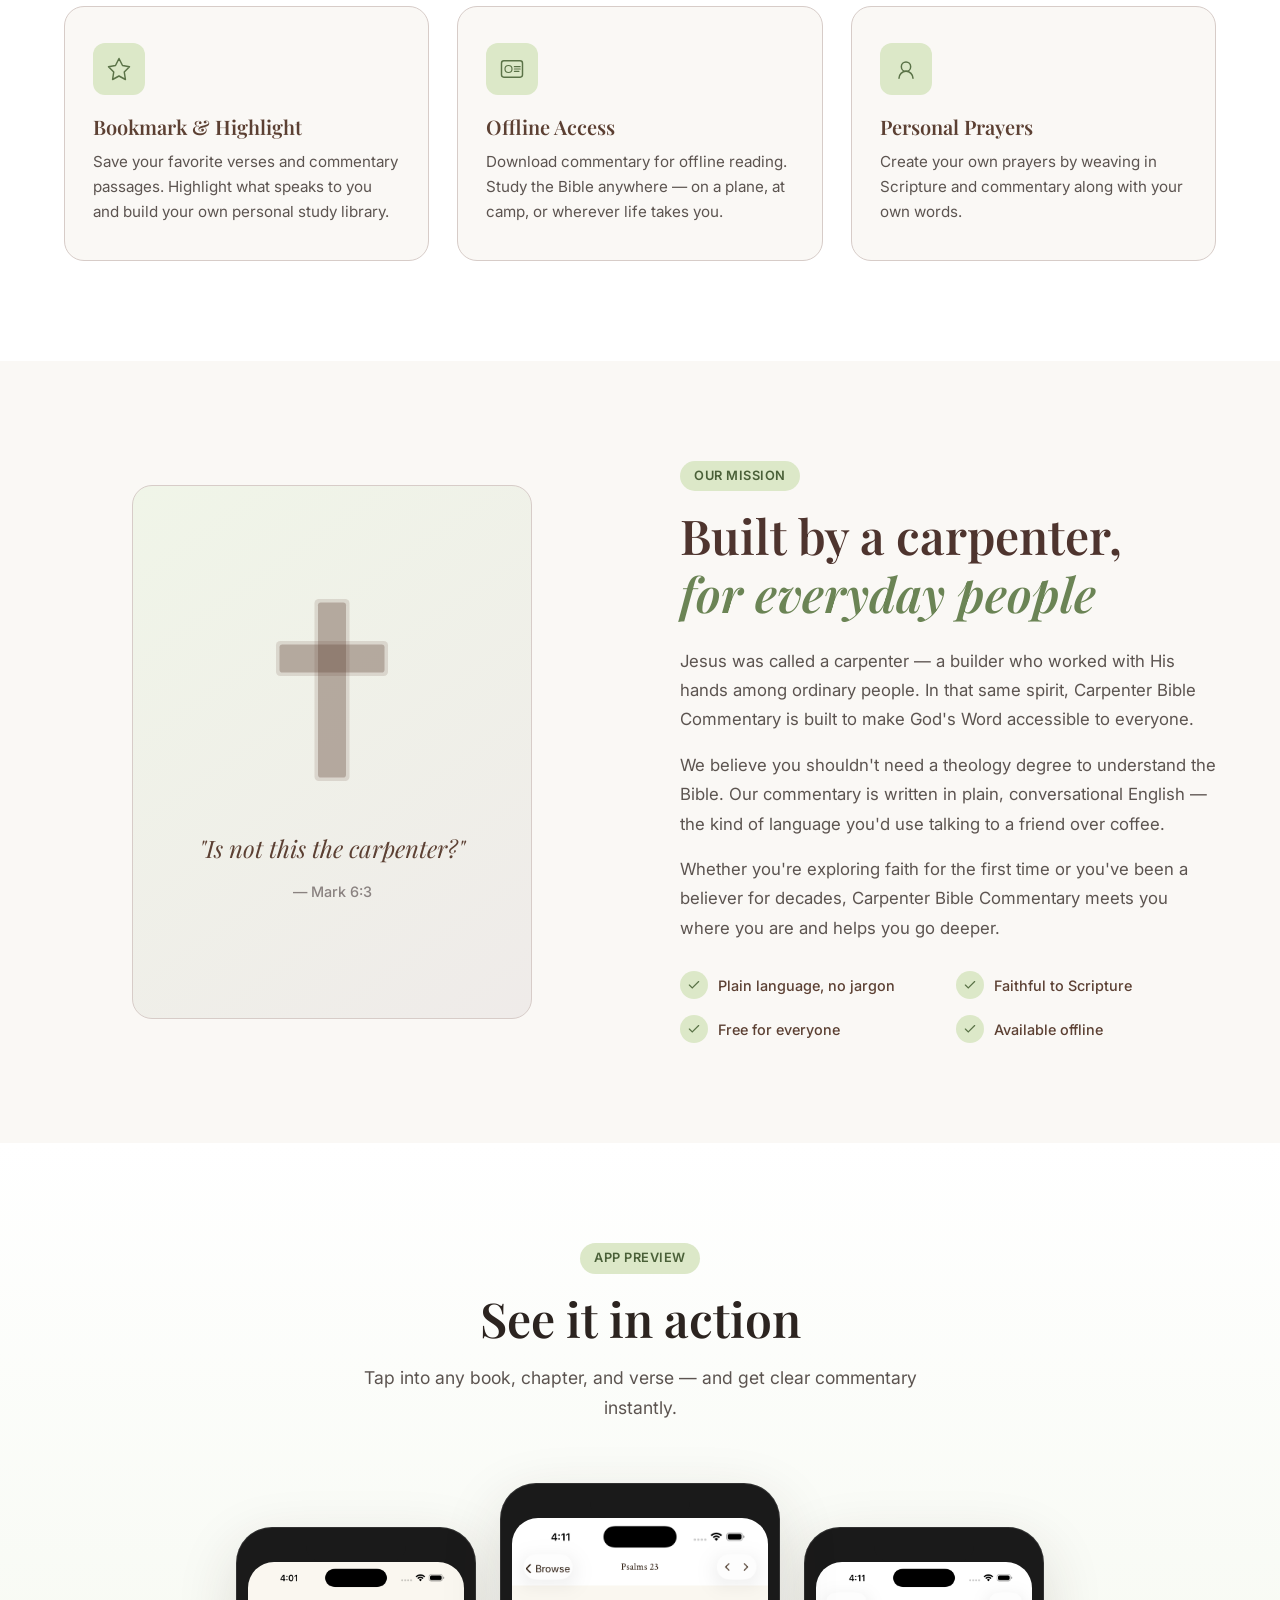
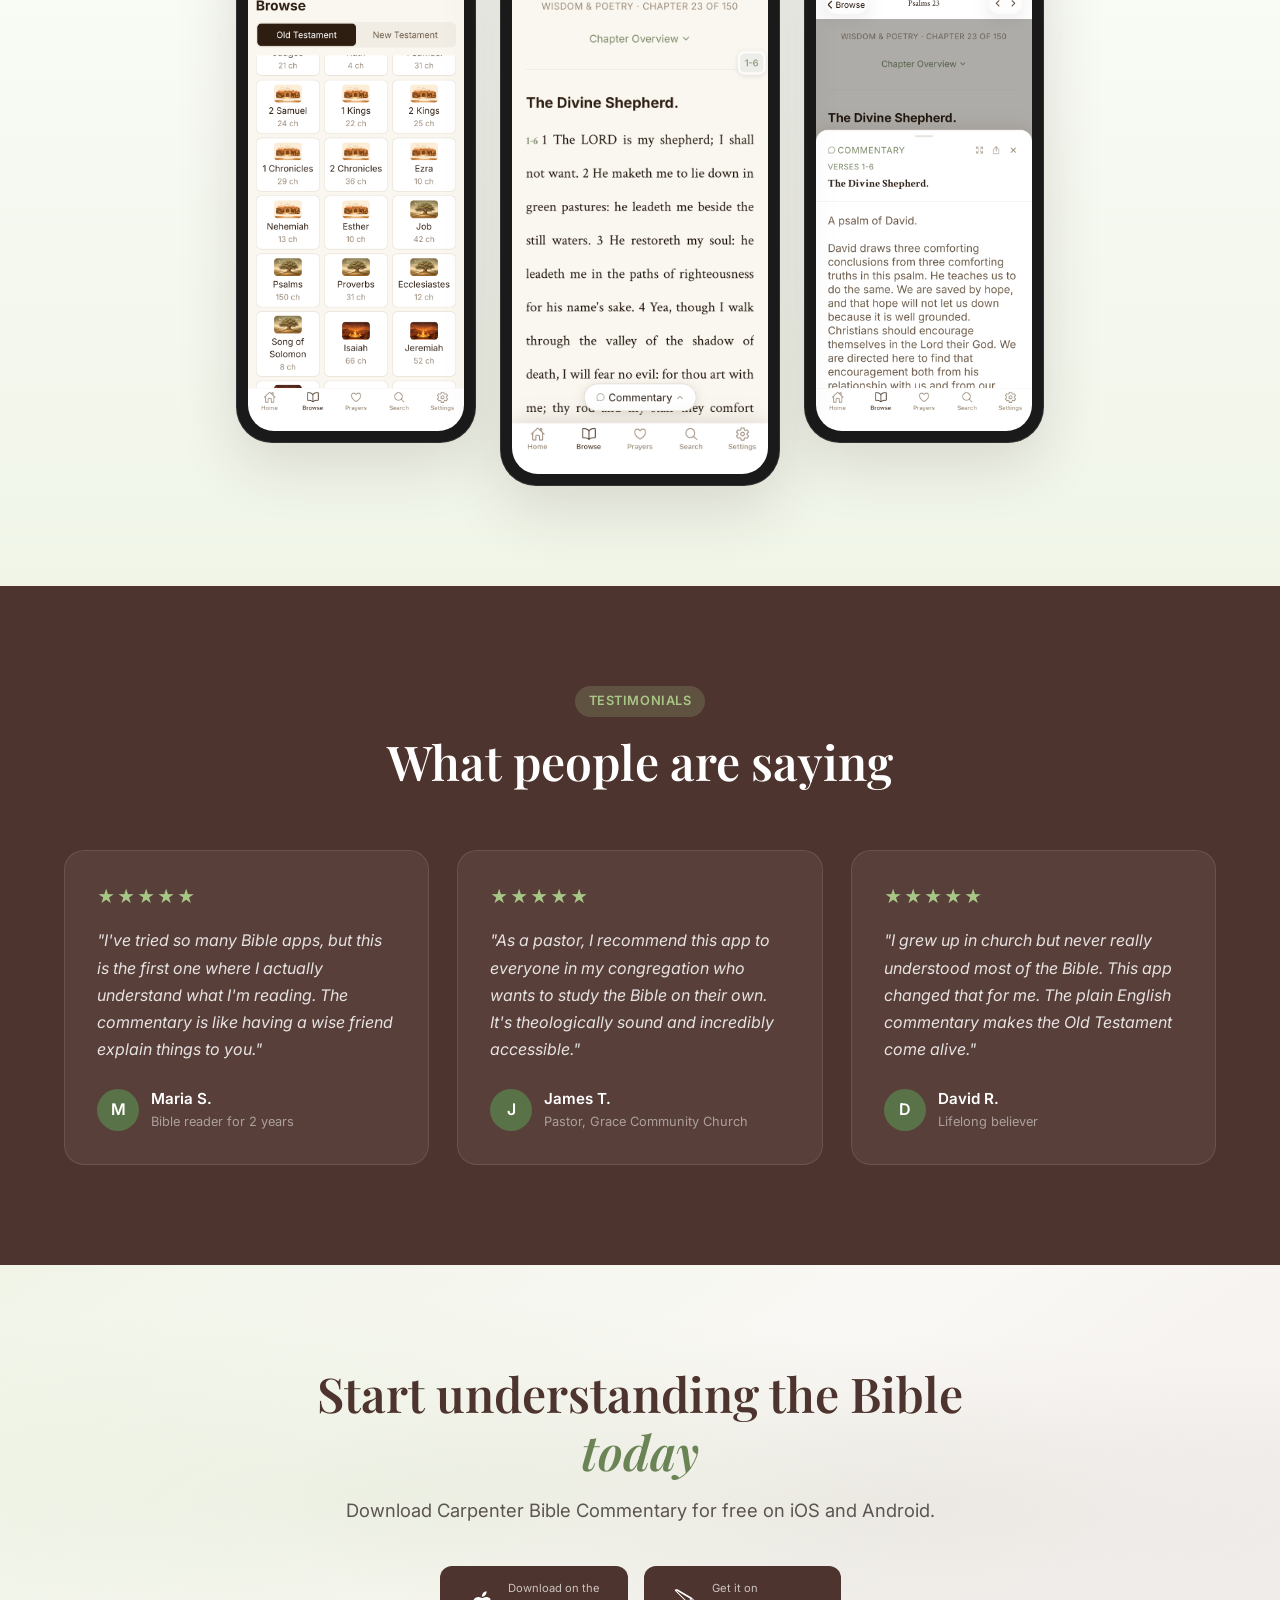
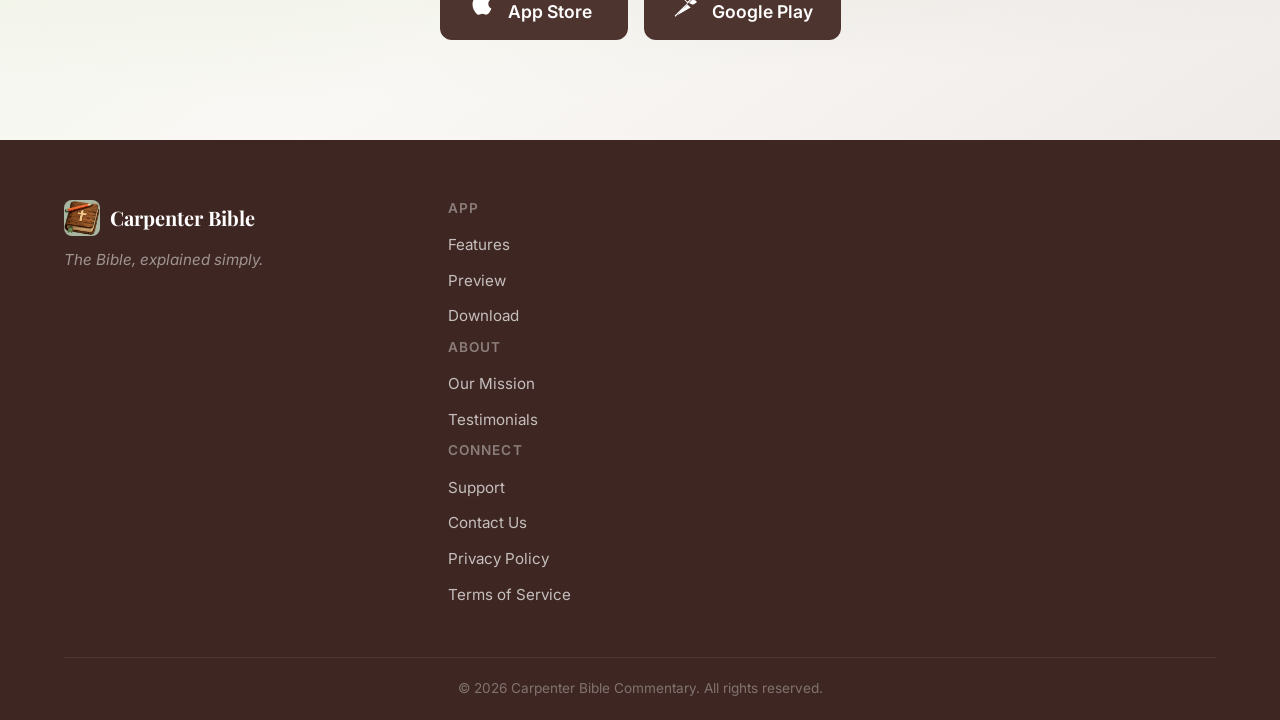
==== commit f585cbbd: "added support and privacy, updated screenshots" ====
--- a/index.html
+++ b/index.html
@@ -9,7 +9,7 @@
     <link rel="preconnect" href="https://fonts.gstatic.com" crossorigin>
     <link href="https://fonts.googleapis.com/css2?family=Playfair+Display:ital,wght@0,400;0,600;0,700;1,400&family=Inter:wght@300;400;500;600&display=swap" rel="stylesheet">
     <link rel="stylesheet" href="styles.css">
-    <link rel="icon" type="image/svg+xml" href="favicon.svg">
+    <link rel="icon" type="image/png" href="images/carpenter_logo_final_small.png">
 </head>
 <body>
 
@@ -17,12 +17,7 @@
     <nav class="navbar" id="navbar">
         <div class="container nav-container">
             <a href="#" class="nav-logo">
-                <svg class="logo-icon" viewBox="0 0 40 40" fill="none" xmlns="http://www.w3.org/2000/svg">
-                    <rect width="40" height="40" rx="8" fill="#5C4033"/>
-                    <path d="M20 8L20 32" stroke="#A8C686" stroke-width="3" stroke-linecap="round"/>
-                    <path d="M12 16L28 16" stroke="#A8C686" stroke-width="3" stroke-linecap="round"/>
-                    <path d="M13 28C13 28 16 24 20 24C24 24 27 28 27 28" stroke="#A8C686" stroke-width="2" stroke-linecap="round"/>
-                </svg>
+                <img class="logo-icon" src="images/carpenter_logo_final_small.png" alt="Carpenter Bible Logo">
                 <span>Carpenter Bible</span>
             </a>
             <button class="nav-toggle" id="navToggle" aria-label="Toggle navigation">
@@ -107,18 +102,7 @@
                     <div class="phone-frame">
                         <div class="phone-notch"></div>
                         <div class="phone-screen">
-                            <div class="screen-header">
-                                <span class="screen-back">&larr;</span>
-                                <span class="screen-title">John 3:16</span>
-                                <span class="screen-icon">&#9733;</span>
-                            </div>
-                            <div class="screen-verse">
-                                <p class="verse-text">"For God so loved the world that he gave his one and only Son, that whoever believes in him shall not perish but have eternal life."</p>
-                            </div>
-                            <div class="screen-commentary">
-                                <div class="commentary-label">Plain English Commentary</div>
-                                <p class="commentary-text">This is the heart of the entire Bible in one sentence. God's love isn't passive — it moved Him to action. He gave what was most precious to Him so that anyone — not just the religious elite — could have a relationship with Him that lasts forever.</p>
-                            </div>
+                            <img src="images/screen_commentary.png" alt="Carpenter Bible Commentary - Psalm 23 commentary view" class="screen-img">
                         </div>
                     </div>
                 </div>
@@ -200,8 +184,8 @@
                             <path d="M12 40C12 33.4 17.4 28 24 28C30.6 28 36 33.4 36 40" stroke="currentColor" stroke-width="2.5" stroke-linecap="round"/>
                         </svg>
                     </div>
-                    <h3>Personal Notes</h3>
-                    <p>Add your own notes and reflections alongside the commentary. Keep a spiritual journal right within the app.</p>
+                    <h3>Personal Prayers</h3>
+                    <p>Create your own prayers by weaving in Scripture and commentary along with your own words.</p>
                 </div>
             </div>
         </div>
@@ -275,20 +259,7 @@
                     <div class="phone-frame phone-frame-small">
                         <div class="phone-notch"></div>
                         <div class="phone-screen">
-                            <div class="screen-header">
-                                <span class="screen-title">Books</span>
-                            </div>
-                            <div class="screen-list">
-                                <div class="list-item"><span class="list-abbr">Gen</span> Genesis</div>
-                                <div class="list-item"><span class="list-abbr">Exo</span> Exodus</div>
-                                <div class="list-item"><span class="list-abbr">Lev</span> Leviticus</div>
-                                <div class="list-item active"><span class="list-abbr">Psa</span> Psalms</div>
-                                <div class="list-item"><span class="list-abbr">Pro</span> Proverbs</div>
-                                <div class="list-item"><span class="list-abbr">Isa</span> Isaiah</div>
-                                <div class="list-item"><span class="list-abbr">Mat</span> Matthew</div>
-                                <div class="list-item"><span class="list-abbr">Jhn</span> John</div>
-                                <div class="list-item"><span class="list-abbr">Rom</span> Romans</div>
-                            </div>
+                            <img src="images/screen_browse.png" alt="Browse books of the Bible" class="screen-img">
                         </div>
                     </div>
                 </div>
@@ -296,19 +267,7 @@
                     <div class="phone-frame">
                         <div class="phone-notch"></div>
                         <div class="phone-screen">
-                            <div class="screen-header">
-                                <span class="screen-back">&larr;</span>
-                                <span class="screen-title">Psalm 23</span>
-                                <span class="screen-icon">&#9733;</span>
-                            </div>
-                            <div class="screen-verse">
-                                <p class="verse-number">1</p>
-                                <p class="verse-text">"The Lord is my shepherd; I shall not want."</p>
-                            </div>
-                            <div class="screen-commentary">
-                                <div class="commentary-label">Commentary</div>
-                                <p class="commentary-text">David opens with one of the most powerful metaphors in all of Scripture. By calling God his shepherd, he's saying: "God personally looks after me the way a shepherd watches over each individual sheep." And because God is his shepherd, David lacks nothing he truly needs.</p>
-                            </div>
+                            <img src="images/screen_scripture.png" alt="Read Psalm 23 scripture" class="screen-img">
                         </div>
                     </div>
                 </div>
@@ -316,23 +275,7 @@
                     <div class="phone-frame phone-frame-small">
                         <div class="phone-notch"></div>
                         <div class="phone-screen">
-                            <div class="screen-header">
-                                <span class="screen-title">Notes</span>
-                            </div>
-                            <div class="screen-notes">
-                                <div class="note-item">
-                                    <span class="note-ref">Psalm 23:1</span>
-                                    <p class="note-text">This reminds me to trust God in my current season...</p>
-                                </div>
-                                <div class="note-item">
-                                    <span class="note-ref">John 3:16</span>
-                                    <p class="note-text">The word "whoever" is so powerful — it means anyone...</p>
-                                </div>
-                                <div class="note-item">
-                                    <span class="note-ref">Romans 8:28</span>
-                                    <p class="note-text">Even hard times are being used for good...</p>
-                                </div>
-                            </div>
+                            <img src="images/screen_commentary.png" alt="Create and save prayers" class="screen-img">
                         </div>
                     </div>
                 </div>
@@ -419,12 +362,7 @@
         <div class="container footer-container">
             <div class="footer-brand">
                 <a href="#" class="nav-logo">
-                    <svg class="logo-icon" viewBox="0 0 40 40" fill="none" xmlns="http://www.w3.org/2000/svg">
-                        <rect width="40" height="40" rx="8" fill="#5C4033"/>
-                        <path d="M20 8L20 32" stroke="#A8C686" stroke-width="3" stroke-linecap="round"/>
-                        <path d="M12 16L28 16" stroke="#A8C686" stroke-width="3" stroke-linecap="round"/>
-                        <path d="M13 28C13 28 16 24 20 24C24 24 27 28 27 28" stroke="#A8C686" stroke-width="2" stroke-linecap="round"/>
-                    </svg>
+                    <img class="logo-icon" src="images/carpenter_logo_final_small.png" alt="Carpenter Bible Logo">
                     <span>Carpenter Bible</span>
                 </a>
                 <p class="footer-tagline">The Bible, explained simply.</p>
@@ -448,8 +386,9 @@
                 <div class="footer-col">
                     <h4>Connect</h4>
                     <ul>
-                        <li><a href="#">Contact Us</a></li>
-                        <li><a href="#">Privacy Policy</a></li>
+                        <li><a href="support/">Support</a></li>
+                        <li><a href="mailto:james@carpenterbible.com">Contact Us</a></li>
+                        <li><a href="policy/">Privacy Policy</a></li>
                         <li><a href="#">Terms of Service</a></li>
                     </ul>
                 </div>
--- a/styles.css
+++ b/styles.css
@@ -139,6 +139,8 @@
 .logo-icon {
     width: 36px;
     height: 36px;
+    border-radius: 8px;
+    object-fit: cover;
 }
 
 .nav-links {
@@ -878,11 +880,15 @@
     background: var(--cream);
     border-radius: 26px;
     overflow: hidden;
-    min-height: 480px;
+}
+
+.screen-img {
+    width: 100%;
+    height: auto;
+    display: block;
 }
 
 .phone-frame-small .phone-screen {
-    min-height: 400px;
 }
 
 .screen-header {
@@ -1438,6 +1444,217 @@
     font-size: 1.1rem;
     font-weight: 600;
     text-align: left;
+}
+
+
+/* --- Support Page --- */
+.support-page {
+    padding: 120px 0 80px;
+    min-height: 100vh;
+}
+
+.support-header {
+    text-align: center;
+    margin-bottom: 60px;
+}
+
+.support-header h1 {
+    font-family: 'Playfair Display', serif;
+    font-size: 2.8rem;
+    color: var(--brown-800);
+    margin: 16px 0;
+}
+
+.support-header p {
+    font-size: 1.1rem;
+    color: var(--text-secondary);
+    max-width: 560px;
+    margin: 0 auto;
+}
+
+.support-section {
+    max-width: 720px;
+    margin: 0 auto 48px;
+}
+
+.support-section h2 {
+    font-family: 'Playfair Display', serif;
+    font-size: 1.8rem;
+    color: var(--brown-800);
+    margin-bottom: 16px;
+    padding-bottom: 12px;
+    border-bottom: 2px solid var(--sage-200);
+}
+
+.support-section h3 {
+    font-family: 'Playfair Display', serif;
+    font-size: 1.2rem;
+    color: var(--brown-700);
+    margin: 24px 0 12px;
+}
+
+.support-section p {
+    font-size: 1rem;
+    color: var(--text-secondary);
+    line-height: 1.7;
+}
+
+.support-section ul {
+    list-style: none;
+    padding: 0;
+}
+
+.support-section ul li {
+    padding: 8px 0 8px 24px;
+    position: relative;
+    color: var(--text-secondary);
+    line-height: 1.6;
+}
+
+.support-section ul li::before {
+    content: '';
+    position: absolute;
+    left: 0;
+    top: 16px;
+    width: 8px;
+    height: 8px;
+    background: var(--sage-400);
+    border-radius: 50%;
+}
+
+.premium-badge {
+    font-family: 'Inter', sans-serif;
+    font-size: 0.75rem;
+    font-weight: 600;
+    text-transform: uppercase;
+    letter-spacing: 0.05em;
+    background: var(--sage-100);
+    color: var(--sage-800);
+    padding: 4px 10px;
+    border-radius: 20px;
+    vertical-align: middle;
+    margin-left: 8px;
+}
+
+/* FAQ Accordion */
+.faq-list {
+    display: flex;
+    flex-direction: column;
+    gap: 8px;
+}
+
+.faq-item {
+    background: white;
+    border: 1px solid var(--brown-100);
+    border-radius: var(--radius-md);
+    overflow: hidden;
+    transition: box-shadow var(--transition);
+}
+
+.faq-item:hover {
+    box-shadow: var(--shadow-sm);
+}
+
+.faq-item summary {
+    padding: 18px 20px;
+    font-weight: 500;
+    color: var(--brown-800);
+    cursor: pointer;
+    list-style: none;
+    display: flex;
+    align-items: center;
+    justify-content: space-between;
+    gap: 16px;
+}
+
+.faq-item summary::-webkit-details-marker {
+    display: none;
+}
+
+.faq-item summary::after {
+    content: '+';
+    font-size: 1.3rem;
+    font-weight: 300;
+    color: var(--sage-600);
+    flex-shrink: 0;
+    transition: transform var(--transition);
+}
+
+.faq-item[open] summary::after {
+    content: '\2212';
+}
+
+.faq-item p {
+    padding: 0 20px 18px;
+    margin: 0;
+}
+
+/* Contact Cards */
+.support-contact p {
+    margin-bottom: 20px;
+}
+
+.contact-methods {
+    display: flex;
+    gap: 16px;
+    margin-bottom: 20px;
+}
+
+.contact-card {
+    display: flex;
+    align-items: center;
+    gap: 14px;
+    padding: 18px 24px;
+    background: white;
+    border: 1px solid var(--brown-100);
+    border-radius: var(--radius-md);
+    text-decoration: none;
+    color: inherit;
+    transition: all var(--transition);
+    flex: 1;
+}
+
+.contact-card:hover {
+    border-color: var(--sage-300);
+    box-shadow: var(--shadow-md);
+    transform: translateY(-2px);
+}
+
+.contact-card svg {
+    color: var(--sage-600);
+    flex-shrink: 0;
+}
+
+.contact-label {
+    display: block;
+    font-size: 0.8rem;
+    font-weight: 600;
+    text-transform: uppercase;
+    letter-spacing: 0.05em;
+    color: var(--text-light);
+    margin-bottom: 2px;
+}
+
+.contact-value {
+    display: block;
+    font-weight: 500;
+    color: var(--brown-700);
+}
+
+.contact-note {
+    font-size: 0.9rem;
+    color: var(--text-light);
+    font-style: italic;
+}
+
+@media (max-width: 768px) {
+    .support-header h1 {
+        font-size: 2rem;
+    }
+
+    .contact-methods {
+        flex-direction: column;
+    }
 }
 
 
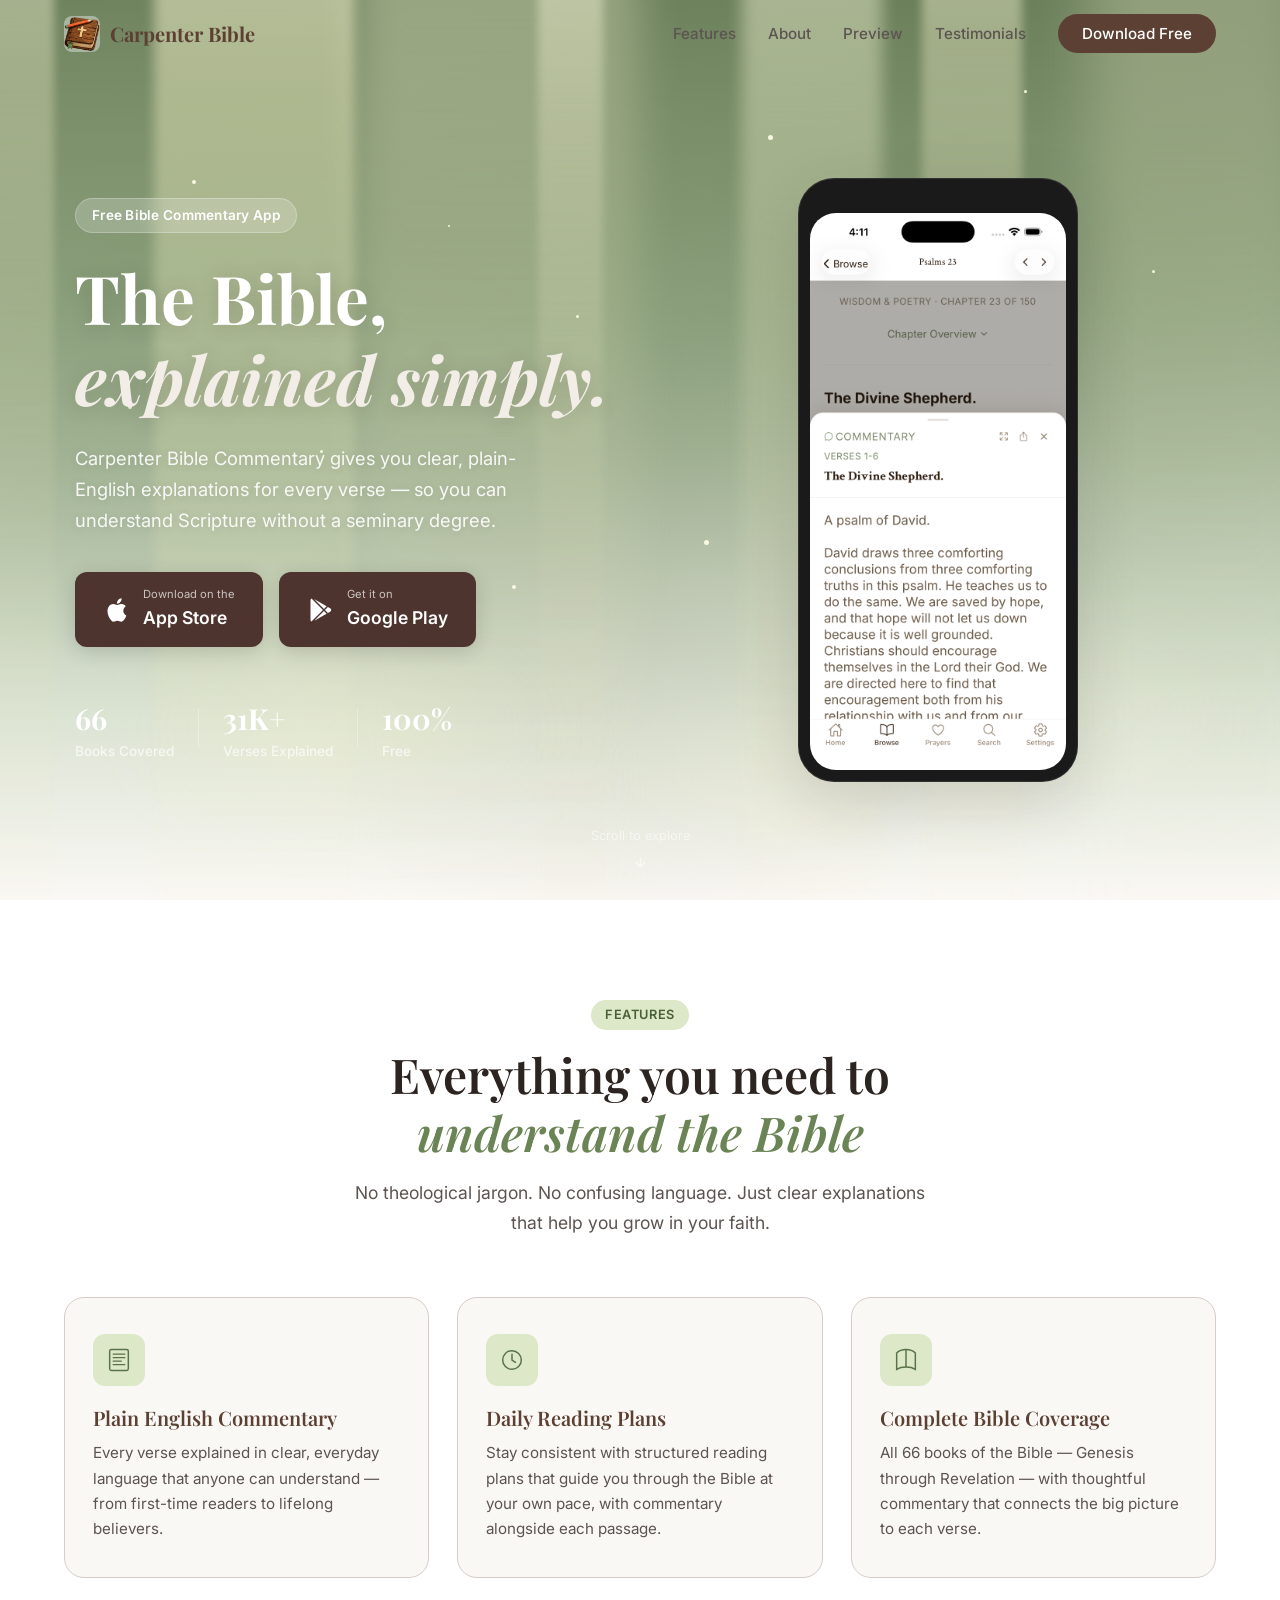
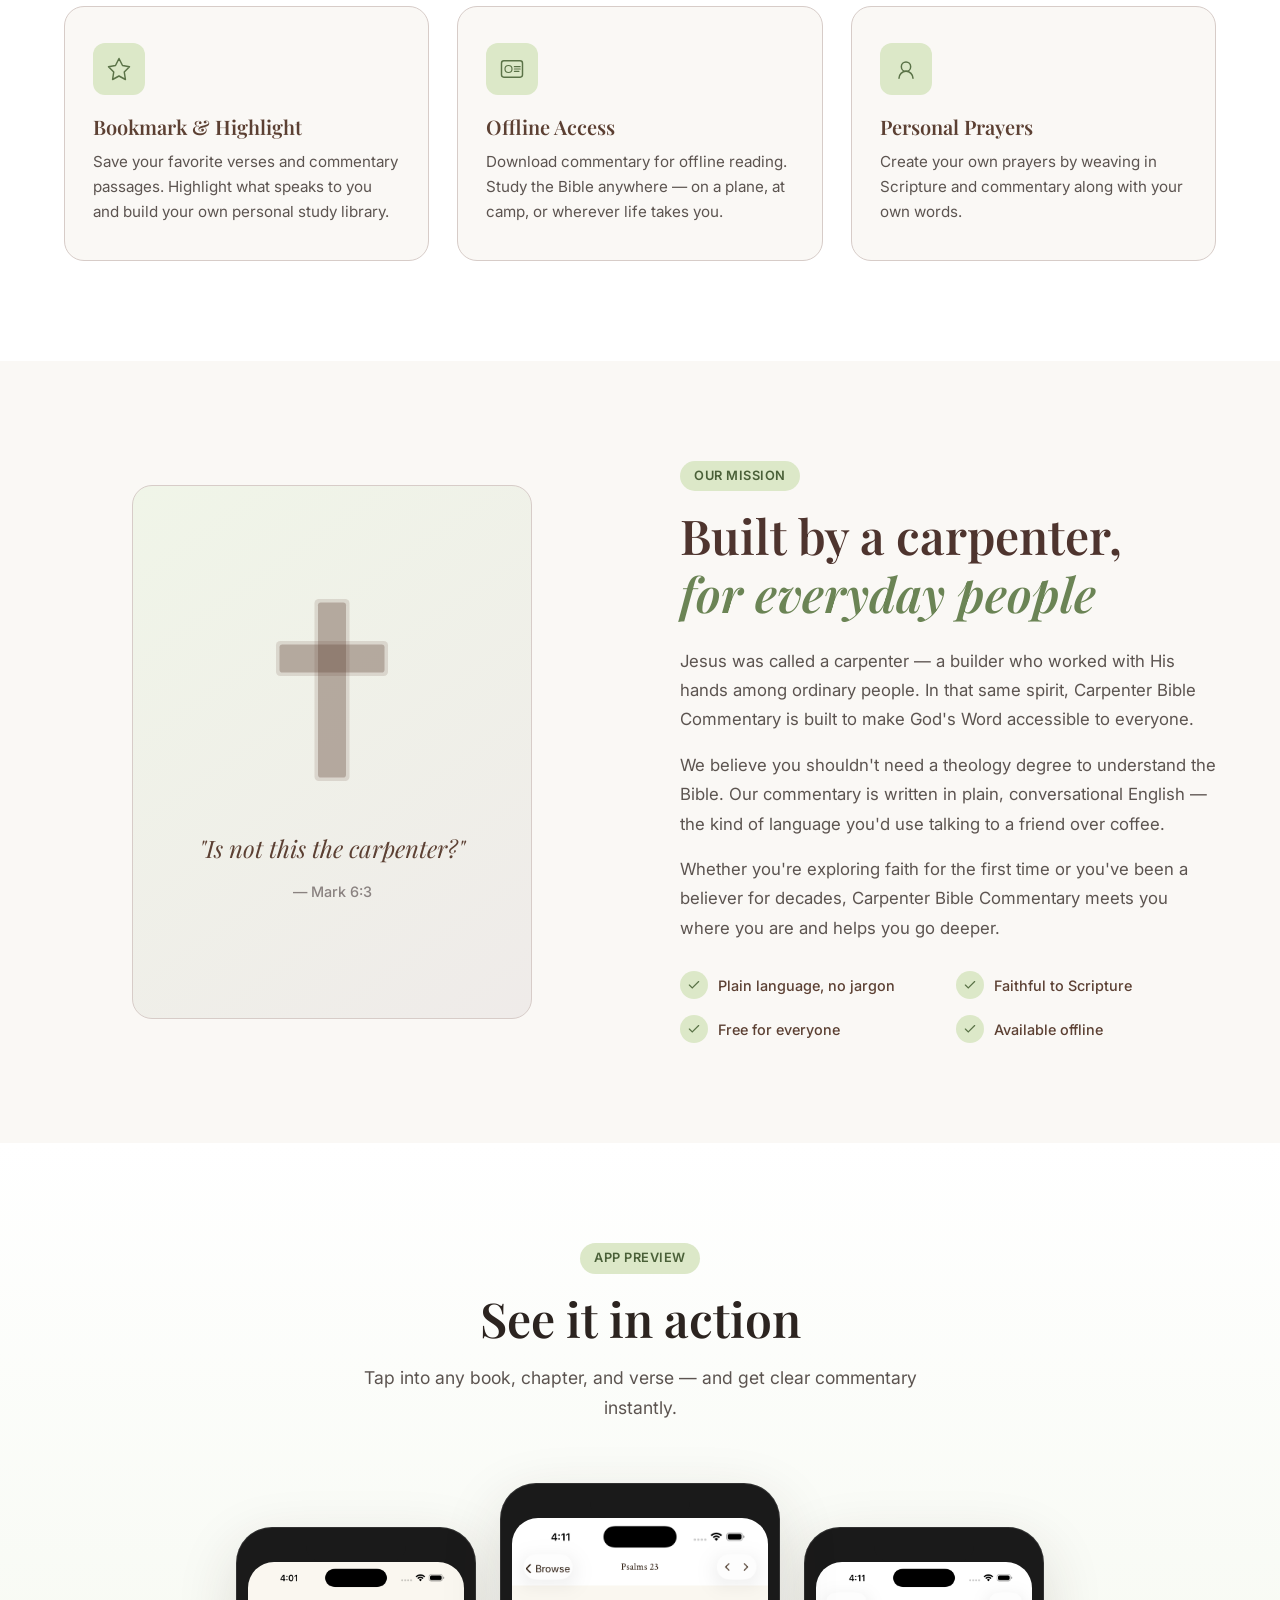
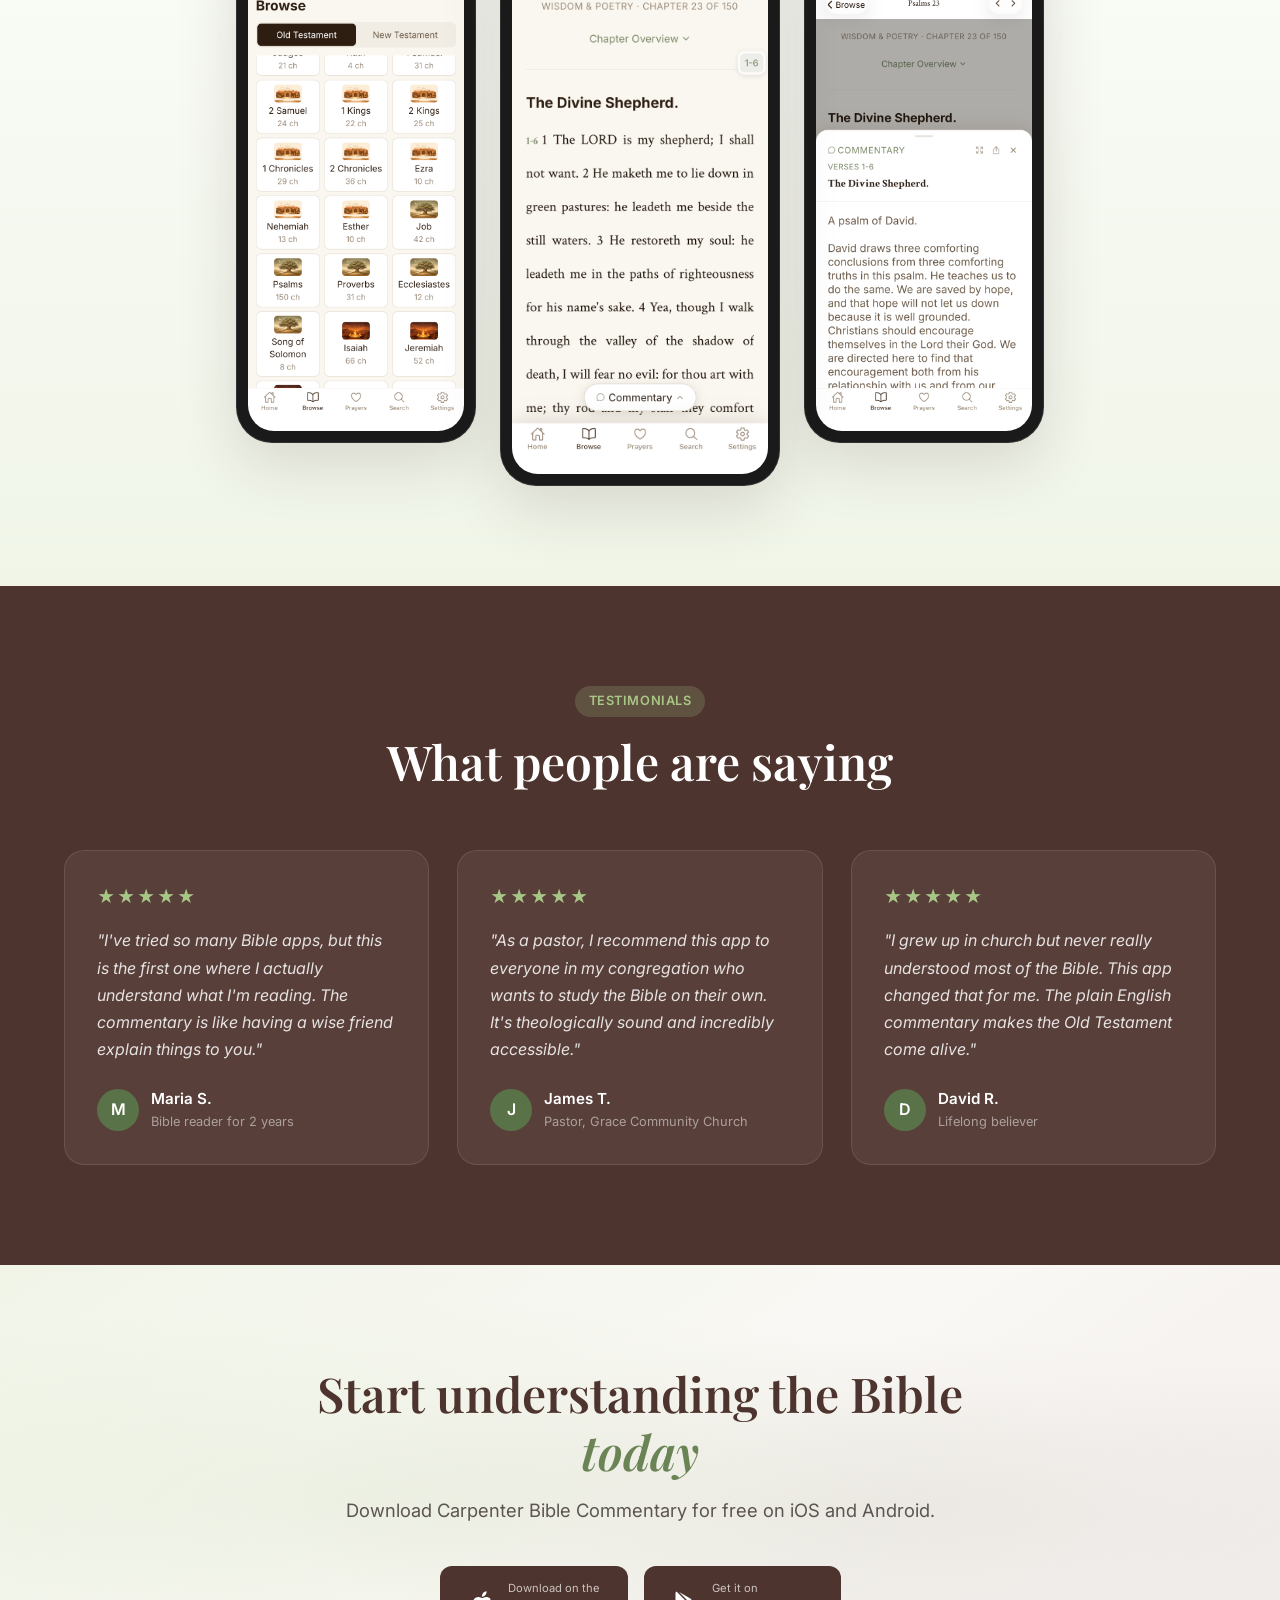
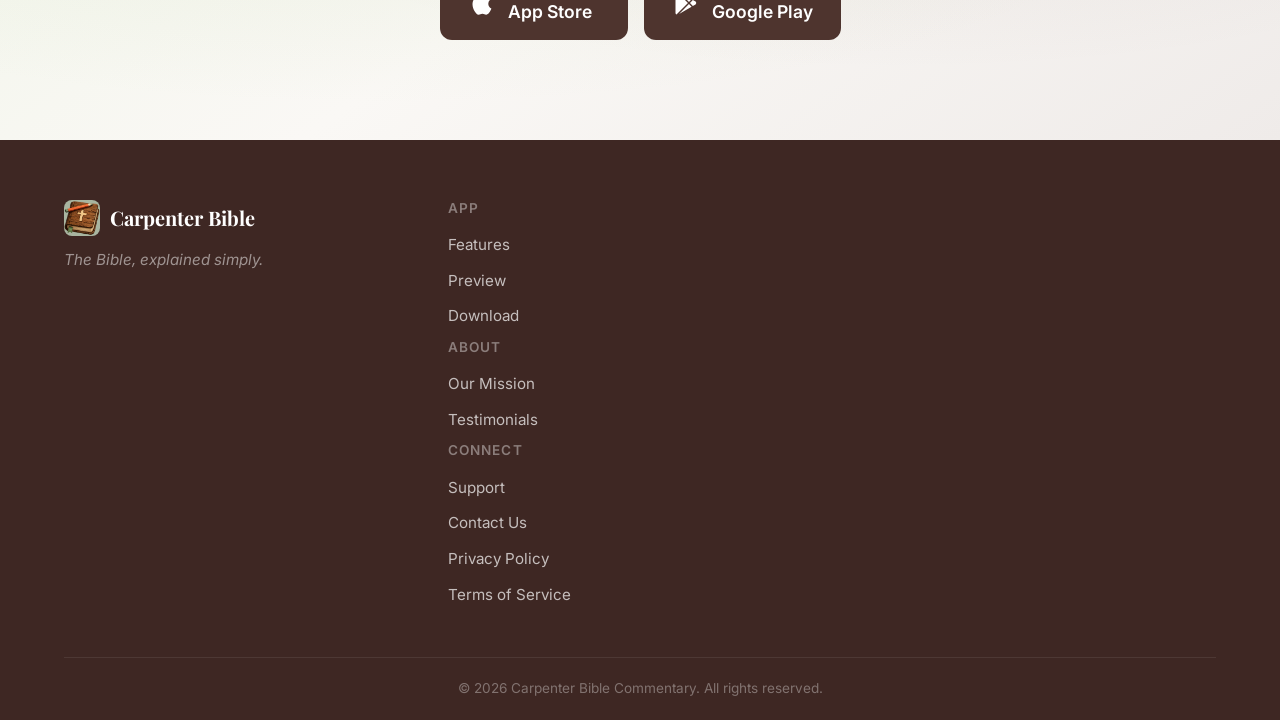
==== commit 1044dcff: "added download buttons to hero section, updated links to AppStore and GooglePlay" ====
--- a/index.html
+++ b/index.html
@@ -74,11 +74,24 @@
                 <h1>The Bible,<br><em>explained simply.</em></h1>
                 <p class="hero-subtitle">Carpenter Bible Commentary gives you clear, plain-English explanations for every verse — so you can understand Scripture without a seminary degree.</p>
                 <div class="hero-actions">
-                    <a href="#download" class="btn btn-primary">
-                        <svg width="20" height="20" viewBox="0 0 24 24" fill="none" stroke="currentColor" stroke-width="2" stroke-linecap="round" stroke-linejoin="round"><path d="M21 15v4a2 2 0 0 1-2 2H5a2 2 0 0 1-2-2v-4"/><polyline points="7 10 12 15 17 10"/><line x1="12" y1="15" x2="12" y2="3"/></svg>
-                        Download Free
+                    <a href="https://apps.apple.com/us/app/carpenter-bible-commentary/id6759418441" class="store-badge hero-store-badge" aria-label="Download on the App Store">
+                        <svg width="28" height="28" viewBox="0 0 24 24" fill="currentColor">
+                            <path d="M18.71 19.5c-.83 1.24-1.71 2.45-3.05 2.47-1.34.03-1.77-.79-3.29-.79-1.53 0-2 .77-3.27.82-1.31.05-2.3-1.32-3.14-2.53C4.25 17 2.94 12.45 4.7 9.39c.87-1.52 2.43-2.48 4.12-2.51 1.28-.02 2.5.87 3.29.87.78 0 2.26-1.07 3.8-.91.65.03 2.47.26 3.64 1.98-.09.06-2.17 1.28-2.15 3.81.03 3.02 2.65 4.03 2.68 4.04-.03.07-.42 1.44-1.38 2.83M13 3.5c.73-.83 1.94-1.46 2.94-1.5.13 1.17-.34 2.35-1.04 3.19-.69.85-1.83 1.51-2.95 1.42-.15-1.15.41-2.35 1.05-3.11z"/>
+                        </svg>
+                        <div>
+                            <span class="store-badge-sub">Download on the</span>
+                            <span class="store-badge-main">App Store</span>
+                        </div>
                     </a>
-                    <a href="#features" class="btn btn-secondary">Learn More</a>
+                    <a href="https://play.google.com/store/apps/details?id=com.carpenter.bible" class="store-badge hero-store-badge" aria-label="Get it on Google Play">
+                        <svg width="28" height="28" viewBox="0 0 24 24" fill="currentColor">
+                            <path d="M3 20.5V3.5C3 2.91 3.34 2.39 3.84 2.15L13.69 12L3.84 21.85C3.34 21.61 3 21.09 3 20.5ZM16.81 15.12L6.05 21.34L14.54 12.85L16.81 15.12ZM20.16 10.81C20.5 11.08 20.75 11.5 20.75 12C20.75 12.5 20.5 12.92 20.16 13.19L17.89 14.5L15.39 12L17.89 9.5L20.16 10.81ZM6.05 2.66L16.81 8.88L14.54 11.15L6.05 2.66Z"/>
+                        </svg>
+                        <div>
+                            <span class="store-badge-sub">Get it on</span>
+                            <span class="store-badge-main">Google Play</span>
+                        </div>
+                    </a>
                 </div>
                 <div class="hero-stats">
                     <div class="stat">
@@ -335,7 +348,7 @@
             <h2>Start understanding the Bible<br><em>today</em></h2>
             <p>Download Carpenter Bible Commentary for free on iOS and Android.</p>
             <div class="download-buttons">
-                <a href="#" class="store-badge" aria-label="Download on the App Store">
+                <a href="https://apps.apple.com/us/app/carpenter-bible-commentary/id6759418441" class="store-badge" aria-label="Download on the App Store">
                     <svg width="28" height="28" viewBox="0 0 24 24" fill="currentColor">
                         <path d="M18.71 19.5c-.83 1.24-1.71 2.45-3.05 2.47-1.34.03-1.77-.79-3.29-.79-1.53 0-2 .77-3.27.82-1.31.05-2.3-1.32-3.14-2.53C4.25 17 2.94 12.45 4.7 9.39c.87-1.52 2.43-2.48 4.12-2.51 1.28-.02 2.5.87 3.29.87.78 0 2.26-1.07 3.8-.91.65.03 2.47.26 3.64 1.98-.09.06-2.17 1.28-2.15 3.81.03 3.02 2.65 4.03 2.68 4.04-.03.07-.42 1.44-1.38 2.83M13 3.5c.73-.83 1.94-1.46 2.94-1.5.13 1.17-.34 2.35-1.04 3.19-.69.85-1.83 1.51-2.95 1.42-.15-1.15.41-2.35 1.05-3.11z"/>
                     </svg>
@@ -344,9 +357,9 @@
                         <span class="store-badge-main">App Store</span>
                     </div>
                 </a>
-                <a href="#" class="store-badge" aria-label="Get it on Google Play">
+                <a href="https://play.google.com/store/apps/details?id=com.carpenter.bible" class="store-badge" aria-label="Get it on Google Play">
                     <svg width="28" height="28" viewBox="0 0 24 24" fill="currentColor">
-                        <path d="M3.18 23.73c-.37-.2-.68-.57-.82-1.04L13.2 12 2.36 1.31C2.52.87 2.82.5 3.18.3l.04-.02c.42-.23.96-.23 1.44.02l13.24 7.65-3.4 3.4L3.22 23.73h-.04zM14.5 12l3.4-3.4 2.57 1.49c.97.56.97 1.29 0 1.85l-2.57 1.49L14.5 12zm-1.3 1.35l-9.84 9.84 12.65-7.31-2.81-2.53zM3.36 1.16l9.84 9.84 2.81-2.53L3.36 1.16z"/>
+                        <path d="M3 20.5V3.5C3 2.91 3.34 2.39 3.84 2.15L13.69 12L3.84 21.85C3.34 21.61 3 21.09 3 20.5ZM16.81 15.12L6.05 21.34L14.54 12.85L16.81 15.12ZM20.16 10.81C20.5 11.08 20.75 11.5 20.75 12C20.75 12.5 20.5 12.92 20.16 13.19L17.89 14.5L15.39 12L17.89 9.5L20.16 10.81ZM6.05 2.66L16.81 8.88L14.54 11.15L6.05 2.66Z"/>
                     </svg>
                     <div>
                         <span class="store-badge-sub">Get it on</span>
@@ -388,8 +401,8 @@
                     <ul>
                         <li><a href="support/">Support</a></li>
                         <li><a href="mailto:james@carpenterbible.com">Contact Us</a></li>
-                        <li><a href="policy/">Privacy Policy</a></li>
-                        <li><a href="#">Terms of Service</a></li>
+                        <li><a href="privacy/">Privacy Policy</a></li>
+                        <li><a href="terms/">Terms of Service</a></li>
                     </ul>
                 </div>
             </div>
--- a/styles.css
+++ b/styles.css
@@ -788,26 +788,16 @@
     margin-bottom: 48px;
 }
 
-.hero-actions .btn-primary {
+.hero-store-badge {
     background: white;
     color: var(--brown-800);
     box-shadow: 0 4px 20px rgba(0, 0, 0, 0.15);
 }
 
-.hero-actions .btn-primary:hover {
+.hero-store-badge:hover {
     background: var(--cream);
+    color: var(--brown-800);
     box-shadow: 0 6px 28px rgba(0, 0, 0, 0.2);
-}
-
-.hero-actions .btn-secondary {
-    color: white;
-    border-color: rgba(255, 255, 255, 0.4);
-    background: rgba(255, 255, 255, 0.08);
-}
-
-.hero-actions .btn-secondary:hover {
-    border-color: white;
-    background: rgba(255, 255, 255, 0.15);
 }
 
 .hero-stats {
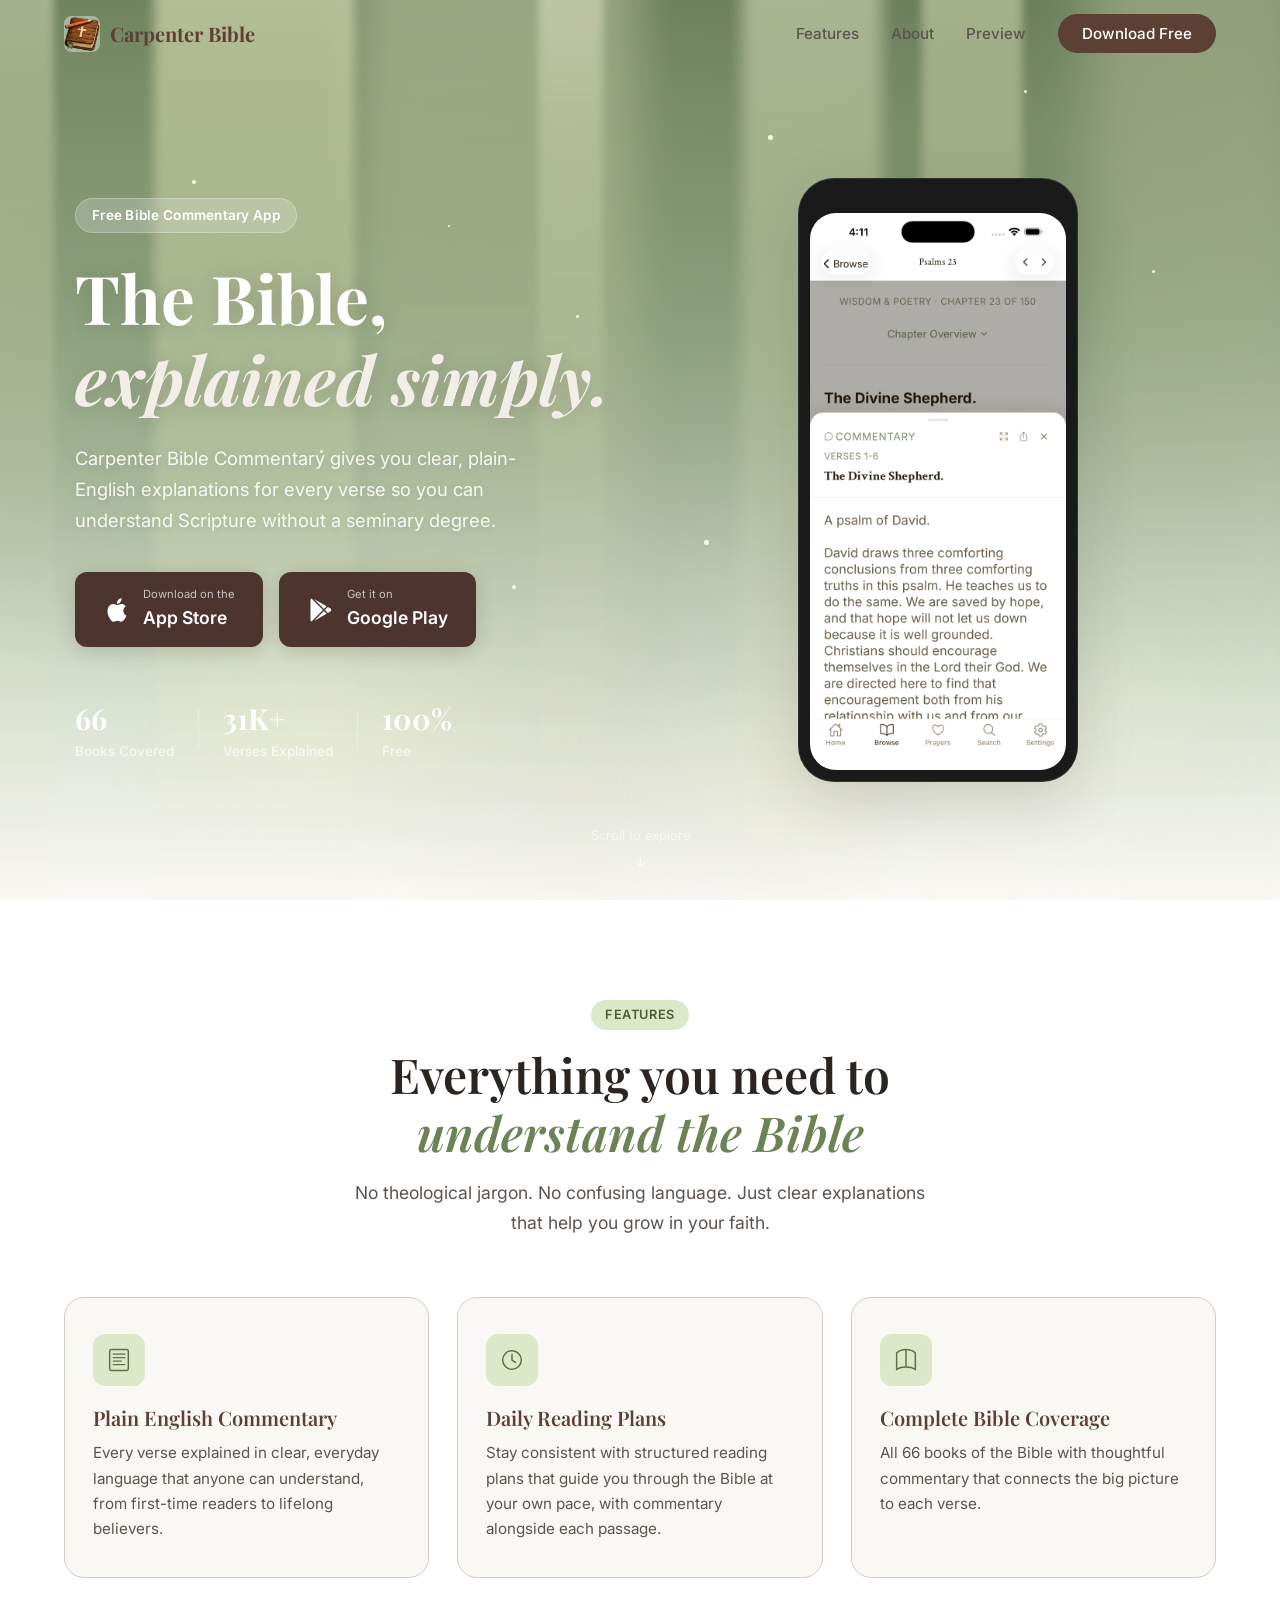
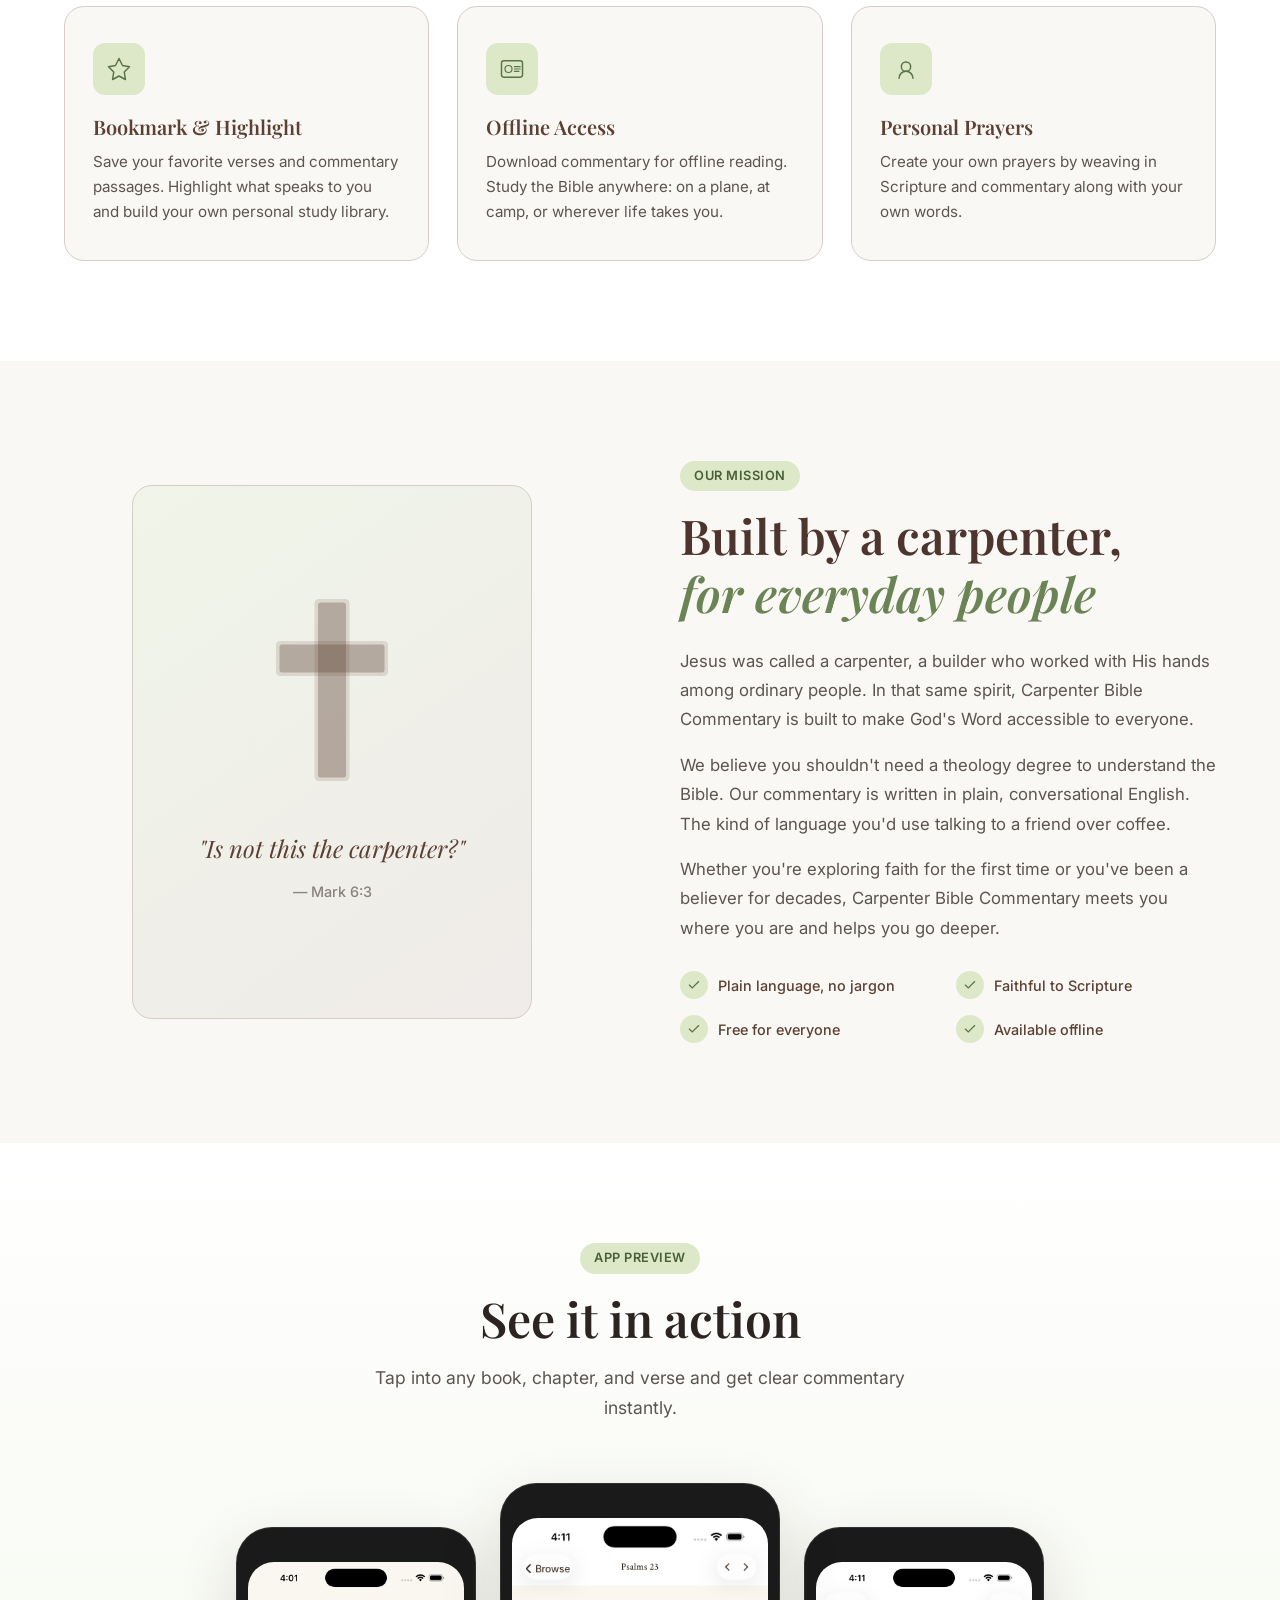
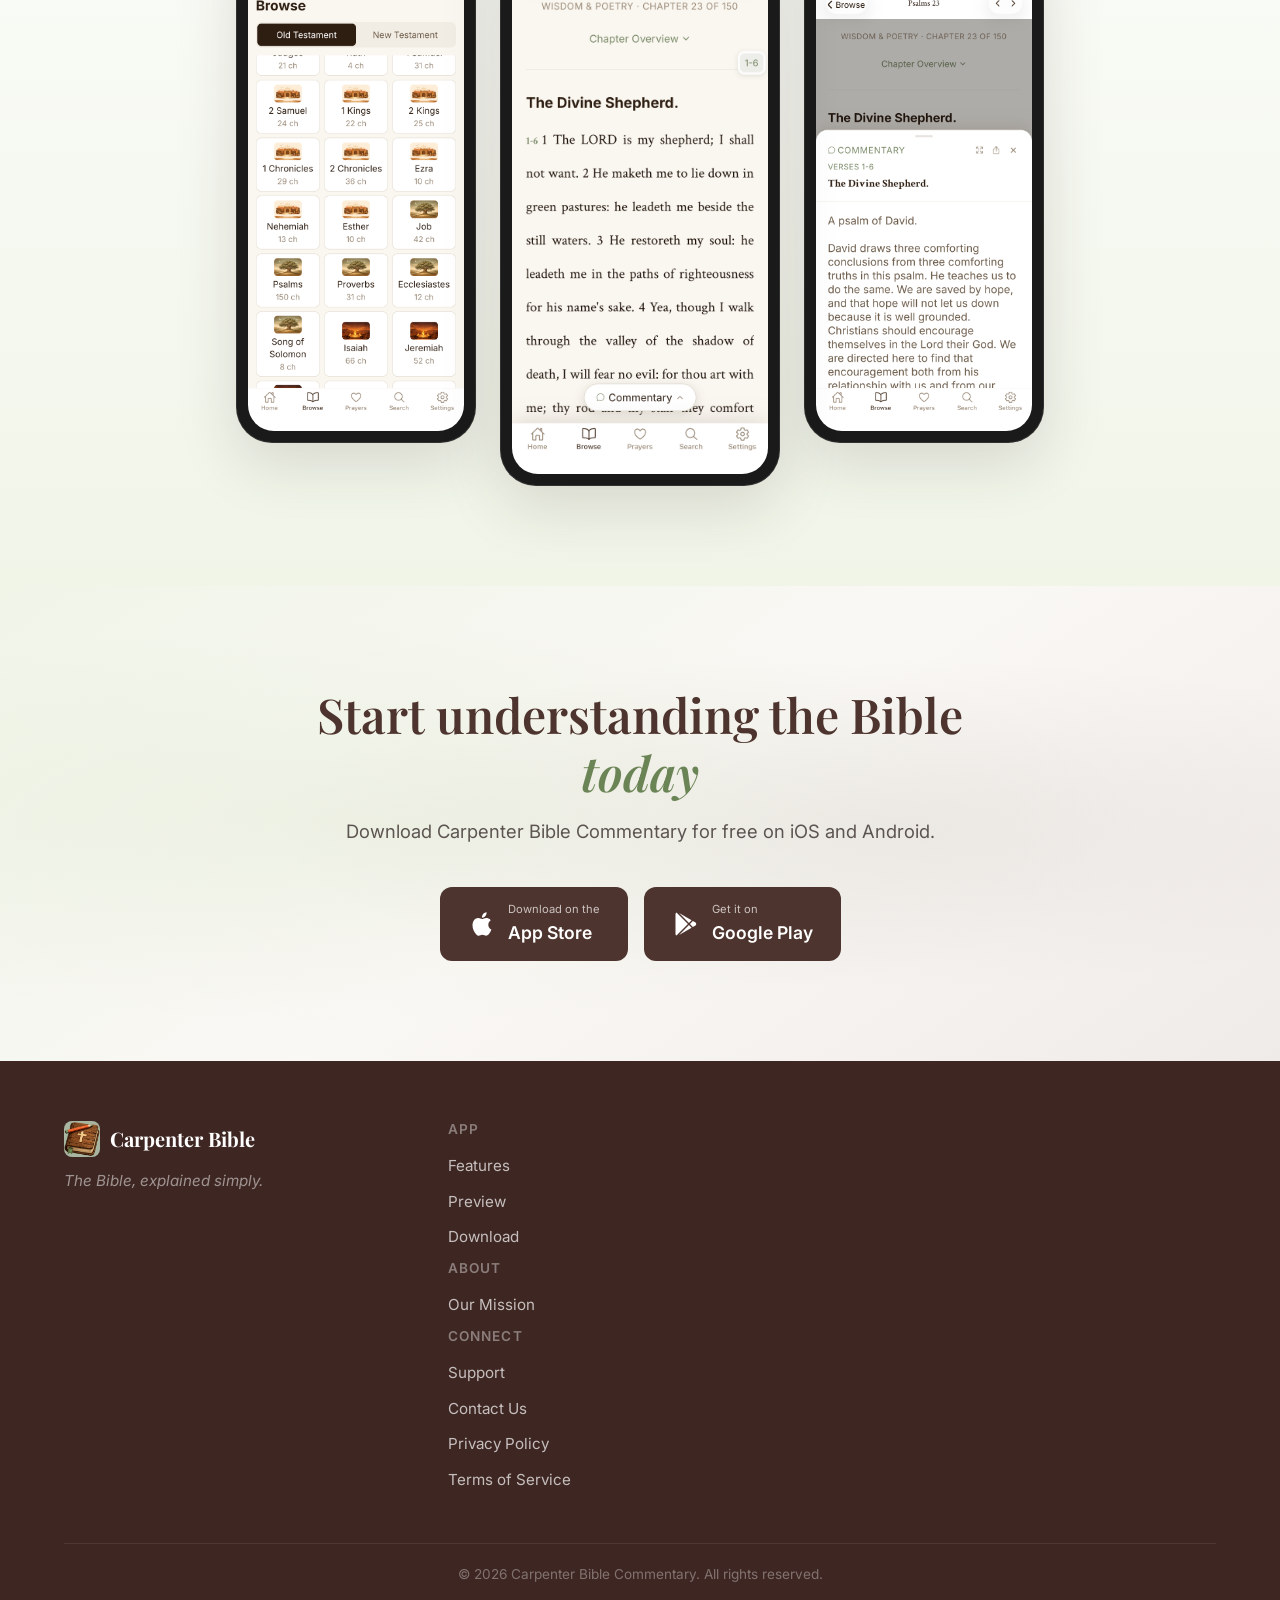
==== commit 7b8b7db0: "updated copy and commmented out testimonials" ====
--- a/index.html
+++ b/index.html
@@ -3,7 +3,7 @@
 <head>
     <meta charset="UTF-8">
     <meta name="viewport" content="width=device-width, initial-scale=1.0">
-    <title>Carpenter Bible Commentary — The Bible in Plain English</title>
+    <title>Carpenter Bible Commentary | The Bible in Plain English</title>
     <meta name="description" content="Carpenter Bible Commentary makes the Bible accessible to everyone with verse-by-verse commentary written in plain, everyday English. Available on iOS and Android.">
     <link rel="preconnect" href="https://fonts.googleapis.com">
     <link rel="preconnect" href="https://fonts.gstatic.com" crossorigin>
@@ -29,7 +29,7 @@
                 <li><a href="#features">Features</a></li>
                 <li><a href="#about">About</a></li>
                 <li><a href="#preview">Preview</a></li>
-                <li><a href="#testimonials">Testimonials</a></li>
+                <!-- <li><a href="#testimonials">Testimonials</a></li> -->
                 <li><a href="#download" class="nav-cta">Download Free</a></li>
             </ul>
         </div>
@@ -72,7 +72,7 @@
             <div class="hero-content">
                 <div class="hero-badge">Free Bible Commentary App</div>
                 <h1>The Bible,<br><em>explained simply.</em></h1>
-                <p class="hero-subtitle">Carpenter Bible Commentary gives you clear, plain-English explanations for every verse — so you can understand Scripture without a seminary degree.</p>
+                <p class="hero-subtitle">Carpenter Bible Commentary gives you clear, plain-English explanations for every verse so you can understand Scripture without a seminary degree.</p>
                 <div class="hero-actions">
                     <a href="https://apps.apple.com/us/app/carpenter-bible-commentary/id6759418441" class="store-badge hero-store-badge" aria-label="Download on the App Store">
                         <svg width="28" height="28" viewBox="0 0 24 24" fill="currentColor">
@@ -148,7 +148,7 @@
                         </svg>
                     </div>
                     <h3>Plain English Commentary</h3>
-                    <p>Every verse explained in clear, everyday language that anyone can understand — from first-time readers to lifelong believers.</p>
+                    <p>Every verse explained in clear, everyday language that anyone can understand, from first-time readers to lifelong believers.</p>
                 </div>
                 <div class="feature-card">
                     <div class="feature-icon">
@@ -168,7 +168,7 @@
                         </svg>
                     </div>
                     <h3>Complete Bible Coverage</h3>
-                    <p>All 66 books of the Bible — Genesis through Revelation — with thoughtful commentary that connects the big picture to each verse.</p>
+                    <p>All 66 books of the Bible with thoughtful commentary that connects the big picture to each verse.</p>
                 </div>
                 <div class="feature-card">
                     <div class="feature-icon">
@@ -188,7 +188,7 @@
                         </svg>
                     </div>
                     <h3>Offline Access</h3>
-                    <p>Download commentary for offline reading. Study the Bible anywhere — on a plane, at camp, or wherever life takes you.</p>
+                    <p>Download commentary for offline reading. Study the Bible anywhere: on a plane, at camp, or wherever life takes you.</p>
                 </div>
                 <div class="feature-card">
                     <div class="feature-icon">
@@ -226,8 +226,8 @@
             <div class="about-content">
                 <span class="section-tag">Our Mission</span>
                 <h2>Built by a carpenter,<br><em>for everyday people</em></h2>
-                <p>Jesus was called a carpenter — a builder who worked with His hands among ordinary people. In that same spirit, Carpenter Bible Commentary is built to make God's Word accessible to everyone.</p>
-                <p>We believe you shouldn't need a theology degree to understand the Bible. Our commentary is written in plain, conversational English — the kind of language you'd use talking to a friend over coffee.</p>
+                <p>Jesus was called a carpenter, a builder who worked with His hands among ordinary people. In that same spirit, Carpenter Bible Commentary is built to make God's Word accessible to everyone.</p>
+                <p>We believe you shouldn't need a theology degree to understand the Bible. Our commentary is written in plain, conversational English. The kind of language you'd use talking to a friend over coffee.</p>
                 <p>Whether you're exploring faith for the first time or you've been a believer for decades, Carpenter Bible Commentary meets you where you are and helps you go deeper.</p>
                 <div class="about-values">
                     <div class="value">
@@ -265,7 +265,7 @@
             <div class="section-header">
                 <span class="section-tag">App Preview</span>
                 <h2>See it in action</h2>
-                <p>Tap into any book, chapter, and verse — and get clear commentary instantly.</p>
+                <p>Tap into any book, chapter, and verse and get clear commentary instantly.</p>
             </div>
             <div class="preview-phones">
                 <div class="preview-phone preview-phone-left">
@@ -296,7 +296,7 @@
         </div>
     </section>
 
-    <!-- Testimonials Section -->
+    <!-- Testimonials Section (commented out until real testimonials are available)
     <section class="testimonials" id="testimonials">
         <div class="container">
             <div class="section-header">
@@ -340,6 +340,7 @@
             </div>
         </div>
     </section>
+    -->
 
     <!-- Download / CTA Section -->
     <section class="download" id="download">
@@ -393,7 +394,7 @@
                     <h4>About</h4>
                     <ul>
                         <li><a href="#about">Our Mission</a></li>
-                        <li><a href="#testimonials">Testimonials</a></li>
+                        <!-- <li><a href="#testimonials">Testimonials</a></li> -->
                     </ul>
                 </div>
                 <div class="footer-col">
